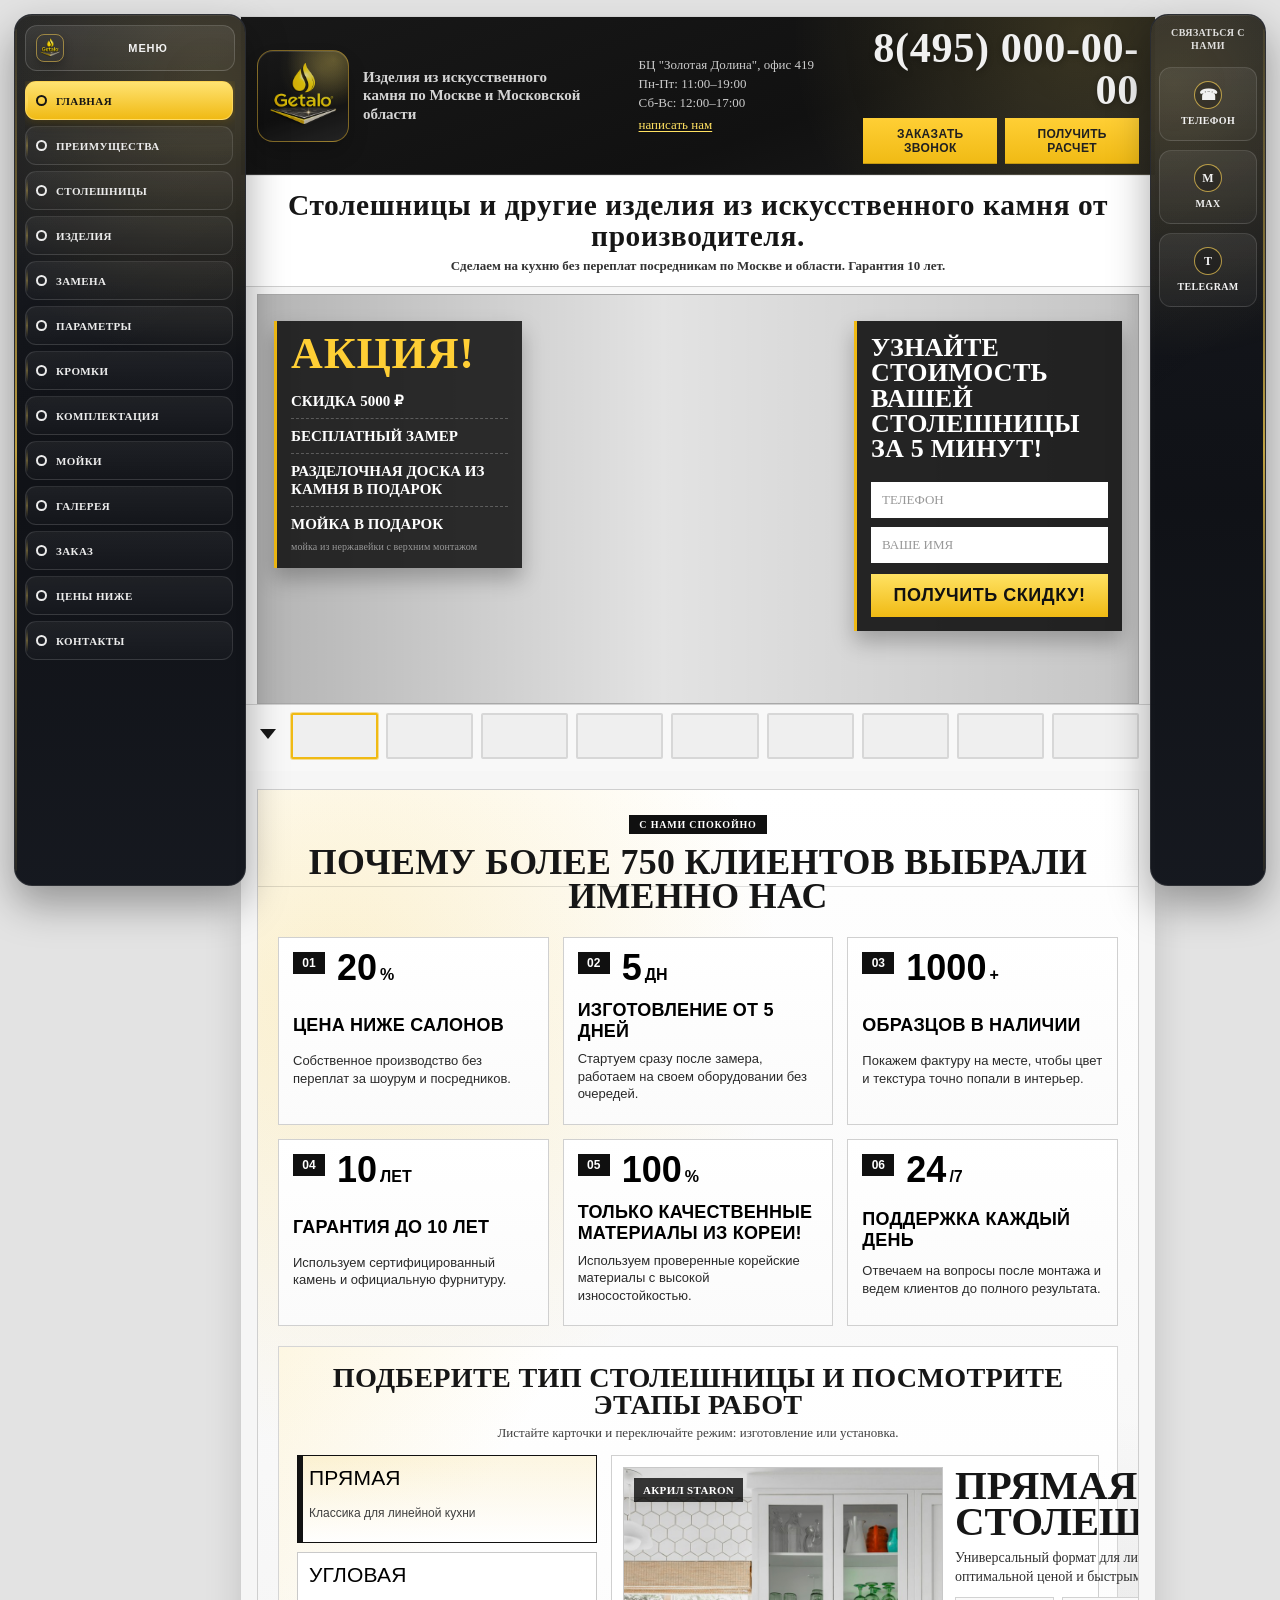
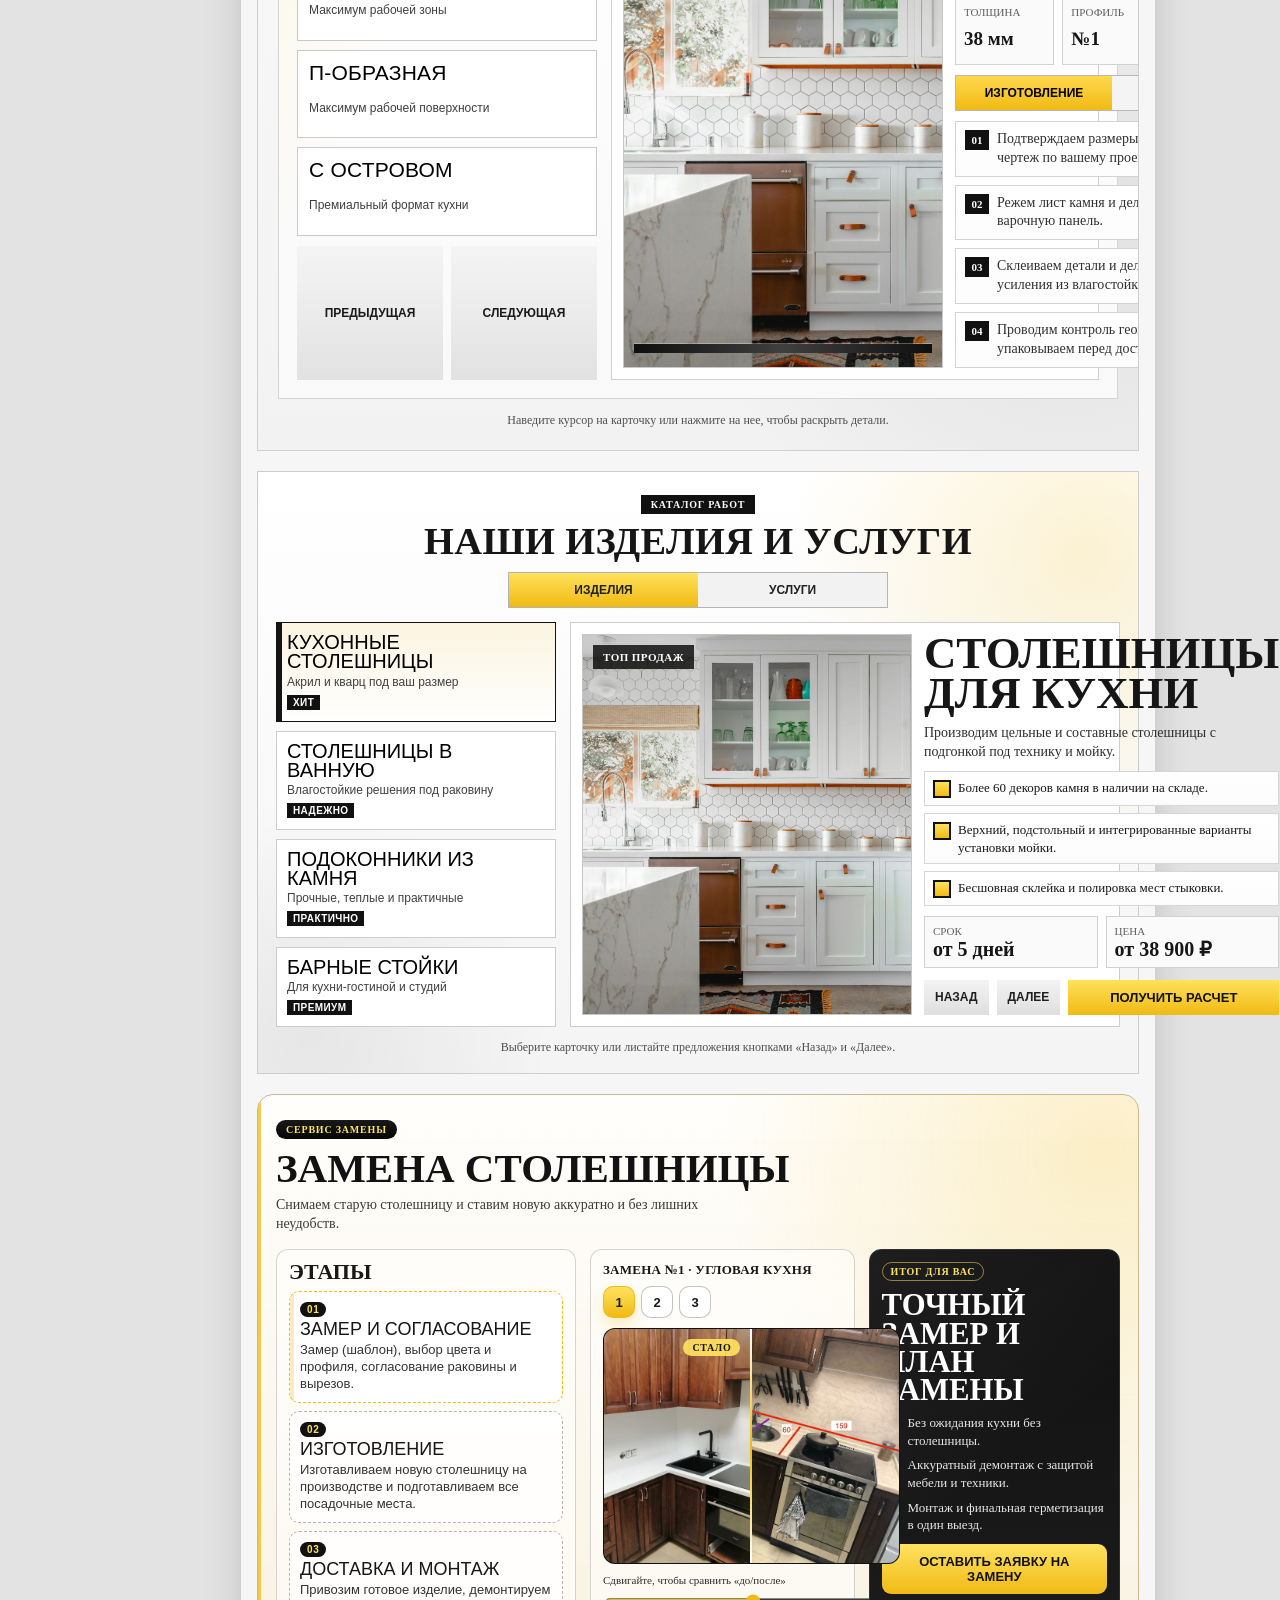
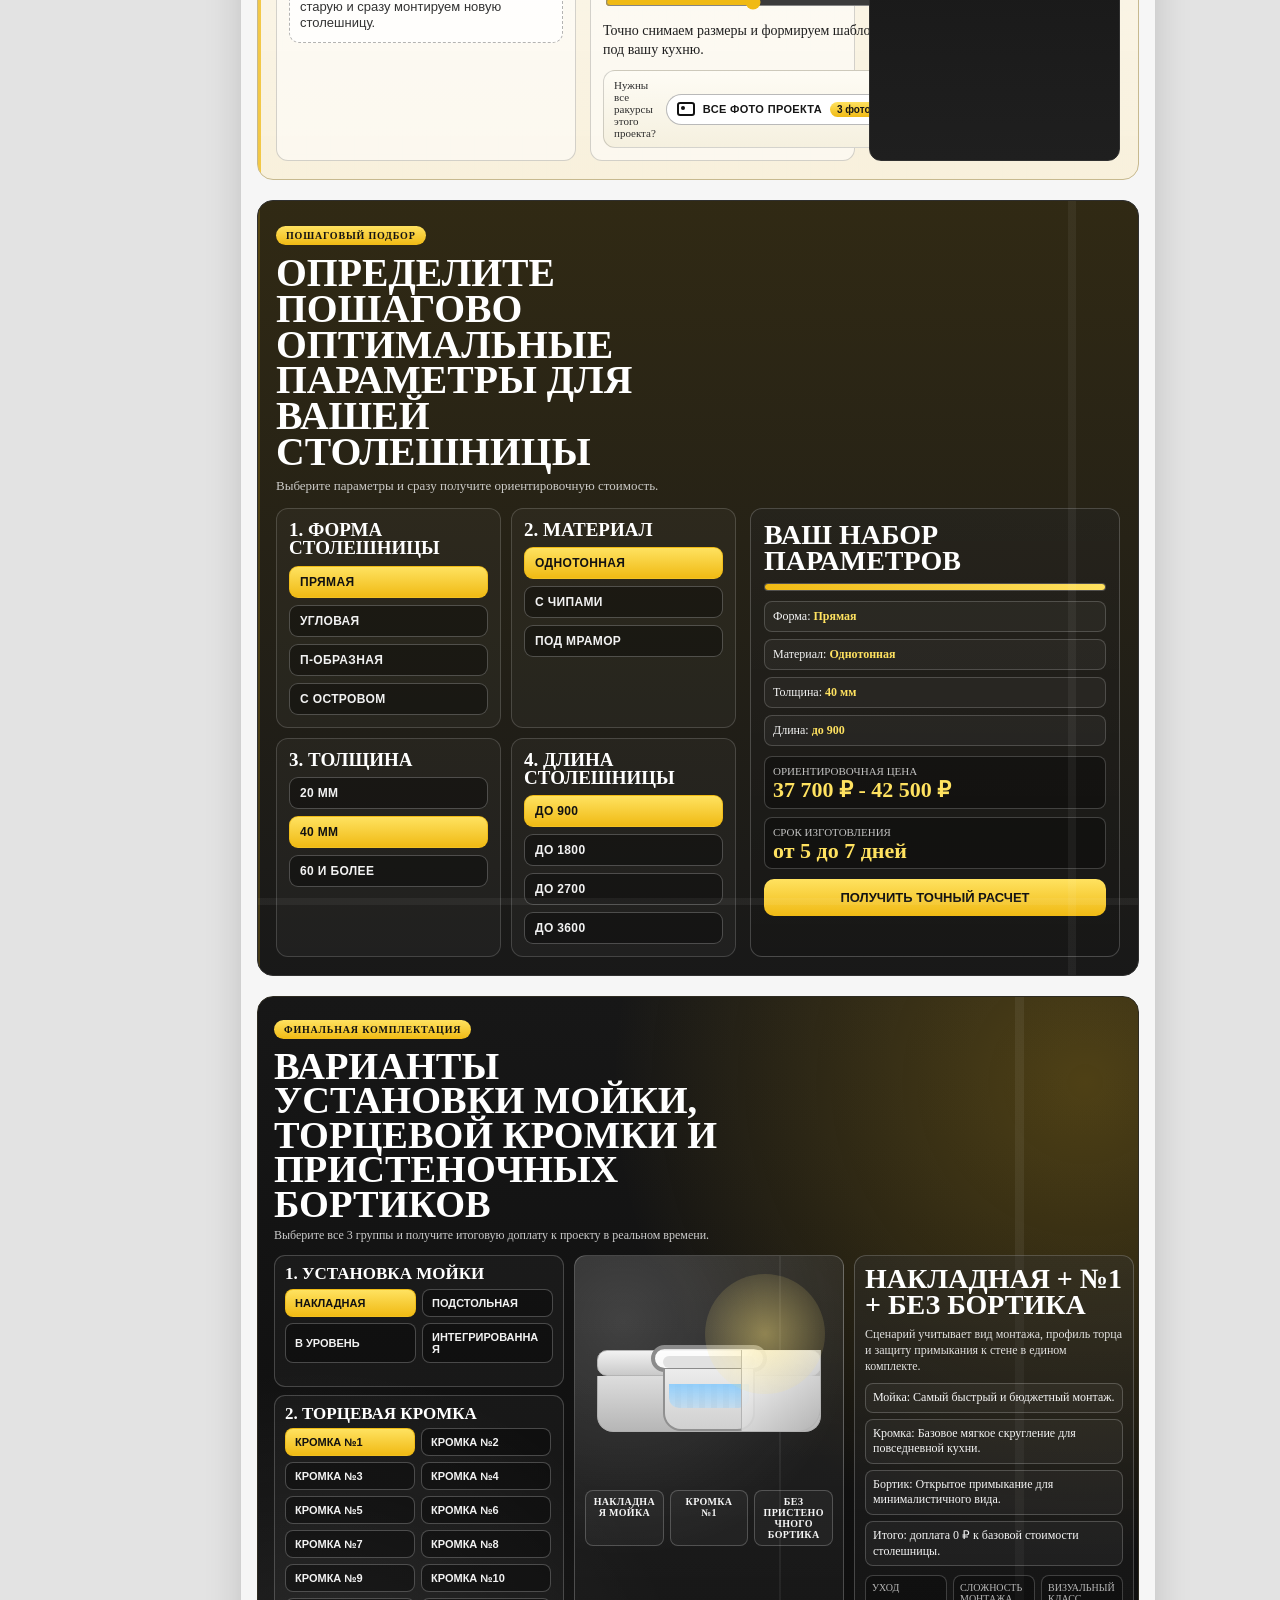
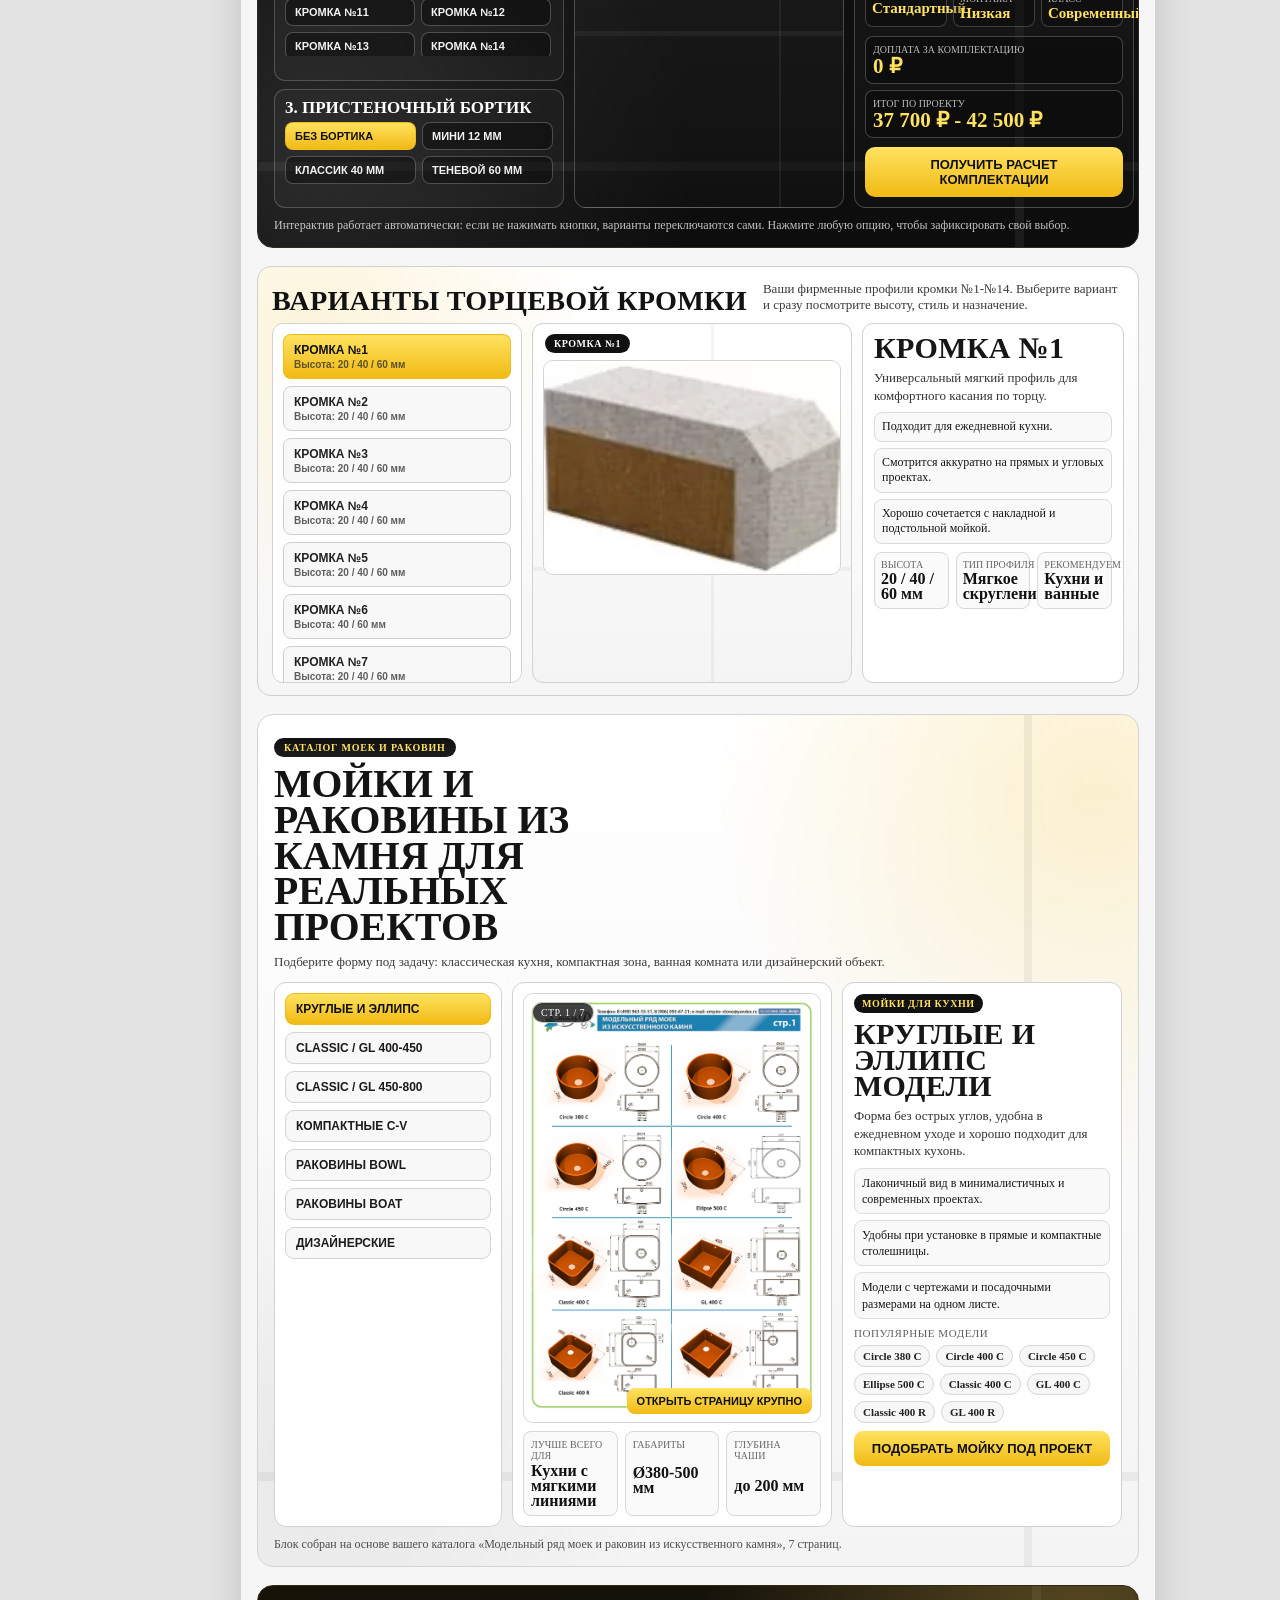
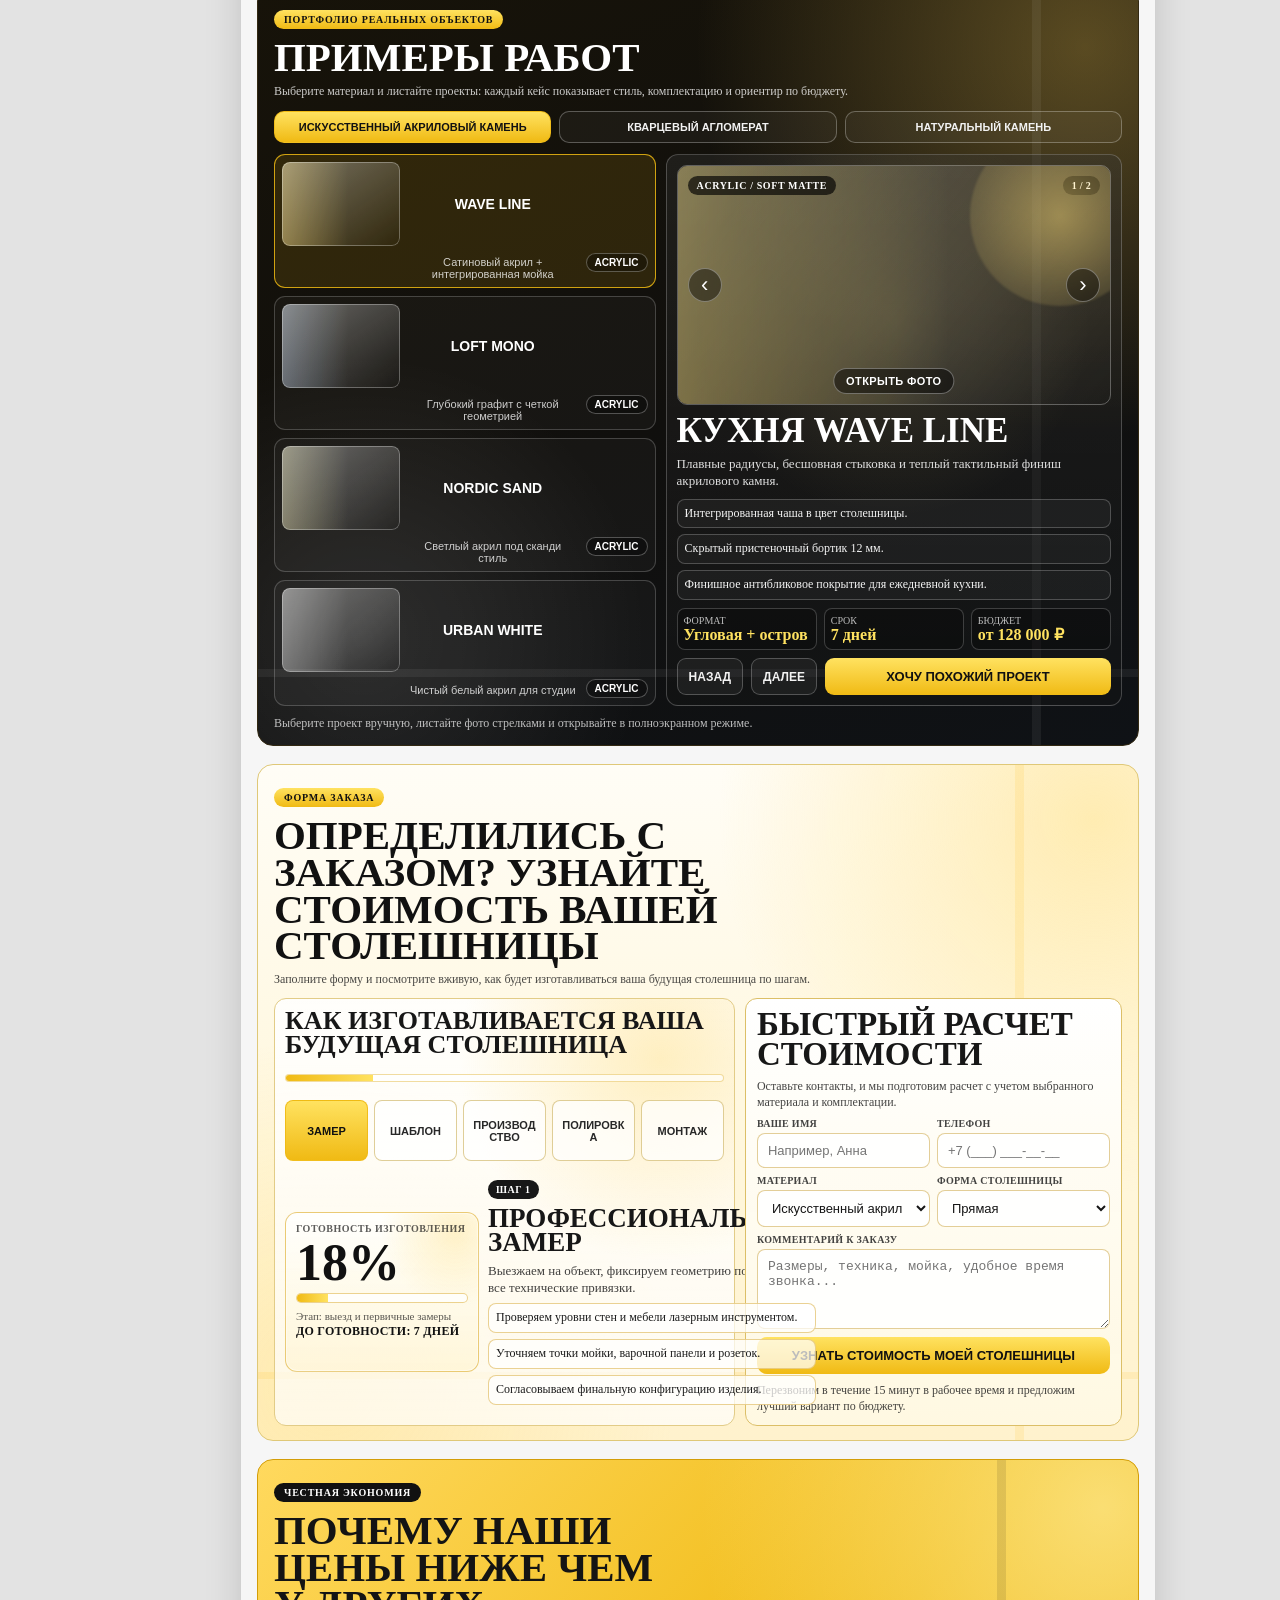
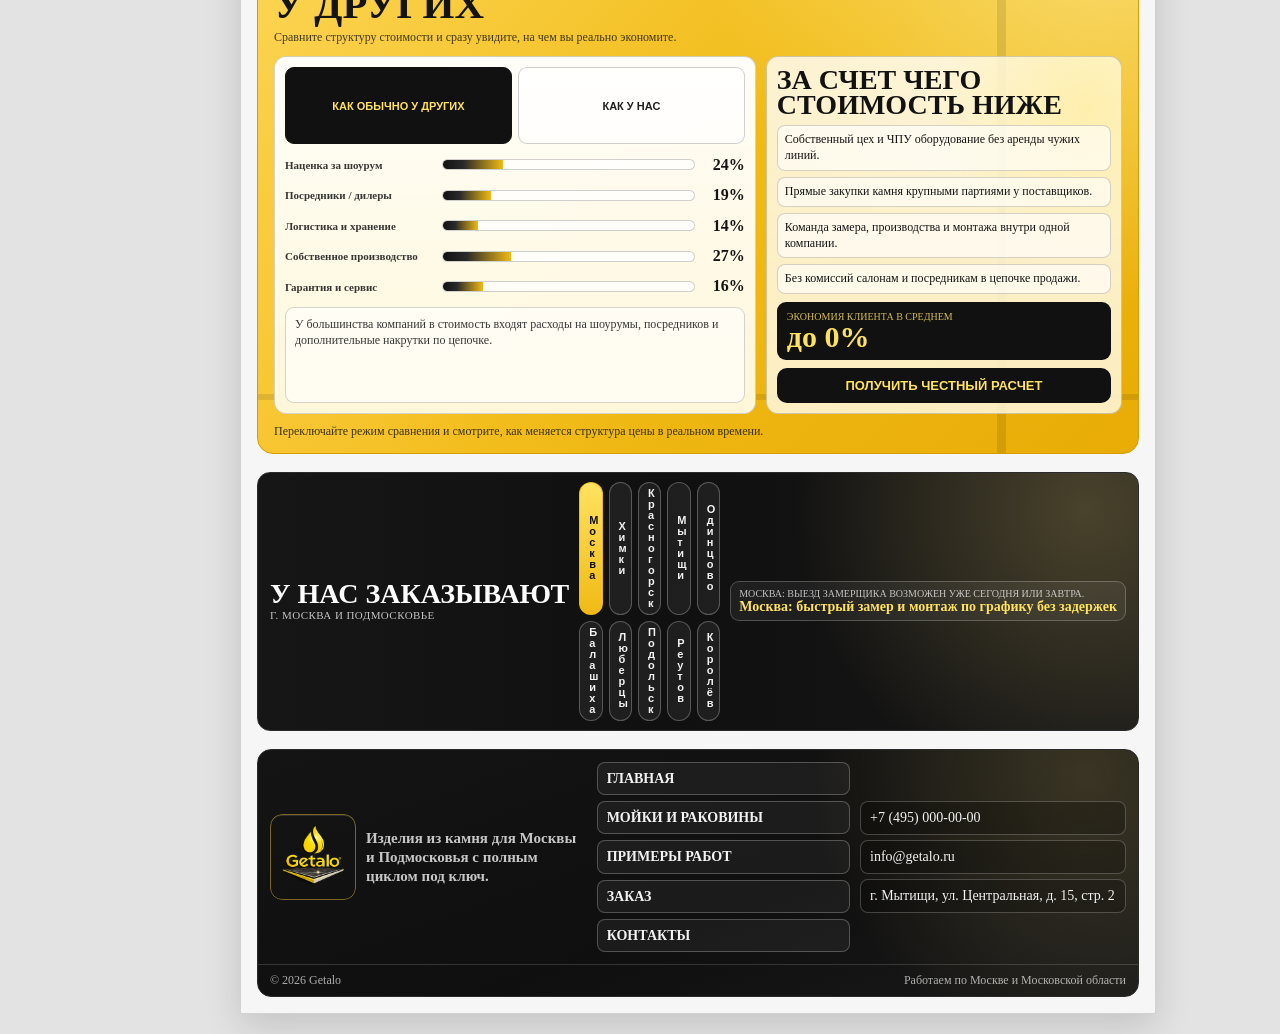
==== index.html @ 294ad639 "Initial commit" ====
<!DOCTYPE html>
<html lang="ru">
  <head>
    <meta charset="UTF-8" />
    <meta name="viewport" content="width=device-width, initial-scale=1.0" />
    <title>Getalo</title>
    <link rel="stylesheet" href="./styles/menu.css" />
    <link rel="stylesheet" href="./styles/forms.css" />
    <link rel="stylesheet" href="./styles.css" />
  </head>
  <body>
    <nav class="left-rail is-expanded" aria-label="Основное меню">
      <button
        class="left-rail__toggle"
        type="button"
        aria-expanded="true"
        aria-controls="left-rail-menu"
        aria-label="Меню разделов"
        disabled
      >
        <span class="left-rail__toggle-logo" aria-hidden="true">
          <img src="./getalo-logo.png" alt="" />
        </span>
        <span class="left-rail__toggle-text">Меню</span>
        <span class="left-rail__toggle-close" aria-hidden="true">×</span>
      </button>

      <div class="left-rail__menu" id="left-rail-menu">
        <a href="#top" class="rail-item">
          <span class="rail-icon"></span>
          <span>Главная</span>
        </a>
        <a href="#advantages" class="rail-item">
          <span class="rail-icon"></span>
          <span>Преимущества</span>
        </a>
        <a href="#countertop-lab" class="rail-item">
          <span class="rail-icon"></span>
          <span>Столешницы</span>
        </a>
        <a href="#products-services" class="rail-item">
          <span class="rail-icon"></span>
          <span>Изделия</span>
        </a>
        <a href="#promo-block" class="rail-item">
          <span class="rail-icon"></span>
          <span>Замена</span>
        </a>
        <a href="#params-builder" class="rail-item">
          <span class="rail-icon"></span>
          <span>Параметры</span>
        </a>
        <a href="#edge-profiles" class="rail-item">
          <span class="rail-icon"></span>
          <span>Кромки</span>
        </a>
        <a href="#finish-calculator" class="rail-item">
          <span class="rail-icon"></span>
          <span>Комплектация</span>
        </a>
        <a href="#sinks-catalog" class="rail-item">
          <span class="rail-icon"></span>
          <span>Мойки</span>
        </a>
        <a href="#works-gallery" class="rail-item">
          <span class="rail-icon"></span>
          <span>Галерея</span>
        </a>
        <a href="#order-form" class="rail-item">
          <span class="rail-icon"></span>
          <span>Заказ</span>
        </a>
        <a href="#price-advantage" class="rail-item">
          <span class="rail-icon"></span>
          <span>Цены ниже</span>
        </a>
        <a href="#contacts" class="rail-item">
          <span class="rail-icon"></span>
          <span>Контакты</span>
        </a>
      </div>
    </nav>

    <aside class="right-rail" aria-label="Связаться с нами">
      <p class="right-rail__title">Связаться с нами</p>

      <a class="right-rail__item right-rail__item--phone" href="#" target="_blank" rel="noopener">
        <span class="right-rail__icon" aria-hidden="true">☎</span>
        <span class="right-rail__text">Телефон</span>
      </a>

      <a class="right-rail__item right-rail__item--max" href="#" target="_blank" rel="noopener">
        <span class="right-rail__icon" aria-hidden="true">M</span>
        <span class="right-rail__text">MAX</span>
      </a>

      <a class="right-rail__item right-rail__item--telegram" href="https://t.me/" target="_blank" rel="noopener">
        <span class="right-rail__icon" aria-hidden="true">T</span>
        <span class="right-rail__text">Telegram</span>
      </a>
    </aside>

    <main class="landing-wrap">
      <section class="screen" id="top">
        <header class="top-header">
          <div class="brand-block">
            <a class="brand-badge brand-badge--logo" href="#top" aria-label="Getalo">
              <img src="./getalo-logo.png" alt="Логотип Getalo" />
              <span class="brand-badge__glow" aria-hidden="true"></span>
            </a>
            <p>
              Изделия из искусственного камня по Москве и Московской области
            </p>
          </div>

          <div class="header-center">
            <p>БЦ "Золотая Долина", офис 419</p>
            <p>Пн-Пт: 11:00–19:00</p>
            <p>Сб-Вс: 12:00–17:00</p>
            <a href="#">написать нам</a>
          </div>

          <div class="header-right">
            <a class="phone" href="tel:+74950000000">8(495) 000-00-00</a>
            <div class="top-buttons">
              <button type="button" data-lead-open="call">заказать звонок</button>
              <button type="button" data-lead-open="calc-base">получить расчет</button>
            </div>
          </div>
        </header>

        <section class="title-strip">
          <h1>Столешницы и другие изделия из искусственного камня от производителя.</h1>
          <p>Сделаем на кухню без переплат посредникам по Москве и области. Гарантия 10 лет.</p>
        </section>

        <section class="hero-stage" aria-label="Пример кухни">
          <article class="left-offer">
            <h2>АКЦИЯ!</h2>
            <ul>
              <li>Скидка 5000 ₽</li>
              <li>Бесплатный замер</li>
              <li>Разделочная доска из камня в подарок</li>
              <li>Мойка в подарок</li>
            </ul>
            <p class="left-offer__note">мойка из нержавейки с верхним монтажом</p>
          </article>

          <form class="right-form">
            <h2>
              УЗНАЙТЕ СТОИМОСТЬ<br />
              ВАШЕЙ СТОЛЕШНИЦЫ<br />
              ЗА 5 МИНУТ!
            </h2>
            <input type="tel" name="phone" placeholder="ТЕЛЕФОН" required />
            <input type="text" name="name" placeholder="ВАШЕ ИМЯ" required />
            <button type="submit">ПОЛУЧИТЬ СКИДКУ!</button>
          </form>
        </section>

        <section class="thumb-strip" aria-label="Примеры работ">
          <button class="thumb-arrow" type="button" aria-label="Следующее фото"></button>
          <div class="thumb-row">
            <div class="thumb thumb--active"></div>
            <div class="thumb"></div>
            <div class="thumb"></div>
            <div class="thumb"></div>
            <div class="thumb"></div>
            <div class="thumb"></div>
            <div class="thumb"></div>
            <div class="thumb"></div>
            <div class="thumb"></div>
          </div>
        </section>

        <section class="trust-block" id="advantages" aria-label="Почему выбирают нас">
          <header class="trust-head">
            <p>С НАМИ СПОКОЙНО</p>
            <h2>ПОЧЕМУ БОЛЕЕ 750 КЛИЕНТОВ ВЫБРАЛИ ИМЕННО НАС</h2>
          </header>

          <div class="trust-grid">
            <button class="trust-card" type="button">
              <span class="trust-card__index">01</span>
              <div class="trust-card__metric">
                <span class="trust-card__number" data-target="20">20</span>
                <span class="trust-card__suffix">%</span>
              </div>
              <h3>Цена ниже салонов</h3>
              <p>Собственное производство без переплат за шоурум и посредников.</p>
              <div class="trust-card__detail">
                Фиксируем смету до подписания договора. Никаких доплат в процессе монтажа.
              </div>
            </button>

            <button class="trust-card" type="button">
              <span class="trust-card__index">02</span>
              <div class="trust-card__metric">
                <span class="trust-card__number" data-target="5">5</span>
                <span class="trust-card__suffix">дн</span>
              </div>
              <h3>Изготовление от 5 дней</h3>
              <p>Стартуем сразу после замера, работаем на своем оборудовании без очередей.</p>
              <div class="trust-card__detail">
                Поддерживаем статус заказа в мессенджере: этапы видны в реальном времени.
              </div>
            </button>

            <button class="trust-card" type="button">
              <span class="trust-card__index">03</span>
              <div class="trust-card__metric">
                <span class="trust-card__number" data-target="1000">1000</span>
                <span class="trust-card__suffix">+</span>
              </div>
              <h3>Образцов в наличии</h3>
              <p>Покажем фактуру на месте, чтобы цвет и текстура точно попали в интерьер.</p>
              <div class="trust-card__detail">
                Учитываем освещение помещения и подбираем несколько близких оттенков на выбор.
              </div>
            </button>

            <button class="trust-card" type="button">
              <span class="trust-card__index">04</span>
              <div class="trust-card__metric">
                <span class="trust-card__number" data-target="10">10</span>
                <span class="trust-card__suffix">лет</span>
              </div>
              <h3>Гарантия до 10 лет</h3>
              <p>Используем сертифицированный камень и официальную фурнитуру.</p>
              <div class="trust-card__detail">
                Если появляется дефект по нашей вине, выезжаем и устраняем его бесплатно.
              </div>
            </button>

            <button class="trust-card" type="button">
              <span class="trust-card__index">05</span>
              <div class="trust-card__metric">
                <span class="trust-card__number" data-target="100">100</span>
                <span class="trust-card__suffix">%</span>
              </div>
              <h3>Только качественные материалы из Кореи!</h3>
              <p>Используем проверенные корейские материалы с высокой износостойкостью.</p>
              <div class="trust-card__detail">
                Перед запуском в работу показываем реальные образцы и подтверждаем происхождение.
              </div>
            </button>

            <button class="trust-card" type="button">
              <span class="trust-card__index">06</span>
              <div class="trust-card__metric">
                <span class="trust-card__number" data-target="24">24</span>
                <span class="trust-card__suffix">/7</span>
              </div>
              <h3>Поддержка каждый день</h3>
              <p>Отвечаем на вопросы после монтажа и ведем клиентов до полного результата.</p>
              <div class="trust-card__detail">
                Мы на связи в выходные и вечером, чтобы ваш ремонт не останавливался.
              </div>
            </button>
          </div>

          <section
            class="countertop-lab"
            id="countertop-lab"
            aria-label="Типы столешниц и этапы работ"
          >
            <div class="countertop-lab__head">
              <h3>Подберите тип столешницы и посмотрите этапы работ</h3>
              <p>Листайте карточки и переключайте режим: изготовление или установка.</p>
            </div>

            <div class="countertop-lab__body">
              <div class="countertop-chooser">
                <div class="countertop-cards" role="listbox" aria-label="Типы столешниц">
                  <button class="countertop-card is-active" type="button" data-type="straight">
                    <span class="countertop-card__name">Прямая</span>
                    <span class="countertop-card__meta">Классика для линейной кухни</span>
                  </button>
                  <button class="countertop-card" type="button" data-type="corner">
                    <span class="countertop-card__name">Угловая</span>
                    <span class="countertop-card__meta">Максимум рабочей зоны</span>
                  </button>
                  <button class="countertop-card" type="button" data-type="u-shaped">
                    <span class="countertop-card__name">П-образная</span>
                    <span class="countertop-card__meta">Максимум рабочей поверхности</span>
                  </button>
                  <button class="countertop-card" type="button" data-type="island">
                    <span class="countertop-card__name">С островом</span>
                    <span class="countertop-card__meta">Премиальный формат кухни</span>
                  </button>
                </div>

                <div class="countertop-nav">
                  <button class="countertop-nav__btn" type="button" data-nav="-1">Предыдущая</button>
                  <button class="countertop-nav__btn" type="button" data-nav="1">Следующая</button>
                </div>
              </div>

              <article class="countertop-viewer">
                <div class="countertop-viewer__preview">
                  <div class="countertop-viewer__image"></div>
                  <div class="countertop-viewer__badge" data-field="material">Акрил Staron</div>
                </div>

                <div class="countertop-viewer__main">
                  <h4 data-field="title">Прямая столешница</h4>
                  <p data-field="description">
                    Универсальный вариант для большинства кухонь с аккуратной геометрией.
                  </p>

                  <div class="countertop-specs">
                    <div class="countertop-spec">
                      <span>Толщина</span>
                      <strong data-field="thickness">38 мм</strong>
                    </div>
                    <div class="countertop-spec">
                      <span>Профиль</span>
                      <strong data-field="edge">№1</strong>
                    </div>
                    <div class="countertop-spec">
                      <span>Стоимость</span>
                      <strong data-field="price">от 38 900 ₽</strong>
                    </div>
                  </div>

                  <div class="process-switch" role="tablist" aria-label="Режим процесса">
                    <button class="process-switch__btn is-active" type="button" data-mode="manufacture">
                      Изготовление
                    </button>
                    <button class="process-switch__btn" type="button" data-mode="install">
                      Установка
                    </button>
                  </div>

                  <ol class="process-list"></ol>
                </div>
              </article>
            </div>
          </section>

          <p class="trust-tip">Наведите курсор на карточку или нажмите на нее, чтобы раскрыть детали.</p>
        </section>

        <section class="offers-block" id="products-services" aria-label="Наши изделия и услуги">
          <header class="offers-head">
            <p>КАТАЛОГ РАБОТ</p>
            <h2>НАШИ ИЗДЕЛИЯ И УСЛУГИ</h2>
          </header>

          <div class="offers-switch" role="tablist" aria-label="Режим каталога">
            <button class="offers-switch__btn is-active" type="button" data-offer-mode="products">
              Изделия
            </button>
            <button class="offers-switch__btn" type="button" data-offer-mode="services">
              Услуги
            </button>
          </div>

          <div class="offers-stage">
            <div class="offers-list" role="listbox" aria-label="Карточки изделий и услуг"></div>

            <article class="offer-showcase">
              <div class="offer-showcase__visual">
                <div class="offer-showcase__image"></div>
                <span class="offer-showcase__badge" data-offer-field="badge">ХИТ</span>
              </div>

              <div class="offer-showcase__content">
                <h3 data-offer-field="title">Столешницы для кухни</h3>
                <p data-offer-field="description">
                  Изготавливаем и устанавливаем столешницы под ваш размер с точной подгонкой.
                </p>

                <ul class="offer-features"></ul>

                <div class="offer-meta">
                  <div class="offer-meta__item">
                    <span>Срок</span>
                    <strong data-offer-field="timeline">от 5 дней</strong>
                  </div>
                  <div class="offer-meta__item">
                    <span>Цена</span>
                    <strong data-offer-field="price">от 38 900 ₽</strong>
                  </div>
                </div>

                <div class="offer-actions">
                  <button class="offer-nav" type="button" data-offer-nav="-1">Назад</button>
                  <button class="offer-nav" type="button" data-offer-nav="1">Далее</button>
                  <button class="offer-cta" type="button" data-lead-open="calc-base">
                    Получить расчет
                  </button>
                </div>
              </div>
            </article>
          </div>

          <p class="offers-tip">Выберите карточку или листайте предложения кнопками «Назад» и «Далее».</p>
        </section>

        <section class="replacement-block" id="promo-block" aria-label="Замена столешницы">
          <header class="replacement-head">
            <p>СЕРВИС ЗАМЕНЫ</p>
            <h2>ЗАМЕНА СТОЛЕШНИЦЫ</h2>
            <span>Снимаем старую столешницу и ставим новую аккуратно и без лишних неудобств.</span>
          </header>

          <div class="replacement-stage">
            <article class="replacement-steps" aria-label="Этапы замены">
              <h3>Этапы</h3>

              <button class="replacement-step is-active" type="button" data-replace-step="measure" aria-pressed="true">
                <span class="replacement-step__num">01</span>
                <span class="replacement-step__title">Замер и согласование</span>
                <span class="replacement-step__text">
                  Замер (шаблон), выбор цвета и профиля, согласование раковины и вырезов.
                </span>
              </button>

              <button class="replacement-step" type="button" data-replace-step="build" aria-pressed="false">
                <span class="replacement-step__num">02</span>
                <span class="replacement-step__title">Изготовление</span>
                <span class="replacement-step__text">
                  Изготавливаем новую столешницу на производстве и подготавливаем все посадочные места.
                </span>
              </button>

              <button class="replacement-step" type="button" data-replace-step="install" aria-pressed="false">
                <span class="replacement-step__num">03</span>
                <span class="replacement-step__title">Доставка и монтаж</span>
                <span class="replacement-step__text">
                  Привозим готовое изделие, демонтируем старую и сразу монтируем новую столешницу.
                </span>
              </button>
            </article>

            <article class="replacement-visual" data-replace-visual data-state="measure" aria-label="Было и стало">
              <div class="replacement-work-navline">
                <p class="replacement-work-title" data-replace-work-title>Замена №1 · Угловая кухня</p>
                <div class="replacement-work-switch" data-replace-work-switch aria-label="Выбор работы"></div>
              </div>

              <div class="replacement-compare" data-replace-compare style="--split: 50%">
                <div class="replacement-compare__base">
                  <img
                    src="./assets/replacement-jobs/job-1-before.jpeg"
                    alt="До замены столешницы"
                    data-replace-before
                    loading="lazy"
                  />
                  <span class="replacement-compare__label replacement-compare__label--before">Было</span>
                </div>

                <div class="replacement-compare__overlay" data-replace-after-wrap>
                  <img
                    src="./assets/replacement-jobs/job-1-after.jpeg"
                    alt="После замены столешницы"
                    data-replace-after
                    loading="lazy"
                  />
                  <span class="replacement-compare__label replacement-compare__label--after">Стало</span>
                </div>

                <span class="replacement-compare__divider" data-replace-divider aria-hidden="true"></span>
              </div>

              <label class="replacement-compare__control" for="replace-compare-range">
                <span>Сдвигайте, чтобы сравнить «до/после»</span>
                <input
                  id="replace-compare-range"
                  type="range"
                  min="0"
                  max="100"
                  value="50"
                  step="1"
                  data-replace-range
                />
              </label>

              <p class="replacement-visual__hint" data-replace-description>
                Точно снимаем размеры и формируем шаблон под вашу кухню.
              </p>

              <div class="replacement-work-gallery" aria-label="Фото выбранной работы">
                <p class="replacement-work-gallery__lead">Нужны все ракурсы этого проекта?</p>
                <button class="replacement-work-gallery__open" type="button" data-replace-open-gallery>
                  <span class="replacement-work-gallery__icon" aria-hidden="true"></span>
                  <span class="replacement-work-gallery__text">Все фото проекта</span>
                  <span class="replacement-work-gallery__count" data-replace-gallery-count>0 фото</span>
                </button>
              </div>
            </article>

            <aside class="replacement-result">
              <p class="replacement-result__label">Итог для вас</p>
              <h3 data-replace-title>Доставка → демонтаж → монтаж за 1 день</h3>
              <ul>
                <li>Без ожидания кухни без столешницы.</li>
                <li>Аккуратный демонтаж с защитой мебели и техники.</li>
                <li>Монтаж и финальная герметизация в один выезд.</li>
              </ul>
              <button class="replacement-cta" type="button" data-lead-open="replace">
                Оставить заявку на замену
              </button>
            </aside>
          </div>

          <div class="replacement-gallery-modal" data-replace-modal hidden>
            <button class="replacement-gallery-modal__backdrop" type="button" data-replace-modal-close aria-label="Закрыть галерею"></button>
            <div class="replacement-gallery-modal__dialog" role="dialog" aria-modal="true" aria-label="Все фото проекта">
              <button class="replacement-gallery-modal__close" type="button" data-replace-modal-close aria-label="Закрыть">
                ×
              </button>
              <p class="replacement-gallery-modal__title" data-replace-modal-title>Замена №1</p>

              <div class="replacement-gallery-modal__stage">
                <button class="replacement-gallery-modal__nav" type="button" data-replace-modal-nav="-1" aria-label="Предыдущее фото">
                  Назад
                </button>
                <img src="./assets/replacement-jobs/job-1-after.jpeg" alt="Фото проекта" data-replace-modal-image loading="lazy" />
                <button class="replacement-gallery-modal__nav" type="button" data-replace-modal-nav="1" aria-label="Следующее фото">
                  Далее
                </button>
              </div>

              <p class="replacement-gallery-modal__caption" data-replace-modal-caption>1 / 1</p>
              <div class="replacement-gallery-modal__thumbs" data-replace-modal-thumbs></div>
            </div>
          </div>
        </section>

        <section class="params-block" id="params-builder" aria-label="Пошаговый подбор параметров столешницы">
          <header class="params-head">
            <p>ПОШАГОВЫЙ ПОДБОР</p>
            <h2>ОПРЕДЕЛИТЕ ПОШАГОВО ОПТИМАЛЬНЫЕ ПАРАМЕТРЫ ДЛЯ ВАШЕЙ СТОЛЕШНИЦЫ</h2>
            <span class="params-head__note">Выберите параметры и сразу получите ориентировочную стоимость.</span>
          </header>

          <div class="params-stage">
            <div class="params-steps">
              <article class="params-step" data-step="shape">
                <h3>1. Форма столешницы</h3>
                <div class="params-options">
                  <button class="params-option is-active" type="button" data-step="shape" data-value="straight">
                    Прямая
                  </button>
                  <button class="params-option" type="button" data-step="shape" data-value="corner">
                    Угловая
                  </button>
                  <button class="params-option" type="button" data-step="shape" data-value="u-shaped">
                    П-образная
                  </button>
                  <button class="params-option" type="button" data-step="shape" data-value="island">
                    С островом
                  </button>
                </div>
              </article>

              <article class="params-step" data-step="material">
                <h3>2. Материал</h3>
                <div class="params-options">
                  <button class="params-option is-active" type="button" data-step="material" data-value="solid">
                    Однотонная
                  </button>
                  <button class="params-option" type="button" data-step="material" data-value="chips">
                    С чипами
                  </button>
                  <button class="params-option" type="button" data-step="material" data-value="marble">
                    Под мрамор
                  </button>
                </div>
              </article>

              <article class="params-step" data-step="thickness">
                <h3>3. Толщина</h3>
                <div class="params-options">
                  <button class="params-option" type="button" data-step="thickness" data-value="20">
                    20 мм
                  </button>
                  <button class="params-option is-active" type="button" data-step="thickness" data-value="40">
                    40 мм
                  </button>
                  <button class="params-option" type="button" data-step="thickness" data-value="60+">
                    60 и более
                  </button>
                </div>
              </article>

              <article class="params-step" data-step="length">
                <h3>4. Длина столешницы</h3>
                <div class="params-options">
                  <button class="params-option is-active" type="button" data-step="length" data-value="900">
                    до 900
                  </button>
                  <button class="params-option" type="button" data-step="length" data-value="1800">
                    до 1800
                  </button>
                  <button class="params-option" type="button" data-step="length" data-value="2700">
                    до 2700
                  </button>
                  <button class="params-option" type="button" data-step="length" data-value="3600">
                    до 3600
                  </button>
                </div>
              </article>
            </div>

            <aside class="params-result" aria-live="polite">
              <h3>Ваш набор параметров</h3>

              <div class="params-progress">
                <span class="params-progress__bar"></span>
              </div>

              <ul class="params-summary"></ul>

              <div class="params-metrics">
                <div class="params-metric">
                  <span>Ориентировочная цена</span>
                  <strong class="params-price">от 0 ₽</strong>
                </div>
                <div class="params-metric">
                  <span>Срок изготовления</span>
                  <strong class="params-time">от 0 дней</strong>
                </div>
              </div>

              <button class="params-cta" type="button" data-lead-open="calc-precise">
                Получить точный расчет
              </button>
            </aside>
          </div>
        </section>

        <section
          class="finish-calc"
          id="finish-calculator"
          aria-label="Калькулятор установки мойки, кромки и пристеночного бортика"
        >
          <header class="finish-calc__head">
            <p>ФИНАЛЬНАЯ КОМПЛЕКТАЦИЯ</p>
            <h2>ВАРИАНТЫ УСТАНОВКИ МОЙКИ, ТОРЦЕВОЙ КРОМКИ И ПРИСТЕНОЧНЫХ БОРТИКОВ</h2>
            <span>Выберите все 3 группы и получите итоговую доплату к проекту в реальном времени.</span>
          </header>

          <div class="finish-calc__stage">
            <div class="finish-calc__steps">
              <article class="finish-step" data-finish-step="sink">
                <h3>1. Установка мойки</h3>
                <div class="finish-options">
                  <button class="finish-option is-active" type="button" data-finish-step="sink" data-value="overmount">
                    Накладная
                  </button>
                  <button class="finish-option" type="button" data-finish-step="sink" data-value="undermount">
                    Подстольная
                  </button>
                  <button class="finish-option" type="button" data-finish-step="sink" data-value="flush">
                    В уровень
                  </button>
                  <button class="finish-option" type="button" data-finish-step="sink" data-value="integrated">
                    Интегрированная
                  </button>
                </div>
              </article>

              <article class="finish-step" data-finish-step="edge">
                <h3>2. Торцевая кромка</h3>
                <div class="finish-options">
                  <button class="finish-option is-active" type="button" data-finish-step="edge" data-value="edge1">
                    Кромка №1
                  </button>
                  <button class="finish-option" type="button" data-finish-step="edge" data-value="edge2">
                    Кромка №2
                  </button>
                  <button class="finish-option" type="button" data-finish-step="edge" data-value="edge3">
                    Кромка №3
                  </button>
                  <button class="finish-option" type="button" data-finish-step="edge" data-value="edge4">
                    Кромка №4
                  </button>
                  <button class="finish-option" type="button" data-finish-step="edge" data-value="edge5">
                    Кромка №5
                  </button>
                  <button class="finish-option" type="button" data-finish-step="edge" data-value="edge6">
                    Кромка №6
                  </button>
                  <button class="finish-option" type="button" data-finish-step="edge" data-value="edge7">
                    Кромка №7
                  </button>
                  <button class="finish-option" type="button" data-finish-step="edge" data-value="edge8">
                    Кромка №8
                  </button>
                  <button class="finish-option" type="button" data-finish-step="edge" data-value="edge9">
                    Кромка №9
                  </button>
                  <button class="finish-option" type="button" data-finish-step="edge" data-value="edge10">
                    Кромка №10
                  </button>
                  <button class="finish-option" type="button" data-finish-step="edge" data-value="edge11">
                    Кромка №11
                  </button>
                  <button class="finish-option" type="button" data-finish-step="edge" data-value="edge12">
                    Кромка №12
                  </button>
                  <button class="finish-option" type="button" data-finish-step="edge" data-value="edge13">
                    Кромка №13
                  </button>
                  <button class="finish-option" type="button" data-finish-step="edge" data-value="edge14">
                    Кромка №14
                  </button>
                </div>
              </article>

              <article class="finish-step" data-finish-step="plinth">
                <h3>3. Пристеночный бортик</h3>
                <div class="finish-options">
                  <button class="finish-option is-active" type="button" data-finish-step="plinth" data-value="none">
                    Без бортика
                  </button>
                  <button class="finish-option" type="button" data-finish-step="plinth" data-value="mini">
                    Мини 12 мм
                  </button>
                  <button class="finish-option" type="button" data-finish-step="plinth" data-value="classic">
                    Классик 40 мм
                  </button>
                  <button class="finish-option" type="button" data-finish-step="plinth" data-value="shadow">
                    Теневой 60 мм
                  </button>
                </div>
              </article>
            </div>

            <article
              class="finish-calc__visual"
              data-finish-sink="overmount"
              data-finish-edge="edge1"
              data-finish-plinth="none"
            >
              <div class="finish-canvas">
                <div class="finish-canvas__top"></div>
                <div class="finish-canvas__front"></div>
                <div class="finish-canvas__sink-hole"></div>
                <div class="finish-canvas__sink-rim"></div>
                <div class="finish-canvas__sink-bowl"></div>
                <div class="finish-canvas__water"></div>
                <div class="finish-canvas__edge"></div>
                <div class="finish-canvas__plinth"></div>
                <div class="finish-canvas__glow"></div>
              </div>

              <div class="finish-tags">
                <span data-finish-tag="sink">Накладная мойка</span>
                <span data-finish-tag="edge">Кромка №1</span>
                <span data-finish-tag="plinth">Без бортика</span>
              </div>
            </article>

            <aside class="finish-calc__result" aria-live="polite">
              <h3 data-finish-field="title">Накладная мойка + №1 + без бортика</h3>
              <p data-finish-field="description">
                Базовый комплект с минимальной доплатой: быстрый монтаж и аккуратный внешний вид.
              </p>

              <ul class="finish-diffs"></ul>

              <div class="finish-metrics">
                <div class="finish-metric">
                  <span>Уход</span>
                  <strong data-finish-field="care">Стандартный</strong>
                </div>
                <div class="finish-metric">
                  <span>Сложность монтажа</span>
                  <strong data-finish-field="complexity">Низкая</strong>
                </div>
                <div class="finish-metric">
                  <span>Визуальный класс</span>
                  <strong data-finish-field="visual">Практичный</strong>
                </div>
              </div>

              <div class="finish-total">
                <div class="finish-total__item">
                  <span>Доплата за комплектацию</span>
                  <strong data-finish-field="extra">0 ₽</strong>
                </div>
                <div class="finish-total__item">
                  <span>Итог по проекту</span>
                  <strong data-finish-field="total">от 38 900 ₽</strong>
                </div>
              </div>

              <button class="finish-cta" type="button" data-lead-open="calc-finish">
                Получить расчет комплектации
              </button>
            </aside>
          </div>

          <p class="finish-tip">
            Интерактив работает автоматически: если не нажимать кнопки, варианты переключаются сами. Нажмите любую
            опцию, чтобы зафиксировать свой выбор.
          </p>
        </section>

        <section class="edge-block" id="edge-profiles" aria-label="Варианты торцевой кромки Getalo">
          <header class="edge-head">
            <h2>ВАРИАНТЫ ТОРЦЕВОЙ КРОМКИ</h2>
            <p>
              Ваши фирменные профили кромки №1-№14. Выберите вариант и сразу посмотрите высоту, стиль и назначение.
            </p>
          </header>

          <div class="edge-stage">
            <div class="edge-tabs" role="tablist" aria-label="Каталог кромок" data-edge-tabs></div>

            <article class="edge-visual" data-edge-type="r3">
              <span class="edge-visual__badge" data-edge-field="badge">Кромка №1</span>
              <div class="edge-visual__image-wrap">
                <img
                  class="edge-visual__image"
                  data-edge-field="image"
                  src="./assets/edge-profiles/kromka-1.webp"
                  alt="Кромка №1"
                  loading="lazy"
                />
              </div>
            </article>

            <aside class="edge-info" aria-live="polite">
              <h3 data-edge-field="title">Кромка №1</h3>
              <p data-edge-field="description">
                Универсальный мягкий профиль для рабочих столешниц с комфортным касанием по торцу.
              </p>

              <ul class="edge-diffs"></ul>

              <div class="edge-metrics">
                <div class="edge-metric">
                  <span>Высота</span>
                  <strong data-edge-field="height">20 / 40 / 60 мм</strong>
                </div>
                <div class="edge-metric">
                  <span>Тип профиля</span>
                  <strong data-edge-field="profile">Мягкое скругление</strong>
                </div>
                <div class="edge-metric">
                  <span>Рекомендуем</span>
                  <strong data-edge-field="use">Кухни и ванные</strong>
                </div>
              </div>
            </aside>
          </div>
        </section>

        <section class="sinks-showcase" id="sinks-catalog" aria-label="Каталог моек и раковин из искусственного камня">
          <header class="sinks-showcase__head">
            <p>КАТАЛОГ МОЕК И РАКОВИН</p>
            <h2>МОЙКИ И РАКОВИНЫ ИЗ КАМНЯ ДЛЯ РЕАЛЬНЫХ ПРОЕКТОВ</h2>
            <span>
              Подберите форму под задачу: классическая кухня, компактная зона, ванная комната или дизайнерский объект.
            </span>
          </header>

          <div class="sinks-showcase__stage">
            <div class="sinks-showcase__tabs" role="tablist" aria-label="Категории моек и раковин">
              <button class="sinks-showcase__tab is-active" type="button" data-sink-catalog-id="round">
                Круглые и эллипс
              </button>
              <button class="sinks-showcase__tab" type="button" data-sink-catalog-id="classic">
                Classic / GL 400-450
              </button>
              <button class="sinks-showcase__tab" type="button" data-sink-catalog-id="classic-plus">
                Classic / GL 450-800
              </button>
              <button class="sinks-showcase__tab" type="button" data-sink-catalog-id="compact">
                Компактные C-V
              </button>
              <button class="sinks-showcase__tab" type="button" data-sink-catalog-id="bowl">Раковины Bowl</button>
              <button class="sinks-showcase__tab" type="button" data-sink-catalog-id="boat">Раковины Boat</button>
              <button class="sinks-showcase__tab" type="button" data-sink-catalog-id="design">
                Дизайнерские
              </button>
            </div>

            <article class="sinks-showcase__viewer">
              <div class="sinks-showcase__image-wrap">
                <img
                  class="sinks-showcase__image"
                  src="./assets/sinks-catalog/sink-page-01.png"
                  alt="Каталог каменных моек и раковин, страница 1"
                  data-sink-catalog-image
                  loading="lazy"
                />
                <span class="sinks-showcase__page" data-sink-catalog-page>стр. 1 / 7</span>
                <button class="sinks-showcase__zoom" type="button" data-sink-catalog-open>
                  Открыть страницу крупно
                </button>
              </div>

              <div class="sinks-showcase__metrics">
                <div class="sinks-showcase__metric">
                  <span>Лучше всего для</span>
                  <strong data-sink-catalog-use>Кухни с мягкими линиями</strong>
                </div>
                <div class="sinks-showcase__metric">
                  <span>Габариты</span>
                  <strong data-sink-catalog-size>Ø380-500 мм</strong>
                </div>
                <div class="sinks-showcase__metric">
                  <span>Глубина чаши</span>
                  <strong data-sink-catalog-depth>до 200 мм</strong>
                </div>
              </div>
            </article>

            <aside class="sinks-showcase__info">
              <span class="sinks-showcase__badge" data-sink-catalog-badge>Мойки для кухни</span>
              <h3 data-sink-catalog-title>Круглые и эллипс модели</h3>
              <p data-sink-catalog-description>
                Удобный формат для компактной кухни и проектов с акцентом на мягкую геометрию.
              </p>

              <ul class="sinks-showcase__points" data-sink-catalog-points></ul>

              <div class="sinks-showcase__models">
                <span>Популярные модели</span>
                <div class="sinks-showcase__model-list" data-sink-catalog-models></div>
              </div>

              <button class="sinks-showcase__cta" type="button" data-lead-open="calc-finish">
                Подобрать мойку под проект
              </button>
            </aside>
          </div>

          <p class="sinks-showcase__note">
            Блок собран на основе вашего каталога «Модельный ряд моек и раковин из искусственного камня», 7 страниц.
          </p>
        </section>

        <section class="works-gallery" id="works-gallery" aria-label="Галерея наших работ из камня">
          <header class="works-gallery__head">
            <p>ПОРТФОЛИО РЕАЛЬНЫХ ОБЪЕКТОВ</p>
            <h2>ПРИМЕРЫ РАБОТ</h2>
            <span>
              Выберите материал и листайте проекты: каждый кейс показывает стиль, комплектацию и ориентир по бюджету.
            </span>
          </header>

          <div class="works-toolbar" role="tablist" aria-label="Материал камня">
            <button class="works-filter is-active" type="button" data-work-filter="acrylic">
              Искусственный акриловый камень
            </button>
            <button class="works-filter" type="button" data-work-filter="quartz">Кварцевый агломерат</button>
            <button class="works-filter" type="button" data-work-filter="natural">Натуральный камень</button>
          </div>

          <div class="works-stage">
            <div class="works-grid" role="listbox" aria-label="Примеры работ"></div>

            <article class="works-viewer">
              <div class="works-viewer__visual">
                <button class="works-photo-nav works-photo-nav--prev" type="button" data-work-photo-nav="-1">
                  ‹
                </button>
                <button class="works-photo-nav works-photo-nav--next" type="button" data-work-photo-nav="1">
                  ›
                </button>
                <div class="works-viewer__image"></div>
                <span class="works-viewer__badge" data-work-field="badge">Acrylic</span>
                <span class="works-viewer__counter" data-work-photo-counter-inline>1 / 2</span>
                <button class="works-photo-open" type="button" data-work-photo-open>Открыть фото</button>
                <span class="works-viewer__shine"></span>
              </div>

              <div class="works-viewer__content">
                <h3 data-work-field="title">Кухня Wave Line</h3>
                <p data-work-field="description">
                  Акриловая столешница с интегрированной мойкой и мягкой подсветкой рабочей зоны.
                </p>

                <ul class="works-points"></ul>

                <div class="works-meta">
                  <div class="works-meta__item">
                    <span>Формат</span>
                    <strong data-work-field="layout">Угловая + остров</strong>
                  </div>
                  <div class="works-meta__item">
                    <span>Срок</span>
                    <strong data-work-field="timeline">7 дней</strong>
                  </div>
                  <div class="works-meta__item">
                    <span>Бюджет</span>
                    <strong data-work-field="budget">от 128 000 ₽</strong>
                  </div>
                </div>

                <div class="works-actions">
                  <button class="works-nav" type="button" data-work-nav="-1">Назад</button>
                  <button class="works-nav" type="button" data-work-nav="1">Далее</button>
                  <button class="works-cta" type="button" data-lead-open="similar">
                    Хочу похожий проект
                  </button>
                </div>
              </div>
            </article>
          </div>

          <p class="works-tip">
            Выберите проект вручную, листайте фото стрелками и открывайте в полноэкранном режиме.
          </p>
        </section>

        <section class="order-block" id="order-form" aria-label="Форма заказа столешницы">
          <header class="order-block__head">
            <p>ФОРМА ЗАКАЗА</p>
            <h2>ОПРЕДЕЛИЛИСЬ С ЗАКАЗОМ? УЗНАЙТЕ СТОИМОСТЬ ВАШЕЙ СТОЛЕШНИЦЫ</h2>
            <span>
              Заполните форму и посмотрите вживую, как будет изготавливаться ваша будущая столешница по шагам.
            </span>
          </header>

          <div class="order-block__stage">
            <article class="order-process" data-order-stage="measure">
              <div class="order-process__top">
                <h3>Как изготавливается ваша будущая столешница</h3>
                <div class="order-progress">
                  <span class="order-progress__bar"></span>
                </div>
              </div>

              <div class="order-steps" role="tablist" aria-label="Этапы изготовления">
                <button class="order-step is-active" type="button" data-order-stage="measure">Замер</button>
                <button class="order-step" type="button" data-order-stage="template">Шаблон</button>
                <button class="order-step" type="button" data-order-stage="fabrication">Производство</button>
                <button class="order-step" type="button" data-order-stage="polish">Полировка</button>
                <button class="order-step" type="button" data-order-stage="install">Монтаж</button>
              </div>

              <div class="order-process__viewer">
                <div class="order-percent-card">
                  <span class="order-percent-card__label">Готовность изготовления</span>
                  <strong class="order-percent-card__value" data-order-field="percent">20%</strong>
                  <div class="order-percent-card__track">
                    <span class="order-percent-card__fill"></span>
                  </div>
                  <div class="order-percent-card__meta">
                    <span data-order-field="percent-note">Старт проекта</span>
                    <strong data-order-field="eta">до готовности: 7 дней</strong>
                  </div>
                </div>

                <div class="order-process__content">
                  <span class="order-process__badge" data-order-field="badge">Шаг 1</span>
                  <h4 data-order-field="title">Профессиональный замер</h4>
                  <p data-order-field="description">
                    Выезжаем на объект, фиксируем геометрию помещения и все технические привязки.
                  </p>
                  <ul class="order-process__list"></ul>
                </div>
              </div>
            </article>

            <form class="order-form-panel">
              <h3>Быстрый расчет стоимости</h3>
              <p>Оставьте контакты, и мы подготовим расчет с учетом выбранного материала и комплектации.</p>

              <div class="order-form-panel__grid">
                <label class="order-field">
                  <span>Ваше имя</span>
                  <input type="text" name="name" placeholder="Например, Анна" required />
                </label>
                <label class="order-field">
                  <span>Телефон</span>
                  <input type="tel" name="phone" placeholder="+7 (___) ___-__-__" required />
                </label>
                <label class="order-field">
                  <span>Материал</span>
                  <select name="material">
                    <option>Искусственный акриловый камень</option>
                    <option>Кварцевый агломерат</option>
                    <option>Натуральный камень</option>
                  </select>
                </label>
                <label class="order-field">
                  <span>Форма столешницы</span>
                  <select name="shape">
                    <option>Прямая</option>
                    <option>Угловая</option>
                    <option>П-образная</option>
                    <option>С островом</option>
                  </select>
                </label>
                <label class="order-field order-field--wide">
                  <span>Комментарий к заказу</span>
                  <textarea
                    name="comment"
                    placeholder="Размеры, техника, мойка, удобное время звонка..."
                  ></textarea>
                </label>
              </div>

              <button class="order-submit" type="submit">Узнать стоимость моей столешницы</button>
              <p class="order-form-panel__note">
                Перезвоним в течение 15 минут в рабочее время и предложим лучший вариант по бюджету.
              </p>
            </form>
          </div>
        </section>

        <section class="price-advantage" id="price-advantage" aria-label="Почему наши цены ниже чем у других">
          <header class="price-advantage__head">
            <p>ЧЕСТНАЯ ЭКОНОМИЯ</p>
            <h2>ПОЧЕМУ НАШИ ЦЕНЫ НИЖЕ ЧЕМ У ДРУГИХ</h2>
            <span>Сравните структуру стоимости и сразу увидите, на чем вы реально экономите.</span>
          </header>

          <div class="price-advantage__stage">
            <article class="price-compare">
              <div class="price-mode" role="tablist" aria-label="Сравнение цены">
                <button class="price-mode__btn is-active" type="button" data-price-mode="others">
                  Как обычно у других
                </button>
                <button class="price-mode__btn" type="button" data-price-mode="ours">Как у нас</button>
              </div>

              <div class="price-bars">
                <div class="price-bar" data-price-row="showroom">
                  <span class="price-bar__label">Наценка за шоурум</span>
                  <div class="price-bar__track">
                    <span class="price-bar__fill"></span>
                  </div>
                  <strong class="price-bar__value">0%</strong>
                </div>

                <div class="price-bar" data-price-row="middleman">
                  <span class="price-bar__label">Посредники / дилеры</span>
                  <div class="price-bar__track">
                    <span class="price-bar__fill"></span>
                  </div>
                  <strong class="price-bar__value">0%</strong>
                </div>

                <div class="price-bar" data-price-row="logistics">
                  <span class="price-bar__label">Логистика и хранение</span>
                  <div class="price-bar__track">
                    <span class="price-bar__fill"></span>
                  </div>
                  <strong class="price-bar__value">0%</strong>
                </div>

                <div class="price-bar" data-price-row="production">
                  <span class="price-bar__label">Собственное производство</span>
                  <div class="price-bar__track">
                    <span class="price-bar__fill"></span>
                  </div>
                  <strong class="price-bar__value">0%</strong>
                </div>

                <div class="price-bar" data-price-row="warranty">
                  <span class="price-bar__label">Гарантия и сервис</span>
                  <div class="price-bar__track">
                    <span class="price-bar__fill"></span>
                  </div>
                  <strong class="price-bar__value">0%</strong>
                </div>
              </div>

              <p class="price-summary" data-price-field="summary">
                У большинства компаний в стоимость заложены дополнительные накрутки за инфраструктуру и посредников.
              </p>
            </article>

            <aside class="price-reasons">
              <h3>За счет чего стоимость ниже</h3>
              <ul class="price-reasons__list">
                <li>Собственный цех и ЧПУ оборудование без аренды чужих линий.</li>
                <li>Прямые закупки камня крупными партиями у поставщиков.</li>
                <li>Команда замера, производства и монтажа внутри одной компании.</li>
                <li>Без комиссий салонам и посредникам в цепочке продажи.</li>
              </ul>

              <div class="price-result">
                <span>Экономия клиента в среднем</span>
                <strong data-price-field="save">до 32%</strong>
              </div>

              <button class="price-cta" type="button" data-lead-open="calc-honest">
                Получить честный расчет
              </button>
            </aside>
          </div>

          <p class="price-tip">
            Переключайте режим сравнения и смотрите, как меняется структура цены в реальном времени.
          </p>
        </section>

        <section class="geo-strip" id="geo-strip" aria-label="У нас заказывают в Москве и Подмосковье">
          <div class="geo-strip__inner">
            <div class="geo-strip__lead">
              <h2>У НАС ЗАКАЗЫВАЮТ</h2>
              <p>г. Москва и Подмосковье</p>
            </div>

            <div class="geo-strip__cities" role="listbox" aria-label="География заказов">
              <button class="geo-city is-active" type="button">Москва</button>
              <button class="geo-city" type="button">Химки</button>
              <button class="geo-city" type="button">Красногорск</button>
              <button class="geo-city" type="button">Мытищи</button>
              <button class="geo-city" type="button">Одинцово</button>
              <button class="geo-city" type="button">Балашиха</button>
              <button class="geo-city" type="button">Люберцы</button>
              <button class="geo-city" type="button">Подольск</button>
              <button class="geo-city" type="button">Реутов</button>
              <button class="geo-city" type="button">Королёв</button>
            </div>

            <div class="geo-strip__meta">
              <span data-geo-field="note">Ежедневно принимаем новые заявки по региону</span>
              <strong data-geo-field="summary">Москва + 9 городов Подмосковья</strong>
            </div>
          </div>
        </section>

        <footer class="main-footer" id="contacts" aria-label="Подвал сайта">
          <div class="main-footer__top">
            <div class="main-footer__brand">
              <div class="main-footer__logo-wrap">
                <img class="main-footer__logo" src="./getalo-logo.png" alt="Логотип Getalo" />
                <span class="main-footer__logo-glow" aria-hidden="true"></span>
              </div>
              <p>Изделия из камня для Москвы и Подмосковья с полным циклом под ключ.</p>
            </div>

            <nav class="main-footer__nav" aria-label="Навигация по разделам">
              <a href="#top">Главная</a>
              <a href="#sinks-catalog">Мойки и раковины</a>
              <a href="#works-gallery">Примеры работ</a>
              <a href="#order-form">Заказ</a>
              <a href="#contacts">Контакты</a>
            </nav>

            <div class="main-footer__contacts">
              <a href="tel:+74950000000">+7 (495) 000-00-00</a>
              <a href="mailto:info@getalo.ru">info@getalo.ru</a>
              <span>г. Мытищи, ул. Центральная, д. 15, стр. 2</span>
            </div>
          </div>

          <div class="main-footer__bottom">
            <span>© 2026 Getalo</span>
            <span>Работаем по Москве и Московской области</span>
          </div>
        </footer>
      </section>
    </main>

    <div class="work-photo-modal" data-work-photo-modal hidden>
      <button class="work-photo-modal__backdrop" type="button" data-work-photo-close aria-label="Закрыть"></button>
      <section class="work-photo-modal__dialog" role="dialog" aria-modal="true" aria-label="Фото проекта">
        <button class="work-photo-modal__close" type="button" data-work-photo-close aria-label="Закрыть">×</button>
        <button class="work-photo-modal__nav work-photo-modal__nav--prev" type="button" data-work-photo-modal-nav="-1">
          ‹
        </button>
        <div class="work-photo-modal__frame">
          <img class="work-photo-modal__image" src="" alt="Фото проекта" />
        </div>
        <button class="work-photo-modal__nav work-photo-modal__nav--next" type="button" data-work-photo-modal-nav="1">
          ›
        </button>
        <span class="work-photo-modal__counter" data-work-photo-counter-modal>1 / 2</span>
      </section>
    </div>

    <div class="sinks-catalog-modal" data-sink-catalog-modal hidden>
      <button
        class="sinks-catalog-modal__backdrop"
        type="button"
        data-sink-catalog-close
        aria-label="Закрыть"
      ></button>
      <section class="sinks-catalog-modal__dialog" role="dialog" aria-modal="true" aria-label="Страница каталога моек">
        <button class="sinks-catalog-modal__close" type="button" data-sink-catalog-close aria-label="Закрыть">
          ×
        </button>
        <button class="sinks-catalog-modal__nav sinks-catalog-modal__nav--prev" type="button" data-sink-catalog-nav="-1">
          ‹
        </button>
        <div class="sinks-catalog-modal__frame">
          <img class="sinks-catalog-modal__image" src="" alt="Страница каталога моек" />
        </div>
        <button class="sinks-catalog-modal__nav sinks-catalog-modal__nav--next" type="button" data-sink-catalog-nav="1">
          ›
        </button>
        <div class="sinks-catalog-modal__meta">
          <strong data-sink-catalog-modal-title>Каталог</strong>
          <span data-sink-catalog-modal-page>стр. 1 / 7</span>
        </div>
      </section>
    </div>

    <div class="lead-modal" data-lead-modal hidden>
      <div class="lead-modal__backdrop" data-lead-close></div>
      <section
        class="lead-modal__dialog"
        role="dialog"
        aria-modal="true"
        aria-label="Форма заявки"
      >
        <header class="lead-modal__head">
          <h2 data-lead-field="title">Оставьте заявку</h2>
          <button type="button" aria-label="Закрыть форму" data-lead-close>×</button>
        </header>

        <p class="lead-modal__desc" data-lead-field="description">
          Заполните форму и менеджер свяжется с вами.
        </p>

        <form class="lead-modal__form">
          <div class="lead-modal__grid">
            <label class="lead-modal__field">
              <span>Ваше имя</span>
              <input type="text" name="name" placeholder="Например, Александр" required />
            </label>
            <label class="lead-modal__field">
              <span>Телефон</span>
              <input type="tel" name="phone" placeholder="+7 (___) ___-__-__" required />
            </label>
          </div>

          <div class="lead-modal__extra" data-lead-field="extra"></div>

          <input type="hidden" name="request_type" data-lead-field="type" />
          <input type="hidden" name="request_source" data-lead-field="source" />

          <button class="lead-modal__submit" type="submit">Отправить заявку</button>
        </form>
      </section>
    </div>

    <script src="./script.js"></script>
  </body>
</html>
---- styles/menu.css ----
.left-rail {
  position: fixed;
  left: 14px;
  top: 14px;
  bottom: 14px;
  z-index: 90;
  width: min(var(--rail-expanded-width), calc(100vw - 28px));
  display: flex;
  flex-direction: column;
  gap: 10px;
  padding: 10px;
  border-radius: 18px;
  border: 1px solid rgba(255, 255, 255, 0.1);
  background:
    linear-gradient(180deg, rgba(18, 20, 26, 0.98) 0%, rgba(11, 13, 18, 0.98) 56%, rgba(17, 20, 27, 0.98) 100%);
  box-shadow:
    0 18px 40px rgba(0, 0, 0, 0.35),
    inset 0 1px 0 rgba(255, 255, 255, 0.08);
  overflow: hidden;
  isolation: isolate;
}

.left-rail::before {
  content: "";
  position: absolute;
  inset: 0;
  border-radius: inherit;
  pointer-events: none;
  z-index: 0;
  background:
    radial-gradient(circle at 85% 8%, rgba(255, 218, 102, 0.18), transparent 34%),
    linear-gradient(145deg, rgba(255, 255, 255, 0.03), transparent 42%);
}

.left-rail::after {
  content: "";
  position: absolute;
  left: 0;
  top: 14px;
  bottom: 14px;
  width: 2px;
  border-radius: 2px;
  background: linear-gradient(180deg, rgba(255, 213, 83, 0.08), rgba(255, 213, 83, 0.74), rgba(255, 213, 83, 0.08));
  pointer-events: none;
  z-index: 1;
}

.left-rail > * {
  position: relative;
  z-index: 2;
}

.left-rail__toggle {
  border: 1px solid rgba(255, 255, 255, 0.16);
  border-radius: 12px;
  min-height: 46px;
  padding: 8px 10px;
  background: linear-gradient(180deg, rgba(255, 255, 255, 0.08), rgba(255, 255, 255, 0.03));
  color: #f2f2f2;
  display: grid;
  grid-template-columns: 28px 1fr;
  align-items: center;
  gap: 8px;
  cursor: default;
}

.left-rail__toggle:disabled {
  opacity: 1;
  pointer-events: none;
}

.left-rail__toggle > * {
  pointer-events: none;
}

.left-rail__toggle-logo {
  width: 28px;
  height: 28px;
  border-radius: 8px;
  border: 1px solid rgba(255, 212, 83, 0.5);
  overflow: hidden;
  box-shadow: 0 5px 10px rgba(0, 0, 0, 0.25);
}

.left-rail__toggle-logo img {
  width: 100%;
  height: 100%;
  object-fit: cover;
  opacity: 0.95;
}

.left-rail__toggle-text {
  display: inline;
  font-size: 11px;
  font-weight: 800;
  letter-spacing: 0.08em;
  text-transform: uppercase;
}

.left-rail__toggle-close,
.left-rail.is-expanded .left-rail__toggle-close {
  display: none;
}

.left-rail__menu {
  display: grid;
  gap: 6px;
  overflow-y: auto;
  padding-right: 2px;
  scrollbar-width: none;
}

.left-rail__menu::-webkit-scrollbar {
  display: none;
}

.rail-item {
  position: relative;
  min-height: 39px;
  width: 100%;
  padding: 8px 10px;
  border-radius: 11px;
  border: 1px solid rgba(255, 255, 255, 0.11);
  background: linear-gradient(180deg, rgba(255, 255, 255, 0.06), rgba(255, 255, 255, 0.02));
  color: #ececec;
  display: inline-flex;
  align-items: center;
  gap: 9px;
  font-size: 11px;
  font-weight: 700;
  letter-spacing: 0.035em;
  text-transform: uppercase;
  transition:
    border-color 0.18s ease,
    background 0.18s ease,
    color 0.18s ease,
    transform 0.18s ease,
    box-shadow 0.18s ease;
}

.rail-item::before {
  content: "";
  position: absolute;
  left: 0;
  top: 7px;
  bottom: 7px;
  width: 2px;
  border-radius: 2px;
  background: linear-gradient(180deg, rgba(255, 217, 92, 0), rgba(255, 217, 92, 0.95), rgba(255, 217, 92, 0));
  opacity: 0.35;
}

.rail-item:hover {
  transform: translateX(2px);
  border-color: rgba(255, 216, 93, 0.56);
  background: linear-gradient(180deg, rgba(255, 223, 112, 0.24), rgba(255, 223, 112, 0.14));
  color: #fff9e9;
  box-shadow: 0 6px 12px rgba(0, 0, 0, 0.2);
}

.rail-item.is-active {
  color: #151515;
  border-color: rgba(255, 218, 98, 0.78);
  background: linear-gradient(180deg, #ffe372, #f0ba14);
  box-shadow: 0 8px 16px rgba(0, 0, 0, 0.26), 0 0 12px rgba(240, 186, 20, 0.34);
}

.rail-item.is-active::before {
  opacity: 1;
}

.rail-icon {
  width: 11px;
  height: 11px;
  border: 2px solid currentColor;
  border-radius: 50%;
  flex: 0 0 auto;
}

.rail-item span:last-child {
  overflow: hidden;
  text-overflow: ellipsis;
}

.right-rail {
  position: fixed;
  right: 14px;
  top: 14px;
  bottom: 14px;
  z-index: 90;
  width: var(--right-rail-width);
  border-radius: 18px;
  border: 1px solid rgba(255, 255, 255, 0.1);
  background:
    linear-gradient(180deg, rgba(18, 20, 26, 0.98) 0%, rgba(11, 13, 18, 0.98) 56%, rgba(17, 20, 27, 0.98) 100%);
  box-shadow:
    0 18px 40px rgba(0, 0, 0, 0.35),
    inset 0 1px 0 rgba(255, 255, 255, 0.08);
  padding: 10px 8px;
  display: flex;
  flex-direction: column;
  gap: 9px;
  overflow: hidden;
  isolation: isolate;
}

.right-rail::before {
  content: "";
  position: absolute;
  inset: 0;
  border-radius: inherit;
  z-index: 0;
  pointer-events: none;
  background:
    radial-gradient(circle at 20% 8%, rgba(255, 218, 102, 0.18), transparent 34%),
    linear-gradient(145deg, rgba(255, 255, 255, 0.03), transparent 42%);
}

.right-rail::after {
  content: "";
  position: absolute;
  right: 0;
  top: 14px;
  bottom: 14px;
  width: 2px;
  border-radius: 2px;
  background: linear-gradient(180deg, rgba(255, 213, 83, 0.08), rgba(255, 213, 83, 0.74), rgba(255, 213, 83, 0.08));
  pointer-events: none;
  z-index: 1;
}

.right-rail > * {
  position: relative;
  z-index: 2;
}

.right-rail__title {
  margin: 2px 0 6px;
  padding: 0 6px;
  text-align: center;
  font-size: 10px;
  line-height: 1.25;
  font-weight: 800;
  letter-spacing: 0.04em;
  text-transform: uppercase;
  overflow-wrap: anywhere;
  color: rgba(255, 255, 255, 0.84);
}

.right-rail__item {
  min-height: 74px;
  padding: 6px 5px;
  border-radius: 12px;
  border: 1px solid rgba(255, 255, 255, 0.12);
  background: linear-gradient(180deg, rgba(255, 255, 255, 0.07), rgba(255, 255, 255, 0.03));
  display: grid;
  align-content: center;
  justify-items: center;
  gap: 6px;
  color: #f2f2f2;
  transition:
    border-color 0.18s ease,
    background 0.18s ease,
    color 0.18s ease,
    transform 0.18s ease,
    box-shadow 0.18s ease;
}

.right-rail__item:hover {
  transform: translateY(-2px);
  border-color: rgba(255, 216, 93, 0.56);
  background: linear-gradient(180deg, rgba(255, 223, 112, 0.24), rgba(255, 223, 112, 0.14));
  color: #fff9e9;
  box-shadow: 0 6px 12px rgba(0, 0, 0, 0.2);
}

.right-rail__icon {
  width: 28px;
  height: 28px;
  border-radius: 50%;
  border: 1px solid rgba(255, 214, 89, 0.66);
  display: grid;
  place-items: center;
  font-size: 12px;
  font-weight: 900;
  background: rgba(0, 0, 0, 0.24);
}

.right-rail__item--phone .right-rail__icon {
  font-size: 15px;
}

.right-rail__text {
  width: 100%;
  padding: 0 5px;
  text-align: center;
  font-size: 10px;
  line-height: 1.2;
  font-weight: 800;
  letter-spacing: 0.035em;
  text-transform: uppercase;
  overflow-wrap: anywhere;
}

@media (max-width: 1200px) {
  .left-rail {
    left: 10px;
    top: 8px;
    bottom: 8px;
    width: 208px;
    padding: 8px;
  }

  .left-rail.is-expanded {
    width: 208px;
  }

  .right-rail {
    right: 10px;
    top: 8px;
    bottom: 8px;
    width: 94px;
    padding: 8px 7px;
  }

  .right-rail__item {
    min-height: 70px;
  }
}

@media (max-width: 900px) {
  .left-rail {
    left: 8px;
    top: auto;
    bottom: 8px;
    width: 56px;
    min-height: 56px;
    height: auto;
    padding: 6px;
    border-radius: 16px;
    gap: 0;
    overflow: visible;
  }

  .left-rail::after {
    top: 8px;
    bottom: 8px;
  }

  .left-rail__toggle {
    min-height: 44px;
    padding: 6px;
    grid-template-columns: 1fr;
    justify-items: center;
    gap: 0;
    cursor: pointer;
  }

  .left-rail__toggle-text {
    display: none;
  }

  .left-rail__toggle-logo {
    width: 28px;
    height: 28px;
  }

  .left-rail__menu {
    position: fixed;
    left: 8px;
    right: 8px;
    bottom: 72px;
    max-height: min(62vh, 460px);
    padding: 10px;
    border-radius: 14px;
    border: 1px solid rgba(255, 255, 255, 0.18);
    background:
      linear-gradient(180deg, rgba(18, 20, 26, 0.98) 0%, rgba(11, 13, 18, 0.98) 56%, rgba(17, 20, 27, 0.98) 100%);
    box-shadow:
      0 18px 34px rgba(0, 0, 0, 0.4),
      inset 0 1px 0 rgba(255, 255, 255, 0.08);
    display: none;
    gap: 7px;
    overflow-y: auto;
    scrollbar-width: none;
  }

  .left-rail.is-expanded .left-rail__menu {
    display: grid;
  }

  .rail-item {
    min-height: 42px;
    padding: 10px 12px;
    justify-content: flex-start;
    font-size: 12px;
  }

  .rail-item span:last-child {
    display: inline;
  }

  .right-rail {
    right: 8px;
    top: auto;
    bottom: 8px;
    width: auto;
    min-width: 172px;
    height: 56px;
    padding: 6px;
    border-radius: 16px;
    flex-direction: row;
    align-items: center;
    gap: 6px;
  }

  .right-rail::after {
    display: none;
  }

  .right-rail__title,
  .right-rail__text {
    display: none;
  }

  .right-rail__item {
    min-height: 44px;
    width: 44px;
    flex: 0 0 44px;
    padding: 4px;
    gap: 0;
  }

  .right-rail__icon {
    width: 24px;
    height: 24px;
    font-size: 10px;
  }
}

@media (max-width: 560px) {
  .left-rail {
    left: 6px;
    bottom: 6px;
    width: 52px;
    min-height: 52px;
    padding: 5px;
    border-radius: 14px;
  }

  .left-rail__toggle {
    min-height: 40px;
    padding: 5px;
  }

  .left-rail__toggle-logo {
    width: 24px;
    height: 24px;
  }

  .left-rail__menu {
    left: 6px;
    right: 6px;
    bottom: 64px;
    max-height: min(58vh, 420px);
    padding: 8px;
  }

  .rail-item {
    min-height: 40px;
    padding: 9px 10px;
    font-size: 11px;
  }

  .right-rail {
    right: 6px;
    bottom: 6px;
    height: 52px;
    min-width: 154px;
    padding: 5px;
    border-radius: 14px;
  }

  .right-rail__item {
    min-height: 40px;
    width: 40px;
    flex-basis: 40px;
  }

  .right-rail__icon {
    width: 22px;
    height: 22px;
  }
}

@media (prefers-reduced-motion: reduce) {
  .left-rail,
  .right-rail,
  .rail-item,
  .right-rail__item {
    transition: none !important;
  }
}
---- styles/forms.css ----
body.has-lead-modal {
  overflow: hidden;
}

.lead-modal[hidden] {
  display: none !important;
}

.lead-modal {
  position: fixed;
  inset: 0;
  z-index: 160;
  display: grid;
  place-items: center;
  padding: 12px;
}

.lead-modal__backdrop {
  position: absolute;
  inset: 0;
  background: rgba(0, 0, 0, 0.62);
}

.lead-modal__dialog {
  position: relative;
  z-index: 1;
  width: min(640px, 100%);
  border: 1px solid rgba(255, 255, 255, 0.28);
  border-radius: 16px;
  background:
    radial-gradient(circle at 92% 10%, rgba(255, 226, 110, 0.2), transparent 34%),
    linear-gradient(160deg, #161616, #101010 62%, #1b1b1b);
  box-shadow:
    0 24px 38px rgba(0, 0, 0, 0.42),
    inset 0 1px 0 rgba(255, 255, 255, 0.12);
  color: #f3f3f3;
  padding: 14px;
  display: grid;
  gap: 11px;
}

.lead-modal__head {
  display: flex;
  align-items: center;
  justify-content: space-between;
  gap: 10px;
}

.lead-modal__head h2 {
  margin: 0;
  font-size: 28px;
  line-height: 0.9;
  text-transform: uppercase;
  color: #ffe161;
}

.lead-modal__head button {
  border: 1px solid rgba(255, 255, 255, 0.28);
  border-radius: 9px;
  width: 34px;
  height: 34px;
  color: #f3f3f3;
  background: rgba(255, 255, 255, 0.06);
  font-size: 22px;
  line-height: 1;
  cursor: pointer;
}

.lead-modal__desc {
  margin: 0;
  font-size: 13px;
  color: rgba(255, 255, 255, 0.84);
}

.lead-modal__form {
  display: grid;
  gap: 9px;
}

.lead-modal__grid,
.lead-modal__extra {
  display: grid;
  grid-template-columns: 1fr 1fr;
  gap: 8px;
}

.lead-modal__field {
  display: grid;
  gap: 4px;
}

.lead-modal__field--wide {
  grid-column: 1 / -1;
}

.lead-modal__field span {
  font-size: 11px;
  text-transform: uppercase;
  color: rgba(255, 255, 255, 0.76);
}

.lead-modal__field input,
.lead-modal__field select,
.lead-modal__field textarea {
  border: 1px solid rgba(255, 255, 255, 0.24);
  border-radius: 9px;
  background: rgba(255, 255, 255, 0.08);
  color: #f3f3f3;
  padding: 9px 10px;
  font-size: 13px;
}

.lead-modal__field textarea {
  resize: vertical;
  min-height: 78px;
}

.lead-modal__field input::placeholder,
.lead-modal__field textarea::placeholder {
  color: rgba(255, 255, 255, 0.5);
}

.lead-modal__submit {
  border: 0;
  border-radius: 10px;
  padding: 10px 12px;
  background: linear-gradient(180deg, #ffe260, #f0ba14);
  color: #111111;
  font-size: 13px;
  font-weight: 800;
  text-transform: uppercase;
  cursor: pointer;
}

.lead-modal__submit:disabled {
  opacity: 0.65;
  cursor: default;
}

@media (max-width: 760px) {
  .lead-modal__dialog {
    border-radius: 12px;
    padding: 12px;
  }

  .lead-modal__head h2 {
    font-size: 22px;
  }

  .lead-modal__grid,
  .lead-modal__extra {
    grid-template-columns: 1fr;
  }
}

.site-toast-stack {
  position: fixed;
  left: 50%;
  bottom: 18px;
  transform: translateX(-50%);
  z-index: 220;
  display: grid;
  gap: 8px;
  width: min(620px, calc(100% - 24px));
  pointer-events: none;
}

.site-toast {
  border-radius: 12px;
  border: 1px solid rgba(255, 255, 255, 0.2);
  background: linear-gradient(140deg, rgba(20, 20, 20, 0.95), rgba(33, 33, 33, 0.92));
  color: #f4f4f4;
  padding: 11px 13px;
  box-shadow: 0 10px 22px rgba(0, 0, 0, 0.35);
  font-size: 13px;
  line-height: 1.35;
  opacity: 0;
  transform: translateY(8px);
  transition:
    opacity 0.26s ease,
    transform 0.26s ease;
}

.site-toast.is-visible {
  opacity: 1;
  transform: translateY(0);
}

.site-toast--success {
  border-color: rgba(255, 220, 90, 0.5);
  background: linear-gradient(140deg, rgba(19, 19, 19, 0.96), rgba(42, 37, 14, 0.94));
}

.site-toast--error {
  border-color: rgba(255, 115, 115, 0.55);
  background: linear-gradient(140deg, rgba(35, 14, 14, 0.96), rgba(24, 16, 16, 0.94));
}

.site-toast--info {
  border-color: rgba(255, 255, 255, 0.28);
}

@media (max-width: 760px) {
  .site-toast-stack {
    bottom: 80px;
  }

  .site-toast {
    font-size: 12px;
    padding: 10px 11px;
    border-radius: 10px;
  }
}
---- styles.css ----
:root {
  --accent: #f0ba14;
  --accent-strong: #ffcf35;
  --text: #161616;
  --paper: #f6f6f6;
  --line: #cccccc;
  --dark: #0f0f0f;
  --rail-collapsed-width: 66px;
  --rail-expanded-width: 232px;
  --right-rail-width: 116px;
  --side-rail-gap: 8px;
}

* {
  box-sizing: border-box;
}

html,
body {
  margin: 0;
  min-height: 100%;
}

body {
  padding: 16px calc(var(--right-rail-width) + var(--side-rail-gap)) 20px
    calc(var(--rail-expanded-width) + var(--side-rail-gap));
  background: #e3e3e3;
  color: var(--text);
}

html {
  scroll-behavior: smooth;
}

a {
  color: inherit;
  text-decoration: none;
}

.landing-wrap :where(h1, h2, h3, h4, p, li, strong, span, a, button) {
  overflow-wrap: break-word;
  word-break: normal;
}

.top-header > div,
.main-footer__top > div {
  min-width: 0;
}

.landing-wrap :where(
    .trust-card,
    .countertop-card,
    .countertop-viewer__main,
    .offer-card,
    .offer-showcase__content,
    .promo-card,
    .promo-viewer__content,
    .params-step,
    .params-result,
    .finish-step,
    .finish-calc__result,
    .work-card,
    .works-viewer__content,
    .order-process__content,
    .order-form-panel,
    .price-reasons,
    .geo-strip__lead,
    .geo-strip__meta,
    .main-footer__top
  ) {
  min-width: 0;
}

.trust-head h2,
.countertop-lab__head h3,
.countertop-viewer__main h4,
.offers-head h2,
.offer-showcase__content h3,
.promo-head h2,
.promo-viewer__content h3,
.replacement-head h2,
.params-head h2,
.finish-calc__head h2,
.finish-calc__result h3,
.sinks-showcase__head h2,
.sinks-showcase__info h3,
.works-gallery__head h2,
.works-viewer__content h3,
.order-block__head h2,
.order-process__content h4,
.price-advantage__head h2,
.price-reasons h3,
.geo-strip__lead h2 {
  line-height: 1.02;
}

.landing-wrap :where(
    .top-buttons button,
    .right-form button,
    .offer-cta,
    .promo-cta,
    .replacement-cta,
    .params-cta,
    .finish-cta,
    .sinks-showcase__cta,
    .works-cta,
    .order-submit,
    .price-cta,
    .offer-card__title,
    .promo-card__title,
    .work-card__title,
    .countertop-card__name,
    .sinks-showcase__tab,
    .params-option,
    .finish-option,
    .main-footer__nav a,
    .main-footer__contacts a,
    .main-footer__contacts span
  ) {
  white-space: normal;
}

.landing-wrap {
  width: min(1220px, 100%);
  margin: 0 auto;
  background: var(--paper);
  border: 1px solid #d1d1d1;
  box-shadow: 0 12px 35px rgba(0, 0, 0, 0.14);
}

.screen {
  min-width: 0;
}

.top-header {
  display: grid;
  grid-template-columns: 1.35fr 1fr 1.12fr;
  align-items: center;
  gap: 14px;
  padding: 10px 16px;
  background:
    radial-gradient(circle at 92% 10%, rgba(255, 226, 110, 0.16), transparent 34%),
    linear-gradient(160deg, #181818, #111111 62%, #1c1c1c);
  border-bottom: 1px solid rgba(255, 255, 255, 0.15);
}

.brand-block {
  display: flex;
  align-items: center;
  gap: 14px;
}

.brand-badge {
  display: block;
  position: relative;
  width: clamp(132px, 16.6vw, 186px);
  aspect-ratio: 1 / 1;
  border-radius: 16px;
  border: 1px solid rgba(255, 204, 61, 0.56);
  overflow: hidden;
  background:
    radial-gradient(circle at 84% 10%, rgba(255, 225, 97, 0.34), transparent 42%),
    linear-gradient(160deg, #1b1b1b, #0f0f0f 65%);
  box-shadow:
    0 12px 22px rgba(0, 0, 0, 0.22),
    inset 0 1px 0 rgba(255, 255, 255, 0.14);
  opacity: 0.82;
}

.brand-badge::after {
  content: "";
  position: absolute;
  inset: -16%;
  background: linear-gradient(
    108deg,
    transparent 0 38%,
    rgba(255, 237, 164, 0.35) 48%,
    rgba(255, 237, 164, 0.18) 52%,
    transparent 62%
  );
  transform: translateX(-120%);
  mix-blend-mode: screen;
  animation: logoShimmer 5.4s ease-in-out infinite;
  pointer-events: none;
  z-index: 3;
}

.brand-badge img {
  position: relative;
  z-index: 1;
  width: 100%;
  height: 100%;
  object-fit: cover;
  object-position: center;
}

.brand-badge__glow {
  position: absolute;
  z-index: 2;
  inset: 0;
  background:
    radial-gradient(circle at 70% 20%, rgba(255, 226, 120, 0.16), transparent 44%),
    linear-gradient(160deg, transparent 0 60%, rgba(255, 255, 255, 0.1));
  pointer-events: none;
  animation: logoPulse 3.2s ease-in-out infinite;
}

.brand-block p {
  margin: 0;
  max-width: 390px;
  font-size: 15px;
  line-height: 1.24;
  font-weight: 600;
  color: rgba(255, 255, 255, 0.82);
}

.header-center {
  display: grid;
  gap: 2px;
  justify-self: center;
  text-align: left;
  color: rgba(255, 255, 255, 0.78);
  font-size: 13px;
  line-height: 1.28;
}

.header-center p {
  margin: 0;
}

.header-center a {
  display: inline-block;
  margin-top: 4px;
  color: #ffe161;
  text-decoration: underline;
  text-underline-offset: 2px;
}

.header-right {
  text-align: right;
}

.phone {
  display: block;
  font-size: clamp(38px, 3.3vw, 50px);
  font-weight: 700;
  letter-spacing: 0.015em;
  color: #f0f0f0;
  line-height: 1;
  text-shadow: 0 2px 6px rgba(0, 0, 0, 0.28);
}

.top-buttons {
  margin-top: 7px;
  display: flex;
  justify-content: flex-end;
  gap: 8px;
}

.top-buttons button {
  border: 0;
  padding: 9px 12px;
  background: linear-gradient(180deg, var(--accent-strong), var(--accent));
  color: #202020;
  font-size: 12px;
  font-weight: 700;
  text-transform: uppercase;
  letter-spacing: 0.03em;
  box-shadow: inset 0 -1px 0 rgba(0, 0, 0, 0.18);
  cursor: pointer;
}

@keyframes logoShimmer {
  0% {
    transform: translateX(-120%);
    opacity: 0;
  }
  18% {
    opacity: 0.9;
  }
  36% {
    transform: translateX(130%);
    opacity: 0;
  }
  100% {
    transform: translateX(130%);
    opacity: 0;
  }
}

@keyframes logoPulse {
  0%,
  100% {
    opacity: 0.6;
    filter: brightness(1);
  }
  50% {
    opacity: 1;
    filter: brightness(1.14);
  }
}

.title-strip {
  text-align: center;
  padding: 14px 18px 12px;
  background: #ffffff;
  border-top: 1px solid #ececec;
  border-bottom: 1px solid #cfcfcf;
}

.title-strip h1 {
  margin: 0;
  font-size: clamp(22px, 2.3vw, 38px);
  line-height: 1.03;
  letter-spacing: 0.02em;
  font-weight: 900;
}

.title-strip p {
  margin: 7px 0 0;
  font-size: 13px;
  font-weight: 700;
  color: #333333;
}

.hero-stage {
  position: relative;
  margin: 7px 16px 0;
  min-height: 410px;
  border: 1px solid #a9a9a9;
  overflow: hidden;
  background:
    linear-gradient(90deg, rgba(0, 0, 0, 0.27), rgba(0, 0, 0, 0.08) 46%, rgba(0, 0, 0, 0.2)),
    var(--hero-image, url("./hero-kitchen.jpg")) var(--hero-pos, center 58%) / cover no-repeat;
}

.left-offer {
  position: absolute;
  left: 16px;
  top: 26px;
  width: 248px;
  padding: 14px 14px 15px;
  background: rgba(11, 11, 11, 0.84);
  border-left: 3px solid var(--accent);
  box-shadow: 0 11px 20px rgba(0, 0, 0, 0.25);
}

.left-offer h2 {
  margin: 0;
  color: var(--accent-strong);
  font-size: 44px;
  line-height: 0.88;
  letter-spacing: 0.02em;
}

.left-offer ul {
  margin: 10px 0 0;
  padding: 0;
  list-style: none;
}

.left-offer li {
  padding: 8px 0;
  border-bottom: 1px dashed rgba(255, 255, 255, 0.24);
  color: #ffffff;
  font-size: 15px;
  font-weight: 700;
  line-height: 1.2;
  text-transform: uppercase;
}

.left-offer li:last-child {
  border-bottom: 0;
  padding-bottom: 0;
}

.left-offer__note {
  margin: 8px 0 0;
  color: rgba(255, 255, 255, 0.52);
  font-size: 10px;
  line-height: 1.25;
  letter-spacing: 0.01em;
  text-transform: none;
}

.right-form {
  position: absolute;
  right: 16px;
  top: 26px;
  width: 268px;
  padding: 14px;
  background: rgba(8, 8, 8, 0.86);
  border-left: 3px solid var(--accent);
  box-shadow: 0 11px 20px rgba(0, 0, 0, 0.25);
}

.right-form h2 {
  margin: 0 0 12px;
  color: #ffffff;
  font-size: 26px;
  line-height: 0.97;
  letter-spacing: 0.01em;
}

.right-form input {
  width: 100%;
  margin-top: 9px;
  border: 0;
  padding: 10px 11px;
  font: inherit;
  font-size: 13px;
  color: #1c1c1c;
  background: #ffffff;
}

.right-form input::placeholder {
  color: #989898;
}

.right-form button {
  width: 100%;
  margin-top: 11px;
  border: 0;
  padding: 11px 8px;
  background: linear-gradient(180deg, #ffe263, #f0ba14);
  color: #111111;
  font-size: 18px;
  font-weight: 900;
  letter-spacing: 0.03em;
  text-transform: uppercase;
  cursor: pointer;
}

.thumb-strip {
  display: flex;
  align-items: center;
  gap: 10px;
  padding: 8px 16px 12px;
  background: #f8f8f8;
  border-top: 1px solid #d2d2d2;
}

.thumb-arrow {
  width: 24px;
  height: 18px;
  border: 0;
  background: transparent;
  position: relative;
  cursor: pointer;
}

.thumb-arrow::before {
  content: "";
  position: absolute;
  top: 2px;
  left: 3px;
  border-left: 8px solid transparent;
  border-right: 8px solid transparent;
  border-top: 10px solid #171717;
}

.thumb-row {
  flex: 1;
  display: grid;
  grid-template-columns: repeat(9, minmax(0, 1fr));
  gap: 8px;
}

.thumb {
  appearance: none;
  padding: 0;
  aspect-ratio: 1.9 / 1;
  border: 0;
  border: 2px solid #d7d7d7;
  border-radius: 2px;
  background-image: url("./hero-kitchen.jpg");
  background-size: cover;
  background-position: center;
  cursor: pointer;
  transition:
    border-color 0.2s ease,
    transform 0.2s ease,
    box-shadow 0.2s ease;
}

.thumb:hover,
.thumb:focus-visible {
  transform: translateY(-1px);
  border-color: #b5b5b5;
}

.thumb:focus-visible {
  outline: 2px solid rgba(240, 186, 20, 0.7);
  outline-offset: 1px;
}

.thumb:nth-child(2) {
  background-position: 20% center;
}

.thumb:nth-child(3) {
  background-position: 34% center;
}

.thumb:nth-child(4) {
  background-position: 48% center;
}

.thumb:nth-child(5) {
  background-position: 64% center;
}

.thumb:nth-child(6) {
  background-position: 76% center;
}

.thumb:nth-child(7) {
  background-position: 88% center;
}

.thumb:nth-child(8) {
  background-position: left 15% top 60%;
}

.thumb:nth-child(9) {
  background-position: right 8% top 45%;
}

.thumb--active {
  border-color: var(--accent);
  box-shadow: 0 0 0 1px rgba(240, 186, 20, 0.45);
}

.trust-block {
  position: relative;
  margin: 18px 16px 20px;
  padding: 24px 20px 22px;
  background:
    radial-gradient(circle at 8% 16%, rgba(240, 186, 20, 0.2), transparent 34%),
    radial-gradient(circle at 92% 80%, rgba(15, 15, 15, 0.09), transparent 30%),
    linear-gradient(180deg, #ffffff, #f2f2f2);
  border: 1px solid #cfcfcf;
  overflow: hidden;
}

.trust-block::before {
  content: "";
  position: absolute;
  left: 0;
  right: 0;
  top: 96px;
  border-top: 1px solid rgba(0, 0, 0, 0.12);
}

.trust-head {
  text-align: center;
  position: relative;
  z-index: 1;
}

.trust-head p {
  margin: 0;
  display: inline-flex;
  align-items: center;
  gap: 8px;
  padding: 4px 10px;
  background: #101010;
  color: #ffffff;
  font-size: 10px;
  font-weight: 700;
  letter-spacing: 0.08em;
}

.trust-head h2 {
  max-width: 860px;
  margin: 11px auto 0;
  font-size: clamp(26px, 2.8vw, 44px);
  line-height: 0.95;
  letter-spacing: 0.01em;
  text-transform: uppercase;
}

.trust-grid {
  margin-top: 24px;
  display: grid;
  grid-template-columns: repeat(3, minmax(0, 1fr));
  gap: 14px;
}

.trust-card {
  position: relative;
  display: grid;
  grid-template-columns: auto 1fr;
  grid-template-rows: auto auto auto auto;
  gap: 8px 12px;
  text-align: left;
  padding: 14px 14px 13px;
  border: 1px solid #d0d0d0;
  background: linear-gradient(180deg, #ffffff, #fbfbfb);
  cursor: pointer;
  overflow: hidden;
  transform: translateY(0);
  opacity: 1;
  transition:
    transform 0.35s ease,
    opacity 0.35s ease,
    border-color 0.25s ease,
    box-shadow 0.25s ease;
}

.trust-card::before {
  content: "";
  position: absolute;
  left: var(--mx, 50%);
  top: var(--my, 50%);
  width: 180px;
  height: 180px;
  transform: translate(-50%, -50%);
  background: radial-gradient(circle, rgba(240, 186, 20, 0.35), transparent 70%);
  opacity: 0;
  transition: opacity 0.2s ease;
  pointer-events: none;
}

.trust-card::after {
  content: "";
  position: absolute;
  left: 0;
  right: 0;
  top: 0;
  height: 3px;
  background: linear-gradient(90deg, #0d0d0d, #f0ba14 52%, #ffffff);
  opacity: 0;
  transition: opacity 0.2s ease;
}

.trust-card.is-visible {
  animation: trustCardReveal 0.42s ease both;
}

@keyframes trustCardReveal {
  from {
    transform: translateY(12px);
    opacity: 0;
  }
  to {
    transform: translateY(0);
    opacity: 1;
  }
}

.trust-card:hover,
.trust-card:focus-visible,
.trust-card.is-open {
  border-color: #9e9e9e;
  box-shadow: 0 14px 22px rgba(0, 0, 0, 0.11);
}

.trust-card:hover::before,
.trust-card:focus-visible::before,
.trust-card.is-open::before {
  opacity: 1;
}

.trust-card:hover::after,
.trust-card:focus-visible::after,
.trust-card.is-open::after {
  opacity: 1;
}

.trust-card__index {
  grid-row: 1 / span 2;
  align-self: start;
  min-width: 32px;
  padding: 5px 4px;
  font-size: 12px;
  line-height: 1;
  font-weight: 700;
  color: #ffffff;
  text-align: center;
  background: #101010;
}

.trust-card__metric {
  display: flex;
  align-items: baseline;
  gap: 3px;
}

.trust-card__number {
  font-size: 36px;
  line-height: 0.88;
  font-weight: 900;
}

.trust-card__suffix {
  font-size: 16px;
  font-weight: 800;
  text-transform: uppercase;
}

.trust-card h3 {
  grid-column: 1 / -1;
  margin: 0;
  font-size: 18px;
  letter-spacing: 0.01em;
  text-transform: uppercase;
}

.trust-card p {
  grid-column: 1 / -1;
  margin: 0;
  font-size: 13px;
  line-height: 1.35;
  color: #2a2a2a;
}

.trust-card__detail {
  grid-column: 1 / -1;
  max-height: 0;
  overflow: hidden;
  font-size: 12px;
  line-height: 1.38;
  color: #5a5a5a;
  border-top: 0 solid rgba(0, 0, 0, 0.12);
  transition:
    max-height 0.3s ease,
    margin-top 0.3s ease,
    padding-top 0.3s ease,
    border-width 0.3s ease;
}

.trust-card.is-open .trust-card__detail {
  max-height: 120px;
  margin-top: 2px;
  padding-top: 8px;
  border-top-width: 1px;
}

.trust-tip {
  margin: 14px 0 0;
  text-align: center;
  font-size: 12px;
  color: #4f4f4f;
}

.countertop-lab {
  margin-top: 20px;
  padding: 18px;
  border: 1px solid #d5d5d5;
  background:
    linear-gradient(120deg, rgba(240, 186, 20, 0.12), transparent 24%),
    linear-gradient(180deg, #ffffff, #f9f9f9);
}

.countertop-lab__head {
  display: grid;
  gap: 6px;
  text-align: center;
}

.countertop-lab__head h3 {
  margin: 0;
  font-size: clamp(24px, 2.2vw, 34px);
  line-height: 0.95;
  letter-spacing: 0.01em;
  text-transform: uppercase;
}

.countertop-lab__head p {
  margin: 0;
  font-size: 13px;
  color: #3f3f3f;
}

.countertop-lab__body {
  margin-top: 14px;
  display: grid;
  grid-template-columns: minmax(240px, 300px) 1fr;
  gap: 14px;
}

.countertop-chooser {
  display: grid;
  gap: 10px;
}

.countertop-cards {
  display: grid;
  gap: 9px;
}

.countertop-card {
  border: 1px solid #c9c9c9;
  background: #ffffff;
  text-align: left;
  padding: 10px 11px;
  display: grid;
  gap: 3px;
  cursor: pointer;
  transition:
    border-color 0.2s ease,
    transform 0.2s ease,
    box-shadow 0.2s ease;
}

.countertop-card:hover,
.countertop-card:focus-visible {
  transform: translateY(-1px);
  border-color: #a6a6a6;
  box-shadow: 0 8px 12px rgba(0, 0, 0, 0.1);
}

.countertop-card.is-active {
  border-color: #101010;
  background:
    linear-gradient(90deg, #121212 0 5px, transparent 5px),
    linear-gradient(180deg, rgba(240, 186, 20, 0.12), rgba(255, 255, 255, 0.9));
}

.countertop-card__name {
  font-size: 21px;
  text-transform: uppercase;
  letter-spacing: 0.01em;
}

.countertop-card__meta {
  font-size: 12px;
  color: #3f3f3f;
}

.countertop-nav {
  display: grid;
  grid-template-columns: repeat(2, minmax(0, 1fr));
  gap: 8px;
}

.countertop-nav__btn {
  border: 0;
  padding: 9px 10px;
  background: linear-gradient(180deg, #f4f4f4, #e2e2e2);
  color: #1a1a1a;
  font-size: 12px;
  font-weight: 700;
  text-transform: uppercase;
  cursor: pointer;
}

.countertop-viewer {
  display: grid;
  grid-template-columns: minmax(260px, 320px) 1fr;
  gap: 12px;
  border: 1px solid #d0d0d0;
  background: #ffffff;
  padding: 11px;
}

.countertop-viewer__preview {
  position: relative;
  min-height: 300px;
  border: 1px solid #c8c8c8;
  overflow: hidden;
  background: #f0f0f0;
}

.countertop-viewer__image {
  position: absolute;
  inset: 0;
  background:
    linear-gradient(165deg, rgba(0, 0, 0, 0.12), transparent 52%),
    url("./hero-kitchen.jpg") var(--preview-pos, 20% 54%) / cover no-repeat;
  transform: scale(1.04);
  transition: background-position 0.35s ease;
}

.countertop-viewer__preview::after {
  content: "";
  position: absolute;
  left: 10px;
  right: 10px;
  bottom: 14px;
  height: 9px;
  background: linear-gradient(90deg, #0f0f0f, #3f3f3f, #0f0f0f);
  box-shadow: 0 -1px 0 rgba(255, 255, 255, 0.3);
}

.countertop-viewer__badge {
  position: absolute;
  left: 10px;
  top: 10px;
  padding: 6px 9px;
  background: rgba(0, 0, 0, 0.76);
  color: #ffffff;
  font-size: 11px;
  font-weight: 700;
  letter-spacing: 0.03em;
  text-transform: uppercase;
}

.countertop-viewer__main {
  display: grid;
  gap: 10px;
}

.countertop-viewer__main h4 {
  margin: 0;
  font-size: clamp(30px, 3.2vw, 42px);
  line-height: 0.88;
  text-transform: uppercase;
}

.countertop-viewer__main p {
  margin: 0;
  font-size: 14px;
  color: #303030;
  line-height: 1.35;
}

.countertop-specs {
  display: grid;
  grid-template-columns: repeat(3, minmax(0, 1fr));
  gap: 8px;
}

.countertop-spec {
  border: 1px solid #d2d2d2;
  padding: 8px 8px 7px;
  display: grid;
  gap: 3px;
  background: #fafafa;
}

.countertop-spec span {
  font-size: 11px;
  color: #5f5f5f;
  text-transform: uppercase;
}

.countertop-spec strong {
  font-size: 19px;
  line-height: 0.95;
  font-weight: 800;
}

.process-switch {
  display: inline-grid;
  grid-template-columns: repeat(2, minmax(0, 1fr));
  border: 1px solid #b8b8b8;
  overflow: hidden;
}

.process-switch__btn {
  border: 0;
  padding: 10px 12px;
  background: #f4f4f4;
  font-size: 12px;
  font-weight: 700;
  text-transform: uppercase;
  cursor: pointer;
  transition: background 0.2s ease;
}

.process-switch__btn.is-active {
  background: linear-gradient(180deg, #ffd84d, #f0ba14);
}

.process-list {
  margin: 0;
  padding: 0;
  list-style: none;
  display: grid;
  gap: 8px;
}

.process-item {
  display: grid;
  grid-template-columns: auto 1fr;
  align-items: start;
  gap: 8px;
  padding: 8px 9px;
  border: 1px solid #d3d3d3;
  background: linear-gradient(180deg, #ffffff, #fcfcfc);
  transform: translateX(8px);
  opacity: 0;
  transition:
    transform 0.22s ease,
    opacity 0.22s ease;
}

.process-item.is-visible {
  transform: translateX(0);
  opacity: 1;
}

.process-item__index {
  min-width: 24px;
  background: #111111;
  color: #ffffff;
  text-align: center;
  font-size: 11px;
  font-weight: 700;
  padding: 4px 4px;
}

.process-item__text {
  margin: 0;
  font-size: 13px;
  line-height: 1.35;
}

.offers-block {
  margin: 0 16px 20px;
  padding: 22px 18px 18px;
  border: 1px solid #cdcdcd;
  background:
    radial-gradient(circle at 94% 14%, rgba(240, 186, 20, 0.18), transparent 30%),
    radial-gradient(circle at 6% 94%, rgba(0, 0, 0, 0.06), transparent 24%),
    linear-gradient(180deg, #ffffff, #f4f4f4);
}

.offers-head {
  text-align: center;
}

.offers-head p {
  margin: 0;
  display: inline-block;
  padding: 4px 10px;
  background: #111111;
  color: #ffffff;
  font-size: 10px;
  font-weight: 700;
  letter-spacing: 0.08em;
}

.offers-head h2 {
  margin: 10px 0 0;
  font-size: clamp(32px, 3vw, 48px);
  line-height: 0.9;
  letter-spacing: 0.01em;
  text-transform: uppercase;
}

.offers-switch {
  margin: 14px auto 0;
  max-width: 380px;
  display: grid;
  grid-template-columns: repeat(2, minmax(0, 1fr));
  border: 1px solid #b4b4b4;
}

.offers-switch__btn {
  border: 0;
  padding: 10px 12px;
  background: #f2f2f2;
  color: #222222;
  font-size: 12px;
  font-weight: 800;
  text-transform: uppercase;
  cursor: pointer;
}

.offers-switch__btn.is-active {
  background: linear-gradient(180deg, #ffe15a, #f0ba14);
}

.offers-stage {
  margin-top: 14px;
  display: grid;
  grid-template-columns: minmax(240px, 280px) 1fr;
  gap: 14px;
}

.offers-list {
  display: grid;
  gap: 9px;
}

.offer-card {
  border: 1px solid #cdcdcd;
  background: #ffffff;
  text-align: left;
  display: grid;
  gap: 3px;
  padding: 10px;
  cursor: pointer;
  transition:
    transform 0.2s ease,
    border-color 0.2s ease,
    box-shadow 0.2s ease;
}

.offer-card:hover,
.offer-card:focus-visible {
  transform: translateY(-1px);
  border-color: #a0a0a0;
  box-shadow: 0 8px 14px rgba(0, 0, 0, 0.08);
}

.offer-card.is-active {
  border-color: #121212;
  background:
    linear-gradient(90deg, #141414 0 5px, transparent 5px),
    linear-gradient(180deg, rgba(240, 186, 20, 0.12), rgba(255, 255, 255, 0.96));
}

.offer-card__title {
  font-size: 20px;
  line-height: 0.95;
  text-transform: uppercase;
}

.offer-card__meta {
  font-size: 12px;
  color: #404040;
}

.offer-card__tag {
  justify-self: start;
  margin-top: 2px;
  padding: 2px 6px;
  background: #111111;
  color: #ffffff;
  font-size: 10px;
  font-weight: 700;
  letter-spacing: 0.04em;
  text-transform: uppercase;
}

.offer-showcase {
  border: 1px solid #cdcdcd;
  background: #ffffff;
  padding: 11px;
  display: grid;
  grid-template-columns: minmax(280px, 330px) 1fr;
  gap: 12px;
}

.offer-showcase__visual {
  position: relative;
  min-height: 320px;
  border: 1px solid #c7c7c7;
  overflow: hidden;
}

.offer-showcase__image {
  position: absolute;
  inset: 0;
  background:
    linear-gradient(170deg, rgba(0, 0, 0, 0.2), transparent 54%),
    url("./hero-kitchen.jpg") var(--offer-pos, 16% 54%) / cover no-repeat;
  transform: scale(1.04);
  transition: background-position 0.35s ease;
}

.offer-showcase__badge {
  position: absolute;
  left: 10px;
  top: 10px;
  padding: 6px 10px;
  background: rgba(0, 0, 0, 0.78);
  color: #ffffff;
  font-size: 11px;
  font-weight: 800;
  letter-spacing: 0.04em;
  text-transform: uppercase;
}

.offer-showcase__content {
  display: grid;
  gap: 10px;
}

.offer-showcase__content h3 {
  margin: 0;
  font-size: clamp(34px, 3.5vw, 52px);
  line-height: 0.88;
  text-transform: uppercase;
}

.offer-showcase__content p {
  margin: 0;
  font-size: 14px;
  line-height: 1.36;
  color: #2e2e2e;
}

.offer-features {
  margin: 0;
  padding: 0;
  list-style: none;
  display: grid;
  gap: 7px;
}

.offer-feature {
  display: grid;
  grid-template-columns: auto 1fr;
  gap: 7px;
  align-items: start;
  padding: 7px 8px;
  border: 1px solid #d6d6d6;
  background: linear-gradient(180deg, #ffffff, #fcfcfc);
  transform: translateX(7px);
  opacity: 0;
  transition:
    transform 0.2s ease,
    opacity 0.2s ease;
}

.offer-feature.is-visible {
  transform: translateX(0);
  opacity: 1;
}

.offer-feature::before {
  content: "";
  width: 14px;
  height: 14px;
  margin-top: 1px;
  border: 2px solid #111111;
  background: linear-gradient(180deg, #ffe15a, #f0ba14);
}

.offer-feature span {
  font-size: 13px;
  line-height: 1.33;
}

.offer-meta {
  display: grid;
  grid-template-columns: repeat(2, minmax(0, 1fr));
  gap: 8px;
}

.offer-meta__item {
  border: 1px solid #d1d1d1;
  background: #fafafa;
  padding: 8px;
  display: grid;
  gap: 3px;
}

.offer-meta__item span {
  font-size: 11px;
  color: #5f5f5f;
  text-transform: uppercase;
}

.offer-meta__item strong {
  font-size: 20px;
  line-height: 0.95;
  font-weight: 800;
}

.offer-actions {
  margin-top: 2px;
  display: grid;
  grid-template-columns: auto auto 1fr;
  gap: 8px;
}

.offer-nav {
  border: 0;
  padding: 10px 11px;
  background: linear-gradient(180deg, #f3f3f3, #dfdfdf);
  color: #1f1f1f;
  font-size: 12px;
  font-weight: 700;
  text-transform: uppercase;
  cursor: pointer;
}

.offer-cta {
  border: 0;
  padding: 10px 12px;
  background: linear-gradient(180deg, #ffe15a, #f0ba14);
  color: #111111;
  font-size: 13px;
  font-weight: 900;
  text-transform: uppercase;
  cursor: pointer;
}

.offers-tip {
  margin: 13px 0 0;
  text-align: center;
  font-size: 12px;
  color: #4f4f4f;
}

.promo-block {
  position: relative;
  margin: 0 16px 20px;
  padding: 26px 20px 20px;
  border: 1px solid #3b3b3b;
  border-radius: 16px;
  background:
    radial-gradient(circle at 92% 16%, rgba(240, 186, 20, 0.35), transparent 32%),
    radial-gradient(circle at 4% 84%, rgba(255, 255, 255, 0.07), transparent 24%),
    linear-gradient(150deg, #0f0f0f 0%, #1f1f1f 48%, #111111 100%);
  color: #f3f3f3;
  overflow: hidden;
}

.promo-block::before {
  content: "";
  position: absolute;
  inset: 0;
  background:
    linear-gradient(120deg, transparent 0 62%, rgba(255, 255, 255, 0.04) 62% 63%, transparent 63%),
    linear-gradient(transparent 0 78%, rgba(255, 255, 255, 0.04) 78% 79%, transparent 79%);
  pointer-events: none;
}

.promo-block::after {
  content: "";
  position: absolute;
  right: -180px;
  top: -220px;
  width: 620px;
  height: 620px;
  border-radius: 50%;
  background:
    radial-gradient(circle, rgba(255, 244, 163, 0.95) 0 16%, rgba(255, 226, 96, 0.62) 34%, rgba(240, 186, 20, 0.34) 53%, transparent 74%);
  opacity: 0.38;
  transform: scale(0.84);
  filter: blur(0.5px);
  pointer-events: none;
  transition:
    opacity 0.5s ease,
    transform 0.5s ease;
}

.promo-block.is-dawn::after {
  opacity: 1;
  animation:
    promoDawnRise 1.5s ease-out both,
    promoDawnPulse 4.4s ease-in-out 1.5s infinite;
}

.promo-head {
  position: relative;
  z-index: 1;
  text-align: left;
}

.promo-head p {
  margin: 0;
  display: inline-block;
  padding: 5px 11px;
  background: linear-gradient(180deg, #ffe260, #f0ba14);
  color: #141414;
  font-size: 10px;
  font-weight: 800;
  letter-spacing: 0.08em;
  text-transform: uppercase;
  border-radius: 999px;
}

.promo-head h2 {
  max-width: 13ch;
  margin: 12px 0 0;
  font-size: clamp(34px, 3.2vw, 52px);
  line-height: 0.86;
  letter-spacing: 0.01em;
  text-transform: uppercase;
  color: #ffffff;
  text-shadow: 0 10px 28px rgba(0, 0, 0, 0.4);
}

.promo-toolbar {
  margin-top: 16px;
  display: grid;
  grid-template-columns: 1fr auto;
  align-items: center;
  gap: 14px;
  padding: 10px;
  background: rgba(255, 255, 255, 0.04);
  border: 1px solid rgba(255, 255, 255, 0.13);
  border-radius: 12px;
}

.promo-filters {
  display: flex;
  flex-wrap: wrap;
  gap: 8px;
}

.promo-filter {
  border: 1px solid rgba(255, 255, 255, 0.2);
  padding: 8px 12px;
  background: rgba(255, 255, 255, 0.02);
  color: #f0f0f0;
  font-size: 12px;
  font-weight: 800;
  text-transform: uppercase;
  border-radius: 999px;
  cursor: pointer;
  transition:
    background 0.2s ease,
    color 0.2s ease,
    border-color 0.2s ease;
}

.promo-filter:hover,
.promo-filter:focus-visible {
  border-color: rgba(240, 186, 20, 0.6);
  background: rgba(240, 186, 20, 0.12);
}

.promo-filter.is-active {
  border-color: rgba(240, 186, 20, 0.68);
  background: linear-gradient(180deg, #ffe260, #f0ba14);
  color: #121212;
}

.promo-countdown-wrap {
  justify-items: start;
  min-width: 250px;
  padding: 7px 10px;
  border-radius: 10px;
  border: 1px solid rgba(255, 255, 255, 0.16);
  background: rgba(0, 0, 0, 0.34);
}

.promo-countdown-wrap span {
  font-size: 11px;
  color: rgba(255, 255, 255, 0.75);
  text-transform: uppercase;
  letter-spacing: 0.05em;
}

.promo-countdown {
  margin-top: 2px;
  font-size: 24px;
  line-height: 0.95;
  letter-spacing: 0.03em;
  color: #ffe260;
}

.promo-stage {
  margin-top: 16px;
  display: grid;
  grid-template-columns: minmax(260px, 310px) 1fr;
  gap: 16px;
}

.promo-list {
  padding: 10px;
  display: grid;
  gap: 9px;
  border: 1px solid rgba(255, 255, 255, 0.14);
  border-radius: 12px;
  background: rgba(0, 0, 0, 0.3);
}

.promo-card {
  border: 1px solid rgba(255, 255, 255, 0.14);
  background: linear-gradient(180deg, rgba(255, 255, 255, 0.04), rgba(255, 255, 255, 0.02));
  padding: 11px 10px;
  display: grid;
  gap: 3px;
  text-align: left;
  cursor: pointer;
  transition:
    transform 0.2s ease,
    border-color 0.2s ease,
    box-shadow 0.2s ease,
    background 0.2s ease;
  border-radius: 10px;
}

.promo-card:hover,
.promo-card:focus-visible {
  transform: translateY(-1px);
  border-color: rgba(240, 186, 20, 0.55);
  box-shadow: 0 10px 18px rgba(0, 0, 0, 0.26);
  background: rgba(240, 186, 20, 0.08);
}

.promo-card.is-active {
  border-color: rgba(240, 186, 20, 0.74);
  background:
    linear-gradient(90deg, #f0ba14 0 4px, transparent 4px),
    linear-gradient(180deg, rgba(240, 186, 20, 0.22), rgba(255, 255, 255, 0.03));
}

.promo-card__title {
  font-size: 20px;
  line-height: 0.95;
  text-transform: uppercase;
  color: #ffffff;
}

.promo-card__meta {
  font-size: 12px;
  color: rgba(255, 255, 255, 0.8);
}

.promo-card__tag {
  justify-self: start;
  margin-top: 2px;
  padding: 3px 7px;
  background: rgba(0, 0, 0, 0.45);
  border: 1px solid rgba(255, 255, 255, 0.2);
  color: #ffe260;
  font-size: 10px;
  font-weight: 800;
  letter-spacing: 0.04em;
  text-transform: uppercase;
  border-radius: 999px;
}

.promo-viewer {
  border: 1px solid rgba(255, 255, 255, 0.18);
  background:
    linear-gradient(130deg, rgba(255, 255, 255, 0.06), rgba(255, 255, 255, 0.02)),
    linear-gradient(180deg, #111111, #1b1b1b);
  padding: 12px;
  display: grid;
  grid-template-columns: minmax(300px, 360px) 1fr;
  gap: 14px;
  border-radius: 14px;
  box-shadow: inset 0 1px 0 rgba(255, 255, 255, 0.06);
}

.promo-viewer__visual {
  position: relative;
  min-height: 340px;
  border: 1px solid rgba(255, 255, 255, 0.18);
  border-radius: 10px;
  overflow: hidden;
}

.promo-viewer__image {
  position: absolute;
  inset: 0;
  background:
    linear-gradient(170deg, rgba(0, 0, 0, 0.38), transparent 58%),
    url("./hero-kitchen.jpg") var(--promo-pos, 18% 55%) / cover no-repeat;
  transform: scale(1.06);
  transition:
    background-position 0.35s ease,
    transform 0.35s ease;
}

.promo-viewer:hover .promo-viewer__image {
  transform: scale(1.1);
}

.promo-viewer__visual::after {
  content: "";
  position: absolute;
  inset: auto 0 0 0;
  height: 40%;
  background: linear-gradient(180deg, transparent, rgba(0, 0, 0, 0.58));
  pointer-events: none;
}

.promo-viewer__discount {
  position: absolute;
  right: 10px;
  top: 10px;
  padding: 7px 12px;
  background: linear-gradient(180deg, #ffe260, #f0ba14);
  color: #111111;
  font-size: 24px;
  line-height: 1;
  letter-spacing: 0.02em;
  border-radius: 8px;
  box-shadow: 0 10px 18px rgba(0, 0, 0, 0.34);
}

.promo-viewer__content {
  display: grid;
  gap: 11px;
  align-content: start;
}

.promo-viewer__content h3 {
  margin: 0;
  font-size: clamp(32px, 3.4vw, 50px);
  line-height: 0.88;
  text-transform: uppercase;
  color: #ffffff;
}

.promo-viewer__content p {
  margin: 0;
  font-size: 14px;
  line-height: 1.36;
  color: rgba(255, 255, 255, 0.84);
}

.promo-benefits {
  margin: 0;
  padding: 0;
  list-style: none;
  display: grid;
  gap: 7px;
}

.promo-benefit {
  display: grid;
  grid-template-columns: auto 1fr;
  gap: 7px;
  align-items: start;
  padding: 8px 9px;
  border: 1px solid rgba(255, 255, 255, 0.16);
  background: rgba(255, 255, 255, 0.04);
  transform: translateX(7px);
  opacity: 0;
  transition:
    transform 0.2s ease,
    opacity 0.2s ease;
}

.promo-benefit.is-visible {
  transform: translateX(0);
  opacity: 1;
}

.promo-benefit::before {
  content: "";
  width: 14px;
  height: 14px;
  margin-top: 1px;
  border: 2px solid #f0ba14;
  background: linear-gradient(180deg, #ffe260, #f0ba14);
  border-radius: 3px;
}

.promo-benefit span {
  font-size: 13px;
  line-height: 1.33;
  color: #f2f2f2;
}

.promo-meta {
  display: grid;
  grid-template-columns: repeat(2, minmax(0, 1fr));
  gap: 8px;
}

.promo-meta__item {
  border: 1px solid rgba(255, 255, 255, 0.16);
  background: rgba(0, 0, 0, 0.28);
  padding: 8px;
  display: grid;
  gap: 3px;
  border-radius: 8px;
}

.promo-meta__item span {
  font-size: 11px;
  color: rgba(255, 255, 255, 0.78);
  text-transform: uppercase;
}

.promo-meta__item strong {
  font-size: 20px;
  line-height: 0.95;
  font-weight: 800;
  color: #ffe260;
}

.promo-progress {
  height: 10px;
  background: rgba(0, 0, 0, 0.45);
  border: 1px solid rgba(255, 255, 255, 0.18);
  overflow: hidden;
  border-radius: 999px;
}

.promo-progress__bar {
  display: block;
  width: 0;
  height: 100%;
  background: linear-gradient(90deg, #f0ba14, #ffe260 58%, #fff3a3);
  transition: width 0.35s ease;
}

.promo-actions {
  margin-top: 3px;
  display: grid;
  grid-template-columns: auto auto 1fr;
  gap: 8px;
}

.promo-nav {
  border: 1px solid rgba(255, 255, 255, 0.24);
  padding: 10px 11px;
  background: rgba(255, 255, 255, 0.05);
  color: #f2f2f2;
  font-size: 12px;
  font-weight: 700;
  text-transform: uppercase;
  border-radius: 9px;
  cursor: pointer;
}

.promo-cta {
  border: 0;
  padding: 10px 12px;
  background: linear-gradient(180deg, #ffe260, #f0ba14);
  color: #111111;
  font-size: 13px;
  font-weight: 900;
  text-transform: uppercase;
  cursor: pointer;
}

.promo-tip {
  margin: 14px 0 0;
  text-align: left;
  font-size: 12px;
  color: rgba(255, 255, 255, 0.72);
}

.replacement-block {
  position: relative;
  margin: 0 16px 20px;
  padding: 24px 18px 18px;
  border: 1px solid #c7b98f;
  border-radius: 16px;
  background:
    linear-gradient(180deg, rgba(255, 255, 255, 0.93), rgba(248, 241, 221, 0.96)),
    repeating-linear-gradient(0deg, rgba(56, 90, 152, 0.08) 0 1px, transparent 1px 24px),
    repeating-linear-gradient(90deg, rgba(56, 90, 152, 0.08) 0 1px, transparent 1px 24px),
    #f8efd6;
  color: #181818;
  overflow: hidden;
}

.replacement-block::before {
  content: "";
  position: absolute;
  inset: 0;
  background:
    radial-gradient(circle at 96% 8%, rgba(240, 186, 20, 0.22), transparent 36%),
    linear-gradient(90deg, rgba(240, 186, 20, 0.75) 0 3px, transparent 3px);
  pointer-events: none;
}

.replacement-head {
  position: relative;
  z-index: 1;
}

.replacement-head p {
  margin: 0;
  display: inline-block;
  padding: 4px 10px;
  background: linear-gradient(180deg, #191919, #050505);
  color: #ffe260;
  font-size: 10px;
  font-weight: 800;
  letter-spacing: 0.08em;
  text-transform: uppercase;
  border-radius: 999px;
}

.replacement-head h2 {
  margin: 11px 0 0;
  font-size: clamp(31px, 3.2vw, 48px);
  line-height: 0.9;
  text-transform: uppercase;
  color: #121212;
}

.replacement-head span {
  margin-top: 8px;
  display: block;
  max-width: 62ch;
  font-size: 14px;
  line-height: 1.38;
  color: #3d3a31;
}

.replacement-stage {
  position: relative;
  z-index: 1;
  margin-top: 16px;
  display: grid;
  grid-template-columns: minmax(300px, 1.08fr) minmax(240px, 1fr) minmax(250px, 0.95fr);
  gap: 14px;
}

.replacement-steps,
.replacement-visual {
  border: 1px solid rgba(25, 25, 25, 0.18);
  border-radius: 12px;
  background: rgba(255, 255, 255, 0.52);
}

.replacement-steps {
  padding: 12px;
  display: grid;
  gap: 8px;
  align-content: start;
}

.replacement-steps h3 {
  margin: 0;
  font-size: 22px;
  line-height: 0.95;
  text-transform: uppercase;
}

.replacement-step {
  border: 1px dashed rgba(24, 24, 24, 0.32);
  border-radius: 10px;
  padding: 10px 10px;
  background: rgba(255, 255, 255, 0.78);
  text-align: left;
  display: grid;
  gap: 4px;
  cursor: pointer;
  transition:
    border-color 0.2s ease,
    transform 0.2s ease,
    box-shadow 0.2s ease,
    background 0.2s ease;
}

.replacement-step:hover,
.replacement-step:focus-visible {
  transform: translateY(-1px);
  border-color: rgba(240, 186, 20, 0.82);
  box-shadow: 0 8px 14px rgba(17, 17, 17, 0.12);
  background: rgba(255, 255, 255, 0.98);
}

.replacement-step.is-active {
  border-color: rgba(240, 186, 20, 0.95);
  background:
    linear-gradient(90deg, rgba(240, 186, 20, 0.25) 0 4px, rgba(255, 255, 255, 0.92) 4px 100%);
}

.replacement-step__num {
  justify-self: start;
  padding: 2px 7px;
  border-radius: 999px;
  background: #111111;
  color: #ffe260;
  font-size: 10px;
  font-weight: 900;
  letter-spacing: 0.06em;
}

.replacement-step__title {
  font-size: 18px;
  line-height: 0.95;
  text-transform: uppercase;
  color: #161616;
}

.replacement-step__text {
  font-size: 13px;
  line-height: 1.28;
  color: #333333;
}

.replacement-visual {
  padding: 12px;
  display: grid;
  gap: 10px;
  align-content: start;
}

.replacement-work-navline {
  display: grid;
  gap: 8px;
}

.replacement-work-title {
  margin: 0;
  text-align: left;
  font-size: 13px;
  font-weight: 800;
  letter-spacing: 0.02em;
  text-transform: uppercase;
  color: #181818;
}

.replacement-work-switch {
  display: flex;
  flex-wrap: wrap;
  gap: 6px;
}

.replacement-work-switch__btn {
  width: 32px;
  height: 32px;
  border-radius: 10px;
  border: 1px solid rgba(23, 23, 23, 0.26);
  background: #ffffff;
  color: #181818;
  font-size: 13px;
  font-weight: 900;
  cursor: pointer;
  transition:
    transform 0.22s ease,
    border-color 0.2s ease,
    background 0.2s ease;
}

.replacement-work-switch__btn:hover,
.replacement-work-switch__btn:focus-visible {
  transform: translateY(-1px);
  border-color: rgba(240, 186, 20, 0.86);
}

.replacement-work-switch__btn.is-active {
  background: linear-gradient(180deg, #ffe260, #f0ba14);
  border-color: rgba(240, 186, 20, 0.96);
  box-shadow: 0 7px 16px rgba(240, 186, 20, 0.25);
}

.replacement-compare {
  position: relative;
  min-height: 236px;
  border: 1px solid rgba(26, 26, 26, 0.26);
  border-radius: 12px;
  overflow: hidden;
  background: #0f0f0f;
}

.replacement-compare__base,
.replacement-compare__overlay {
  position: absolute;
  inset: 0;
}

.replacement-compare__base img,
.replacement-compare__overlay img {
  width: 100%;
  height: 100%;
  object-fit: cover;
}

.replacement-compare__overlay {
  width: var(--split, 50%);
  overflow: hidden;
  border-right: 1px solid rgba(255, 255, 255, 0.7);
}

.replacement-compare__label {
  position: absolute;
  top: 10px;
  padding: 3px 9px;
  border-radius: 999px;
  font-size: 10px;
  font-weight: 800;
  text-transform: uppercase;
  letter-spacing: 0.06em;
}

.replacement-compare__label--before {
  left: 10px;
  background: rgba(20, 20, 20, 0.7);
  color: #f4f4f4;
}

.replacement-compare__label--after {
  right: 10px;
  background: rgba(255, 226, 96, 0.92);
  color: #111111;
}

.replacement-compare__divider {
  position: absolute;
  top: 0;
  bottom: 0;
  left: var(--split, 50%);
  width: 2px;
  transform: translateX(-1px);
  background: linear-gradient(180deg, #ffffff, #f0ba14, #ffffff);
  box-shadow: 0 0 14px rgba(255, 226, 96, 0.45);
  pointer-events: none;
}

.replacement-compare__control {
  display: grid;
  gap: 6px;
}

.replacement-compare__control span {
  font-size: 11px;
  color: #2a2a2a;
}

.replacement-compare__control input[type="range"] {
  width: 100%;
  accent-color: #f0ba14;
}

.replacement-work-gallery {
  border: 1px solid rgba(26, 26, 26, 0.18);
  border-radius: 12px;
  padding: 8px 10px;
  background: linear-gradient(180deg, #fefcf5, #f5f0df);
  display: flex;
  align-items: center;
  justify-content: space-between;
  gap: 10px;
}

.replacement-work-gallery__lead {
  margin: 0;
  font-size: 11px;
  color: #2d2d2d;
  max-width: 58%;
}

.replacement-work-gallery__open {
  border: 1px solid rgba(24, 24, 24, 0.3);
  border-radius: 999px;
  background: #ffffff;
  color: #161616;
  display: inline-flex;
  align-items: center;
  gap: 8px;
  padding: 7px 10px;
  cursor: pointer;
  white-space: nowrap;
  transition:
    transform 0.22s ease,
    border-color 0.2s ease,
    box-shadow 0.2s ease;
}

.replacement-work-gallery__open:hover,
.replacement-work-gallery__open:focus-visible {
  transform: translateY(-1px);
  border-color: rgba(240, 186, 20, 0.86);
  box-shadow: 0 7px 14px rgba(240, 186, 20, 0.22);
}

.replacement-work-gallery__icon {
  width: 18px;
  height: 14px;
  border: 2px solid #111111;
  border-radius: 3px;
  position: relative;
  display: inline-block;
}

.replacement-work-gallery__icon::before {
  content: "";
  position: absolute;
  top: 2px;
  left: 2px;
  width: 4px;
  height: 4px;
  border-radius: 999px;
  background: #111111;
}

.replacement-work-gallery__text {
  font-size: 11px;
  font-weight: 700;
  text-transform: uppercase;
  letter-spacing: 0.03em;
}

.replacement-work-gallery__count {
  font-size: 10px;
  font-weight: 800;
  color: #171717;
  background: linear-gradient(180deg, #ffe260, #f0ba14);
  border-radius: 999px;
  padding: 2px 7px;
}

.replacement-modal-open {
  overflow: hidden;
}

.replacement-gallery-modal {
  position: fixed;
  inset: 0;
  z-index: 115;
  display: grid;
  place-items: center;
}

.replacement-gallery-modal[hidden] {
  display: none;
}

.replacement-gallery-modal__backdrop {
  position: absolute;
  inset: 0;
  border: 0;
  background: rgba(10, 10, 10, 0.66);
  cursor: pointer;
}

.replacement-gallery-modal__dialog {
  position: relative;
  width: min(940px, calc(100vw - 30px));
  max-height: calc(100vh - 34px);
  background: #ffffff;
  border-radius: 14px;
  border: 1px solid rgba(23, 23, 23, 0.2);
  box-shadow: 0 24px 56px rgba(0, 0, 0, 0.32);
  padding: 12px;
  overflow: auto;
}

.replacement-gallery-modal__close {
  position: absolute;
  top: 8px;
  right: 8px;
  border: 1px solid rgba(23, 23, 23, 0.3);
  border-radius: 999px;
  width: 32px;
  height: 32px;
  background: #ffffff;
  color: #121212;
  font-size: 20px;
  line-height: 1;
  cursor: pointer;
}

.replacement-gallery-modal__title {
  margin: 0 42px 10px 0;
  font-size: 13px;
  font-weight: 800;
  text-transform: uppercase;
  color: #171717;
}

.replacement-gallery-modal__stage {
  display: grid;
  grid-template-columns: auto 1fr auto;
  gap: 8px;
  align-items: center;
}

.replacement-gallery-modal__stage img {
  width: 100%;
  height: clamp(260px, 46vh, 560px);
  border-radius: 10px;
  object-fit: cover;
  border: 1px solid rgba(22, 22, 22, 0.15);
}

.replacement-gallery-modal__nav {
  border: 1px solid rgba(22, 22, 22, 0.28);
  border-radius: 999px;
  padding: 7px 10px;
  background: #ffffff;
  color: #171717;
  font-size: 11px;
  font-weight: 700;
  text-transform: uppercase;
  cursor: pointer;
}

.replacement-gallery-modal__nav:disabled {
  opacity: 0.45;
  cursor: default;
}

.replacement-gallery-modal__caption {
  margin: 9px 0;
  font-size: 12px;
  color: #202020;
}

.replacement-gallery-modal__thumbs {
  display: grid;
  grid-template-columns: repeat(auto-fit, minmax(112px, 1fr));
  gap: 6px;
}

.replacement-gallery-modal__thumb {
  border: 1px solid rgba(23, 23, 23, 0.18);
  border-radius: 9px;
  padding: 4px;
  background: #ffffff;
  display: grid;
  gap: 4px;
  cursor: pointer;
  text-align: left;
}

.replacement-gallery-modal__thumb img {
  width: 100%;
  height: 64px;
  border-radius: 6px;
  object-fit: cover;
}

.replacement-gallery-modal__thumb span {
  font-size: 9px;
  line-height: 1.2;
  color: #2f2f2f;
}

.replacement-gallery-modal__thumb.is-active {
  border-color: rgba(240, 186, 20, 0.9);
  box-shadow: 0 0 0 1px rgba(240, 186, 20, 0.35) inset;
}

.replacement-visual__hint {
  margin: 0;
  font-size: 14px;
  line-height: 1.35;
  color: #1f1f1f;
}

.replacement-result {
  border: 1px solid #303030;
  border-radius: 12px;
  padding: 12px;
  display: grid;
  gap: 10px;
  align-content: start;
  background:
    linear-gradient(145deg, rgba(255, 255, 255, 0.06), transparent 45%),
    linear-gradient(180deg, #101010, #1f1f1f);
  color: #f2f2f2;
}

.replacement-result__label {
  margin: 0;
  justify-self: start;
  padding: 3px 8px;
  border: 1px solid rgba(255, 226, 96, 0.52);
  border-radius: 999px;
  color: #ffe260;
  font-size: 10px;
  font-weight: 800;
  letter-spacing: 0.08em;
  text-transform: uppercase;
}

.replacement-result h3 {
  margin: 0;
  font-size: clamp(24px, 2.4vw, 33px);
  line-height: 0.92;
  text-transform: uppercase;
  color: #ffffff;
}

.replacement-result ul {
  margin: 0;
  padding: 0;
  list-style: none;
  display: grid;
  gap: 7px;
}

.replacement-result li {
  display: grid;
  grid-template-columns: auto 1fr;
  gap: 8px;
  align-items: start;
  font-size: 13px;
  line-height: 1.35;
  color: rgba(255, 255, 255, 0.9);
}

.replacement-result li::before {
  content: "";
  width: 14px;
  height: 14px;
  margin-top: 1px;
  border-radius: 3px;
  border: 2px solid rgba(255, 226, 96, 0.95);
  background: linear-gradient(180deg, rgba(255, 226, 96, 0.9), rgba(240, 186, 20, 0.95));
}

.replacement-cta {
  border: 0;
  width: 100%;
  padding: 10px 12px;
  border-radius: 9px;
  background: linear-gradient(180deg, #ffe260, #f0ba14);
  color: #111111;
  font-size: 13px;
  font-weight: 900;
  text-transform: uppercase;
  cursor: pointer;
}

.params-block {
  position: relative;
  margin: 0 16px 20px;
  padding: 24px 18px 18px;
  border: 1px solid #2f2f2f;
  border-radius: 16px;
  background:
    linear-gradient(90deg, rgba(240, 186, 20, 0.2) 0 2px, transparent 2px 100%),
    linear-gradient(180deg, rgba(240, 186, 20, 0.13), rgba(255, 255, 255, 0.02)),
    #141414;
  color: #f2f2f2;
  overflow: hidden;
}

.params-block::before {
  content: "";
  position: absolute;
  inset: 0;
  background:
    linear-gradient(transparent 0 90%, rgba(255, 255, 255, 0.05) 90% 91%, transparent 91%),
    linear-gradient(90deg, transparent 0 92%, rgba(255, 255, 255, 0.05) 92% 93%, transparent 93%);
  pointer-events: none;
}

.params-head {
  position: relative;
  z-index: 1;
}

.params-head p {
  margin: 0;
  display: inline-block;
  padding: 4px 10px;
  background: linear-gradient(180deg, #ffe260, #f0ba14);
  color: #131313;
  font-size: 10px;
  font-weight: 800;
  letter-spacing: 0.08em;
  border-radius: 999px;
}

.params-head h2 {
  max-width: 22ch;
  margin: 11px 0 0;
  font-size: clamp(28px, 3.1vw, 46px);
  line-height: 0.9;
  text-transform: uppercase;
  color: #ffffff;
}

.params-head__note {
  margin-top: 8px;
  display: block;
  font-size: 13px;
  color: rgba(255, 255, 255, 0.76);
}

.params-stage {
  margin-top: 14px;
  display: grid;
  grid-template-columns: 1.2fr minmax(280px, 370px);
  gap: 14px;
}

.params-steps {
  display: grid;
  grid-template-columns: repeat(2, minmax(0, 1fr));
  gap: 10px;
}

.params-step {
  padding: 12px;
  border: 1px solid rgba(255, 255, 255, 0.16);
  border-radius: 12px;
  background: rgba(255, 255, 255, 0.03);
}

.params-step h3 {
  margin: 0 0 8px;
  font-size: 19px;
  line-height: 0.95;
  text-transform: uppercase;
  color: #ffffff;
}

.params-options {
  display: grid;
  gap: 7px;
}

.params-option {
  border: 1px solid rgba(255, 255, 255, 0.24);
  background: rgba(0, 0, 0, 0.35);
  color: #f2f2f2;
  padding: 8px 10px;
  text-align: left;
  font-size: 12px;
  font-weight: 700;
  text-transform: uppercase;
  letter-spacing: 0.03em;
  border-radius: 9px;
  cursor: pointer;
  transition:
    transform 0.2s ease,
    border-color 0.2s ease,
    background 0.2s ease,
    color 0.2s ease;
}

.params-option:hover,
.params-option:focus-visible {
  transform: translateY(-1px);
  border-color: rgba(240, 186, 20, 0.58);
  background: rgba(240, 186, 20, 0.16);
}

.params-option.is-active {
  border-color: rgba(240, 186, 20, 0.78);
  background: linear-gradient(180deg, #ffe260, #f0ba14);
  color: #111111;
}

.params-result {
  padding: 13px;
  border: 1px solid rgba(255, 255, 255, 0.2);
  border-radius: 12px;
  background:
    linear-gradient(180deg, rgba(255, 255, 255, 0.06), rgba(255, 255, 255, 0.03)),
    rgba(0, 0, 0, 0.36);
  display: grid;
  align-content: start;
  gap: 10px;
}

.params-result h3 {
  margin: 0;
  font-size: 28px;
  line-height: 0.9;
  text-transform: uppercase;
  color: #ffffff;
}

.params-progress {
  height: 8px;
  border: 1px solid rgba(255, 255, 255, 0.26);
  border-radius: 999px;
  overflow: hidden;
  background: rgba(0, 0, 0, 0.4);
}

.params-progress__bar {
  display: block;
  width: 0;
  height: 100%;
  background: linear-gradient(90deg, #f0ba14, #ffe260);
  transition: width 0.28s ease;
}

.params-summary {
  margin: 0;
  padding: 0;
  list-style: none;
  display: grid;
  gap: 7px;
}

.params-summary li {
  padding: 7px 8px;
  border: 1px solid rgba(255, 255, 255, 0.18);
  border-radius: 8px;
  background: rgba(255, 255, 255, 0.04);
  font-size: 12px;
  color: #f3f3f3;
}

.params-summary strong {
  color: #ffe260;
}

.params-metrics {
  display: grid;
  gap: 8px;
}

.params-metric {
  border: 1px solid rgba(255, 255, 255, 0.2);
  border-radius: 8px;
  background: rgba(0, 0, 0, 0.3);
  padding: 8px;
  display: grid;
  gap: 3px;
}

.params-metric span {
  font-size: 11px;
  color: rgba(255, 255, 255, 0.74);
  text-transform: uppercase;
}

.params-metric strong {
  font-size: 22px;
  line-height: 0.9;
  color: #ffe260;
}

.params-cta {
  border: 0;
  padding: 11px 12px;
  background: linear-gradient(180deg, #ffe260, #f0ba14);
  color: #111111;
  font-size: 13px;
  font-weight: 900;
  text-transform: uppercase;
  border-radius: 10px;
  cursor: pointer;
}

.finish-calc {
  position: relative;
  margin: 0 16px 18px;
  padding: 22px 16px 14px;
  border: 1px solid #2e2b21;
  border-radius: 16px;
  background:
    radial-gradient(circle at 94% 10%, rgba(240, 186, 20, 0.26), transparent 42%),
    radial-gradient(circle at 7% 88%, rgba(255, 255, 255, 0.1), transparent 34%),
    linear-gradient(180deg, #171717, #101010 58%, #0d0d0d);
  color: #f5f5f5;
  overflow: hidden;
}

.finish-calc::before {
  content: "";
  position: absolute;
  inset: 0;
  background:
    linear-gradient(transparent 0 90%, rgba(255, 255, 255, 0.05) 90% 91%, transparent 91%),
    linear-gradient(90deg, transparent 0 86%, rgba(255, 255, 255, 0.06) 86% 87%, transparent 87%);
  pointer-events: none;
}

.finish-calc__head {
  position: relative;
  z-index: 1;
}

.finish-calc__head p {
  margin: 0;
  display: inline-block;
  padding: 4px 10px;
  border-radius: 999px;
  background: linear-gradient(180deg, #ffe260, #f0ba14);
  color: #111111;
  font-size: 10px;
  font-weight: 800;
  letter-spacing: 0.08em;
}

.finish-calc__head h2 {
  margin: 10px 0 0;
  max-width: 25ch;
  font-size: clamp(27px, 3vw, 45px);
  line-height: 0.9;
  text-transform: uppercase;
  color: #ffffff;
}

.finish-calc__head span {
  display: block;
  margin-top: 7px;
  font-size: 12px;
  color: rgba(255, 255, 255, 0.78);
}

.finish-calc__stage {
  position: relative;
  z-index: 1;
  margin-top: 12px;
  display: grid;
  grid-template-columns: minmax(290px, 1.18fr) minmax(270px, 350px) minmax(280px, 360px);
  gap: 10px;
}

.finish-calc__steps {
  display: grid;
  gap: 8px;
}

.finish-step {
  border: 1px solid rgba(255, 255, 255, 0.2);
  border-radius: 11px;
  background: rgba(255, 255, 255, 0.03);
  padding: 10px 10px 9px;
}

.finish-step h3 {
  margin: 0 0 7px;
  font-size: 17px;
  line-height: 0.9;
  text-transform: uppercase;
  color: #ffffff;
}

.finish-options {
  display: grid;
  grid-template-columns: repeat(2, minmax(0, 1fr));
  gap: 6px;
}

.finish-step[data-finish-step="edge"] .finish-options {
  max-height: 228px;
  overflow: auto;
  padding-right: 2px;
}

.finish-step[data-finish-step="edge"] .finish-options::-webkit-scrollbar {
  width: 6px;
}

.finish-step[data-finish-step="edge"] .finish-options::-webkit-scrollbar-thumb {
  border-radius: 999px;
  background: rgba(240, 186, 20, 0.65);
}

.finish-option {
  border: 1px solid rgba(255, 255, 255, 0.24);
  background: rgba(0, 0, 0, 0.34);
  color: #f2f2f2;
  padding: 7px 9px;
  text-align: left;
  border-radius: 8px;
  font-size: 11px;
  font-weight: 700;
  text-transform: uppercase;
  cursor: pointer;
  transition:
    transform 0.2s ease,
    border-color 0.2s ease,
    background 0.2s ease,
    color 0.2s ease;
}

.finish-option:hover,
.finish-option:focus-visible {
  transform: translateY(-1px);
  border-color: rgba(240, 186, 20, 0.62);
  background: rgba(240, 186, 20, 0.16);
}

.finish-option.is-active {
  border-color: rgba(240, 186, 20, 0.84);
  background: linear-gradient(180deg, #ffe260, #f0ba14);
  color: #111111;
}

.finish-calc__visual {
  position: relative;
  border: 1px solid rgba(255, 255, 255, 0.22);
  border-radius: 12px;
  background:
    radial-gradient(circle at 18% 12%, rgba(255, 255, 255, 0.14), transparent 44%),
    linear-gradient(180deg, rgba(255, 255, 255, 0.1), rgba(255, 255, 255, 0.03)),
    rgba(0, 0, 0, 0.32);
  padding: 10px;
  overflow: hidden;
}

.finish-calc__visual::before {
  content: "";
  position: absolute;
  inset: 0;
  background:
    linear-gradient(90deg, transparent 0 76%, rgba(255, 255, 255, 0.06) 76% 77%, transparent 77%),
    linear-gradient(transparent 0 68%, rgba(255, 255, 255, 0.05) 68% 69%, transparent 69%);
  pointer-events: none;
}

.finish-canvas {
  position: relative;
  height: 216px;
  border-radius: 10px;
}

.finish-canvas__top {
  position: absolute;
  left: 12px;
  right: 12px;
  top: 84px;
  height: 26px;
  border: 1px solid #b4b4b4;
  border-radius: 10px;
  background: linear-gradient(180deg, #f2f2f2, #c9c9c9);
  transition: all 0.3s ease;
}

.finish-canvas__front {
  position: absolute;
  left: 12px;
  right: 12px;
  top: 110px;
  height: 56px;
  border: 1px solid #b0b0b0;
  border-top: 0;
  border-radius: 0 0 16px 16px;
  background: linear-gradient(180deg, #dddddd, #b6b6b6);
  transition: all 0.3s ease;
}

.finish-canvas__sink-hole {
  position: absolute;
  left: 78px;
  right: 78px;
  top: 90px;
  height: 12px;
  border-radius: 999px;
  background: #2a2a2a;
  transition: all 0.34s ease;
}

.finish-canvas__sink-rim {
  position: absolute;
  left: 66px;
  right: 66px;
  top: 82px;
  height: 24px;
  border: 3px solid #8b8b8b;
  border-radius: 15px;
  background: rgba(255, 255, 255, 0.86);
  transition: all 0.34s ease;
}

.finish-canvas__sink-bowl {
  position: absolute;
  left: 78px;
  right: 78px;
  top: 103px;
  height: 62px;
  border: 2px solid #909090;
  border-top: 0;
  border-radius: 0 0 18px 18px;
  background: linear-gradient(180deg, #ececec, #d0d0d0);
  transition: all 0.34s ease;
}

.finish-canvas__water {
  position: absolute;
  left: 84px;
  right: 84px;
  top: 118px;
  height: 24px;
  border-radius: 0 0 10px 10px;
  background:
    linear-gradient(180deg, rgba(110, 193, 255, 0.72), rgba(110, 193, 255, 0.28)),
    repeating-linear-gradient(90deg, rgba(255, 255, 255, 0.32) 0 6px, rgba(255, 255, 255, 0.09) 6px 12px);
  transition: all 0.34s ease;
}

.finish-canvas__edge {
  position: absolute;
  right: 12px;
  top: 84px;
  width: 80px;
  height: 82px;
  border: 1px solid #b3b3b3;
  border-top: 0;
  border-radius: 0 0 22px 0;
  background: linear-gradient(135deg, rgba(255, 255, 255, 0.9), rgba(179, 179, 179, 0.86));
  transition: all 0.34s ease;
}

.finish-canvas__plinth {
  position: absolute;
  left: 18px;
  right: 18px;
  top: 72px;
  height: 0;
  border-radius: 5px;
  background: linear-gradient(180deg, #f1ca55, #d39a0e);
  opacity: 0;
  transform: translateY(4px);
  box-shadow: none;
  transition: all 0.34s ease;
}

.finish-canvas__glow {
  position: absolute;
  right: 8px;
  top: 8px;
  width: 120px;
  height: 120px;
  border-radius: 50%;
  background: radial-gradient(circle, rgba(255, 230, 125, 0.46), rgba(255, 230, 125, 0));
  filter: blur(0.4px);
  animation: finishGlowPulse 4.2s ease-in-out infinite;
  pointer-events: none;
}

.finish-calc__visual[data-finish-sink="overmount"] .finish-canvas__sink-rim {
  top: 79px;
  height: 27px;
  border-width: 4px;
}

.finish-calc__visual[data-finish-sink="undermount"] .finish-canvas__sink-rim {
  top: 90px;
  height: 13px;
  border-width: 1px;
  border-color: rgba(120, 120, 120, 0.45);
  background: transparent;
}

.finish-calc__visual[data-finish-sink="undermount"] .finish-canvas__sink-hole {
  top: 89px;
  left: 70px;
  right: 70px;
  height: 13px;
}

.finish-calc__visual[data-finish-sink="flush"] .finish-canvas__sink-rim {
  top: 84px;
  height: 19px;
  border-width: 2px;
  border-color: #717171;
  background: rgba(255, 255, 255, 0.34);
}

.finish-calc__visual[data-finish-sink="integrated"] .finish-canvas__top {
  background: linear-gradient(180deg, #ece7dd, #cdc4b1);
}

.finish-calc__visual[data-finish-sink="integrated"] .finish-canvas__sink-rim {
  opacity: 0.12;
  border-width: 1px;
}

.finish-calc__visual[data-finish-sink="integrated"] .finish-canvas__sink-bowl {
  border-color: #b7ad99;
  background: linear-gradient(180deg, #e6dfcf, #cfc5af);
}

.finish-calc__visual[data-finish-sink="integrated"] .finish-canvas__sink-hole {
  background: #4b463d;
}

.finish-calc__visual[data-finish-edge="edge1"] .finish-canvas__edge,
.finish-calc__visual[data-finish-edge="edge2"] .finish-canvas__edge,
.finish-calc__visual[data-finish-edge="edge3"] .finish-canvas__edge,
.finish-calc__visual[data-finish-edge="edge5"] .finish-canvas__edge,
.finish-calc__visual[data-finish-edge="edge7"] .finish-canvas__edge,
.finish-calc__visual[data-finish-edge="edge14"] .finish-canvas__edge {
  border-radius: 0 0 24px 0;
}

.finish-calc__visual[data-finish-edge="edge4"] .finish-canvas__edge,
.finish-calc__visual[data-finish-edge="edge6"] .finish-canvas__edge,
.finish-calc__visual[data-finish-edge="edge8"] .finish-canvas__edge,
.finish-calc__visual[data-finish-edge="edge9"] .finish-canvas__edge {
  border-radius: 0 0 6px 0;
}

.finish-calc__visual[data-finish-edge="edge10"] .finish-canvas__edge,
.finish-calc__visual[data-finish-edge="edge11"] .finish-canvas__edge {
  clip-path: polygon(0 0, 100% 0, 100% 76%, 78% 100%, 0 100%);
  border-radius: 0;
}

.finish-calc__visual[data-finish-edge="edge12"] .finish-canvas__top,
.finish-calc__visual[data-finish-edge="edge13"] .finish-canvas__top {
  right: 74px;
}

.finish-calc__visual[data-finish-edge="edge12"] .finish-canvas__front,
.finish-calc__visual[data-finish-edge="edge13"] .finish-canvas__front {
  right: 74px;
  height: 94px;
}

.finish-calc__visual[data-finish-edge="edge12"] .finish-canvas__edge,
.finish-calc__visual[data-finish-edge="edge13"] .finish-canvas__edge {
  width: 98px;
  height: 118px;
  border-radius: 0 0 10px 0;
}

.finish-calc__visual[data-finish-plinth="none"] .finish-canvas__plinth {
  height: 0;
  opacity: 0;
}

.finish-calc__visual[data-finish-plinth="mini"] .finish-canvas__plinth {
  height: 8px;
  opacity: 1;
  transform: translateY(0);
}

.finish-calc__visual[data-finish-plinth="classic"] .finish-canvas__plinth {
  height: 14px;
  opacity: 1;
  transform: translateY(0);
}

.finish-calc__visual[data-finish-plinth="shadow"] .finish-canvas__plinth {
  height: 19px;
  opacity: 1;
  transform: translateY(0);
  box-shadow:
    0 0 14px rgba(255, 210, 80, 0.48),
    0 0 34px rgba(255, 210, 80, 0.26);
}

.finish-tags {
  margin-top: 8px;
  display: grid;
  grid-template-columns: repeat(3, minmax(0, 1fr));
  gap: 6px;
}

.finish-tags span {
  border: 1px solid rgba(255, 255, 255, 0.21);
  border-radius: 8px;
  padding: 5px 7px;
  background: rgba(255, 255, 255, 0.04);
  font-size: 10px;
  font-weight: 700;
  text-transform: uppercase;
  letter-spacing: 0.03em;
  text-align: center;
}

.finish-calc__result {
  border: 1px solid rgba(255, 255, 255, 0.21);
  border-radius: 12px;
  padding: 10px;
  background:
    linear-gradient(180deg, rgba(255, 255, 255, 0.08), rgba(255, 255, 255, 0.03)),
    rgba(0, 0, 0, 0.32);
  display: grid;
  align-content: start;
  gap: 9px;
}

.finish-calc__result h3 {
  margin: 0;
  font-size: 28px;
  line-height: 0.9;
  text-transform: uppercase;
  color: #ffffff;
}

.finish-calc__result p {
  margin: 0;
  font-size: 12px;
  line-height: 1.34;
  color: rgba(255, 255, 255, 0.86);
}

.finish-diffs {
  margin: 0;
  padding: 0;
  list-style: none;
  display: grid;
  gap: 6px;
}

.finish-diff {
  border: 1px solid rgba(255, 255, 255, 0.2);
  border-radius: 8px;
  padding: 6px 7px;
  background: rgba(255, 255, 255, 0.04);
  font-size: 12px;
  line-height: 1.3;
  transform: translateX(7px);
  opacity: 0;
  transition:
    transform 0.2s ease,
    opacity 0.2s ease;
}

.finish-diff.is-visible {
  transform: translateX(0);
  opacity: 1;
}

.finish-metrics {
  display: grid;
  grid-template-columns: repeat(3, minmax(0, 1fr));
  gap: 6px;
}

.finish-metric {
  border: 1px solid rgba(255, 255, 255, 0.2);
  border-radius: 8px;
  background: rgba(0, 0, 0, 0.26);
  padding: 6px;
  display: grid;
  gap: 2px;
}

.finish-metric span {
  font-size: 10px;
  text-transform: uppercase;
  color: rgba(255, 255, 255, 0.7);
}

.finish-metric strong {
  font-size: 15px;
  line-height: 0.95;
  color: #ffe260;
}

.finish-total {
  display: grid;
  gap: 6px;
}

.finish-total__item {
  border: 1px solid rgba(255, 255, 255, 0.22);
  border-radius: 8px;
  background: rgba(0, 0, 0, 0.3);
  padding: 7px;
  display: grid;
  gap: 2px;
}

.finish-total__item span {
  font-size: 10px;
  color: rgba(255, 255, 255, 0.72);
  text-transform: uppercase;
}

.finish-total__item strong {
  font-size: 21px;
  line-height: 0.9;
  color: #ffe260;
}

.finish-cta {
  border: 0;
  border-radius: 10px;
  padding: 10px 11px;
  background: linear-gradient(180deg, #ffe260, #f0ba14);
  color: #111111;
  font-size: 13px;
  font-weight: 900;
  text-transform: uppercase;
  cursor: pointer;
}

.finish-tip {
  position: relative;
  z-index: 1;
  margin: 10px 0 0;
  font-size: 12px;
  color: rgba(255, 255, 255, 0.74);
}

.sinks-showcase {
  position: relative;
  margin: 0 16px 18px;
  padding: 22px 16px 14px;
  border: 1px solid #d4d4d4;
  border-radius: 16px;
  background:
    radial-gradient(circle at 95% 9%, rgba(240, 186, 20, 0.2), transparent 33%),
    radial-gradient(circle at 8% 86%, rgba(17, 17, 17, 0.06), transparent 30%),
    linear-gradient(180deg, #ffffff, #f4f4f4);
  color: #171717;
  overflow: hidden;
}

.sinks-showcase::before {
  content: "";
  position: absolute;
  inset: 0;
  background:
    linear-gradient(90deg, transparent 0 87%, rgba(0, 0, 0, 0.05) 87% 88%, transparent 88%),
    linear-gradient(transparent 0 89%, rgba(0, 0, 0, 0.05) 89% 90%, transparent 90%);
  pointer-events: none;
}

.sinks-showcase__head {
  position: relative;
  z-index: 1;
}

.sinks-showcase__head p {
  margin: 0;
  display: inline-block;
  padding: 4px 10px;
  border-radius: 999px;
  background: linear-gradient(180deg, #111111, #1d1d1d);
  color: #ffe260;
  font-size: 10px;
  font-weight: 800;
  letter-spacing: 0.08em;
  text-transform: uppercase;
}

.sinks-showcase__head h2 {
  margin: 10px 0 0;
  max-width: 20ch;
  font-size: clamp(29px, 3.1vw, 46px);
  line-height: 0.9;
  text-transform: uppercase;
  color: #141414;
}

.sinks-showcase__head span {
  margin-top: 8px;
  display: block;
  font-size: 13px;
  color: #3a3a3a;
}

.sinks-showcase__stage {
  position: relative;
  z-index: 1;
  margin-top: 12px;
  display: grid;
  grid-template-columns: minmax(220px, 256px) minmax(320px, 1fr) minmax(280px, 0.9fr);
  gap: 10px;
  align-items: stretch;
}

.sinks-showcase__tabs {
  border: 1px solid #d2d2d2;
  border-radius: 12px;
  background: #ffffff;
  padding: 10px;
  display: grid;
  gap: 7px;
  align-content: start;
}

.sinks-showcase__tab {
  border: 1px solid #d4d4d4;
  border-radius: 9px;
  background: #f8f8f8;
  color: #1c1c1c;
  padding: 8px 10px;
  text-align: left;
  font-size: 12px;
  font-weight: 800;
  text-transform: uppercase;
  cursor: pointer;
  transition:
    transform 0.2s ease,
    border-color 0.2s ease,
    background 0.2s ease;
}

.sinks-showcase__tab:hover,
.sinks-showcase__tab:focus-visible {
  transform: translateY(-1px);
  border-color: rgba(240, 186, 20, 0.76);
}

.sinks-showcase__tab.is-active {
  border-color: rgba(240, 186, 20, 0.88);
  background: linear-gradient(180deg, #ffe260, #f0ba14);
  color: #111111;
}

.sinks-showcase__viewer {
  border: 1px solid #d2d2d2;
  border-radius: 12px;
  background: #ffffff;
  padding: 10px;
  display: grid;
  gap: 8px;
  align-content: start;
}

.sinks-showcase__image-wrap {
  position: relative;
  border: 1px solid #d7d7d7;
  border-radius: 10px;
  overflow: hidden;
  background: #f5f5f5;
  min-height: 260px;
}

.sinks-showcase__image {
  display: block;
  width: 100%;
  height: auto;
  object-fit: cover;
  transform: scale(1);
  transition: transform 0.28s ease;
}

.sinks-showcase__image-wrap:hover .sinks-showcase__image {
  transform: scale(1.02);
}

.sinks-showcase__page {
  position: absolute;
  left: 8px;
  top: 8px;
  border-radius: 999px;
  padding: 4px 8px;
  border: 1px solid rgba(255, 255, 255, 0.7);
  background: rgba(17, 17, 17, 0.8);
  color: #ffffff;
  font-size: 10px;
  letter-spacing: 0.04em;
  text-transform: uppercase;
}

.sinks-showcase__zoom {
  position: absolute;
  right: 8px;
  bottom: 8px;
  border: 0;
  border-radius: 8px;
  padding: 7px 10px;
  background: linear-gradient(180deg, #ffe260, #f0ba14);
  color: #111111;
  font-size: 11px;
  font-weight: 900;
  text-transform: uppercase;
  cursor: pointer;
}

.sinks-showcase__metrics {
  display: grid;
  grid-template-columns: repeat(3, minmax(0, 1fr));
  gap: 7px;
}

.sinks-showcase__metric {
  border: 1px solid #d8d8d8;
  border-radius: 8px;
  background: #fafafa;
  padding: 7px;
  display: grid;
  gap: 2px;
}

.sinks-showcase__metric span {
  font-size: 10px;
  color: #676767;
  text-transform: uppercase;
}

.sinks-showcase__metric strong {
  font-size: 16px;
  line-height: 0.95;
  color: #111111;
}

.sinks-showcase__info {
  border: 1px solid #d2d2d2;
  border-radius: 12px;
  background: #ffffff;
  padding: 11px;
  display: grid;
  gap: 8px;
  align-content: start;
}

.sinks-showcase__badge {
  justify-self: start;
  padding: 4px 8px;
  border-radius: 999px;
  background: #111111;
  color: #ffe260;
  font-size: 10px;
  font-weight: 800;
  letter-spacing: 0.06em;
  text-transform: uppercase;
}

.sinks-showcase__info h3 {
  margin: 0;
  font-size: 30px;
  line-height: 0.87;
  text-transform: uppercase;
  letter-spacing: 0.01em;
}

.sinks-showcase__info p {
  margin: 0;
  font-size: 13px;
  color: #333333;
  line-height: 1.35;
}

.sinks-showcase__points {
  margin: 0;
  padding: 0;
  list-style: none;
  display: grid;
  gap: 6px;
}

.sinks-showcase__points li {
  border: 1px solid #dddddd;
  border-radius: 8px;
  background: #f9f9f9;
  padding: 6px 7px;
  font-size: 12px;
  line-height: 1.35;
}

.sinks-showcase__models {
  display: grid;
  gap: 6px;
}

.sinks-showcase__models > span {
  font-size: 11px;
  color: #5d5d5d;
  text-transform: uppercase;
  letter-spacing: 0.05em;
}

.sinks-showcase__model-list {
  display: flex;
  flex-wrap: wrap;
  gap: 6px;
}

.sinks-showcase__model {
  border: 1px solid #d6d6d6;
  border-radius: 999px;
  background: #f7f7f7;
  color: #202020;
  padding: 4px 8px;
  font-size: 11px;
  font-weight: 700;
}

.sinks-showcase__cta {
  border: 0;
  border-radius: 9px;
  padding: 10px 11px;
  background: linear-gradient(180deg, #ffe260, #f0ba14);
  color: #111111;
  font-size: 13px;
  font-weight: 900;
  text-transform: uppercase;
  cursor: pointer;
}

.sinks-showcase__note {
  position: relative;
  z-index: 1;
  margin: 10px 0 0;
  font-size: 12px;
  color: #4d4d4d;
}

.sinks-catalog-modal {
  position: fixed;
  inset: 0;
  z-index: 50;
  display: grid;
  place-items: center;
}

.sinks-catalog-modal[hidden] {
  display: none;
}

.sinks-catalog-modal__backdrop {
  position: absolute;
  inset: 0;
  border: 0;
  background: rgba(6, 6, 7, 0.78);
}

.sinks-catalog-modal__dialog {
  position: relative;
  width: min(1040px, calc(100vw - 46px));
  padding: 36px 14px 12px;
  border: 1px solid rgba(255, 255, 255, 0.3);
  border-radius: 16px;
  background: rgba(16, 16, 17, 0.94);
  box-shadow: 0 30px 60px rgba(0, 0, 0, 0.45);
  display: grid;
  grid-template-columns: auto 1fr auto;
  gap: 10px;
  align-items: center;
}

.sinks-catalog-modal__close {
  position: absolute;
  right: 10px;
  top: 8px;
  border: 0;
  width: 30px;
  height: 30px;
  border-radius: 50%;
  background: rgba(255, 255, 255, 0.12);
  color: #ffffff;
  font-size: 22px;
  line-height: 1;
  cursor: pointer;
}

.sinks-catalog-modal__nav {
  border: 0;
  width: 38px;
  height: 38px;
  border-radius: 10px;
  background: linear-gradient(180deg, #ffe260, #f0ba14);
  color: #111111;
  font-size: 28px;
  line-height: 1;
  cursor: pointer;
}

.sinks-catalog-modal__frame {
  border: 1px solid rgba(255, 255, 255, 0.25);
  border-radius: 12px;
  overflow: hidden;
  background: #ffffff;
}

.sinks-catalog-modal__image {
  display: block;
  width: 100%;
  max-height: 72vh;
  object-fit: contain;
}

.sinks-catalog-modal__meta {
  grid-column: 1 / -1;
  display: grid;
  grid-template-columns: 1fr auto;
  gap: 8px;
  align-items: center;
  color: #f2f2f2;
  font-size: 13px;
}

.sinks-catalog-modal__meta strong {
  font-size: 14px;
  text-transform: uppercase;
}

body.has-sink-catalog-modal {
  overflow: hidden;
}

.works-gallery {
  position: relative;
  margin: 0 16px 18px;
  padding: 23px 16px 14px;
  border: 1px solid #332912;
  border-radius: 16px;
  background:
    radial-gradient(circle at 94% 8%, rgba(255, 209, 85, 0.3), transparent 36%),
    radial-gradient(circle at 12% 86%, rgba(255, 255, 255, 0.1), transparent 28%),
    linear-gradient(160deg, #171309, #100f0d 54%, #0f1216);
  color: #f4f4f4;
  overflow: hidden;
}

.works-gallery::before {
  content: "";
  position: absolute;
  inset: 0;
  background:
    linear-gradient(90deg, transparent 0 88%, rgba(255, 255, 255, 0.06) 88% 89%, transparent 89%),
    linear-gradient(transparent 0 90%, rgba(255, 255, 255, 0.06) 90% 91%, transparent 91%);
  pointer-events: none;
}

.works-gallery__head {
  position: relative;
  z-index: 1;
}

.works-gallery__head p {
  margin: 0;
  display: inline-block;
  padding: 4px 10px;
  border-radius: 999px;
  background: linear-gradient(180deg, #ffe260, #f0ba14);
  color: #111111;
  font-size: 10px;
  font-weight: 800;
  letter-spacing: 0.08em;
}

.works-gallery__head h2 {
  margin: 10px 0 0;
  max-width: 19ch;
  font-size: clamp(31px, 3.2vw, 48px);
  line-height: 0.9;
  text-transform: uppercase;
  color: #ffffff;
}

.works-gallery__head span {
  margin-top: 8px;
  display: block;
  font-size: 12px;
  color: rgba(255, 255, 255, 0.78);
}

.works-toolbar {
  position: relative;
  z-index: 1;
  margin-top: 12px;
  display: grid;
  grid-template-columns: repeat(3, minmax(0, 1fr));
  gap: 8px;
}

.works-filter {
  border: 1px solid rgba(255, 255, 255, 0.28);
  border-radius: 10px;
  background: rgba(255, 255, 255, 0.04);
  color: #f2f2f2;
  padding: 9px 10px;
  text-align: center;
  font-size: 11px;
  font-weight: 700;
  text-transform: uppercase;
  cursor: pointer;
  transition:
    transform 0.2s ease,
    border-color 0.2s ease,
    background 0.2s ease,
    color 0.2s ease;
}

.works-filter:hover,
.works-filter:focus-visible {
  transform: translateY(-1px);
  border-color: rgba(240, 186, 20, 0.62);
  background: rgba(240, 186, 20, 0.14);
}

.works-filter.is-active {
  border-color: rgba(240, 186, 20, 0.85);
  background: linear-gradient(180deg, #ffe260, #f0ba14);
  color: #111111;
}

.works-stage {
  position: relative;
  z-index: 1;
  margin-top: 11px;
  display: grid;
  grid-template-columns: minmax(290px, 1.02fr) minmax(420px, 1.22fr);
  gap: 10px;
}

.works-grid {
  display: grid;
  gap: 8px;
  align-content: start;
}

.work-card {
  position: relative;
  border: 1px solid rgba(255, 255, 255, 0.2);
  border-radius: 11px;
  background: rgba(255, 255, 255, 0.03);
  padding: 7px;
  display: grid;
  grid-template-columns: 118px 1fr auto;
  gap: 7px 9px;
  align-items: center;
  cursor: pointer;
  overflow: hidden;
  transform: perspective(500px) rotateX(var(--card-rx, 0deg)) rotateY(var(--card-ry, 0deg));
  transition:
    transform 0.2s ease,
    border-color 0.2s ease,
    background 0.2s ease;
}

.work-card::after {
  content: "";
  position: absolute;
  inset: 0;
  background: radial-gradient(circle at var(--mx, 50%) var(--my, 50%), rgba(255, 228, 140, 0.18), transparent 46%);
  pointer-events: none;
  opacity: 0;
  transition: opacity 0.2s ease;
}

.work-card:hover,
.work-card:focus-visible {
  border-color: rgba(255, 213, 98, 0.58);
  background: rgba(255, 255, 255, 0.06);
}

.work-card:hover::after,
.work-card:focus-visible::after {
  opacity: 1;
}

.work-card.is-active {
  border-color: rgba(240, 186, 20, 0.84);
  background: rgba(240, 186, 20, 0.13);
}

.work-card__media {
  position: relative;
  display: block;
  height: 84px;
  border-radius: 8px;
  background:
    linear-gradient(145deg, rgba(255, 255, 255, 0.36), rgba(255, 255, 255, 0)),
    linear-gradient(90deg, var(--work-tint, rgba(255, 213, 80, 0.3)), transparent 56%),
    var(--work-image, url("./hero-kitchen.jpg"));
  background-size: cover;
  background-position: var(--work-pos, center);
  filter: saturate(1.18) contrast(1.03);
  box-shadow: inset 0 0 0 1px rgba(255, 255, 255, 0.3);
}

.work-card__title {
  display: block;
  font-size: 14px;
  font-weight: 800;
  text-transform: uppercase;
  color: #ffffff;
}

.work-card__meta {
  display: block;
  margin-top: 3px;
  grid-column: 2;
  font-size: 11px;
  color: rgba(255, 255, 255, 0.78);
}

.work-card__tag {
  align-self: start;
  justify-self: end;
  border: 1px solid rgba(255, 255, 255, 0.28);
  border-radius: 999px;
  padding: 3px 8px;
  background: rgba(0, 0, 0, 0.3);
  font-size: 10px;
  font-weight: 700;
  text-transform: uppercase;
  color: #ffffff;
}

.works-viewer {
  position: relative;
  border: 1px solid rgba(255, 255, 255, 0.22);
  border-radius: 12px;
  background:
    linear-gradient(180deg, rgba(255, 255, 255, 0.08), rgba(255, 255, 255, 0.03)),
    rgba(0, 0, 0, 0.32);
  padding: 10px;
  display: grid;
  gap: 10px;
  overflow: hidden;
}

.works-viewer::before {
  content: "";
  position: absolute;
  inset: 0;
  background: radial-gradient(circle at var(--vx, 50%) var(--vy, 30%), rgba(255, 228, 138, 0.14), transparent 44%);
  pointer-events: none;
}

.works-viewer__visual {
  position: relative;
  min-height: 236px;
  border-radius: 10px;
  border: 1px solid rgba(255, 255, 255, 0.3);
  overflow: hidden;
  cursor: zoom-in;
}

.works-viewer__image {
  position: absolute;
  inset: 0;
  background:
    linear-gradient(130deg, rgba(255, 255, 255, 0.2), rgba(255, 255, 255, 0)),
    linear-gradient(90deg, var(--viewer-tint, rgba(255, 215, 102, 0.32)), transparent 62%),
    var(--viewer-image, url("./hero-kitchen.jpg"));
  background-size: cover;
  background-position: var(--viewer-pos, center);
  transform: scale(1.06);
  filter: saturate(1.24) contrast(1.06);
  transition: background-position 0.35s ease;
}

.works-viewer__badge {
  position: absolute;
  left: 10px;
  top: 10px;
  border-radius: 999px;
  padding: 4px 9px;
  background: rgba(0, 0, 0, 0.66);
  color: #ffffff;
  font-size: 10px;
  font-weight: 800;
  letter-spacing: 0.06em;
  text-transform: uppercase;
}

.works-viewer__counter {
  position: absolute;
  right: 10px;
  top: 10px;
  border-radius: 999px;
  padding: 4px 9px;
  background: rgba(0, 0, 0, 0.64);
  color: #ffffff;
  font-size: 10px;
  font-weight: 800;
  letter-spacing: 0.03em;
}

.works-photo-nav {
  position: absolute;
  top: 50%;
  transform: translateY(-50%);
  z-index: 4;
  width: 34px;
  height: 34px;
  border: 1px solid rgba(255, 255, 255, 0.34);
  border-radius: 999px;
  background: rgba(0, 0, 0, 0.44);
  color: #ffffff;
  font-size: 22px;
  line-height: 1;
  display: grid;
  place-items: center;
  cursor: pointer;
  transition:
    background 0.2s ease,
    border-color 0.2s ease,
    transform 0.2s ease;
}

.works-photo-nav--prev {
  left: 10px;
}

.works-photo-nav--next {
  right: 10px;
}

.works-photo-nav:hover,
.works-photo-nav:focus-visible {
  background: rgba(240, 186, 20, 0.92);
  border-color: rgba(240, 186, 20, 0.96);
  color: #121212;
  transform: translateY(-50%) scale(1.04);
}

.works-photo-open {
  position: absolute;
  left: 50%;
  bottom: 10px;
  transform: translateX(-50%);
  z-index: 4;
  border: 1px solid rgba(255, 255, 255, 0.34);
  border-radius: 999px;
  padding: 6px 12px;
  background: rgba(0, 0, 0, 0.48);
  color: #ffffff;
  font-size: 11px;
  font-weight: 800;
  text-transform: uppercase;
  letter-spacing: 0.035em;
  cursor: pointer;
  transition:
    background 0.2s ease,
    border-color 0.2s ease,
    color 0.2s ease;
}

.works-photo-open:hover,
.works-photo-open:focus-visible {
  background: rgba(240, 186, 20, 0.92);
  border-color: rgba(240, 186, 20, 0.96);
  color: #121212;
}

.works-viewer__shine {
  position: absolute;
  right: -40px;
  top: -40px;
  width: 180px;
  height: 180px;
  border-radius: 50%;
  background: radial-gradient(circle, rgba(255, 223, 120, 0.48), rgba(255, 223, 120, 0));
  filter: blur(0.8px);
  animation: worksShinePulse 4.6s ease-in-out infinite;
  pointer-events: none;
}

.works-viewer__content {
  position: relative;
  z-index: 1;
  display: grid;
  gap: 8px;
}

.works-viewer__content h3 {
  margin: 0;
  font-size: 35px;
  line-height: 0.9;
  text-transform: uppercase;
  color: #ffffff;
}

.works-viewer__content p {
  margin: 0;
  font-size: 13px;
  color: rgba(255, 255, 255, 0.86);
  line-height: 1.35;
}

.works-points {
  margin: 0;
  padding: 0;
  list-style: none;
  display: grid;
  gap: 6px;
}

.work-point {
  border: 1px solid rgba(255, 255, 255, 0.22);
  border-radius: 8px;
  padding: 6px 7px;
  background: rgba(255, 255, 255, 0.04);
  font-size: 12px;
  line-height: 1.3;
  transform: translateX(7px);
  opacity: 0;
  transition:
    transform 0.2s ease,
    opacity 0.2s ease;
}

.work-point.is-visible {
  transform: translateX(0);
  opacity: 1;
}

.works-meta {
  display: grid;
  grid-template-columns: repeat(3, minmax(0, 1fr));
  gap: 7px;
}

.works-meta__item {
  border: 1px solid rgba(255, 255, 255, 0.2);
  border-radius: 8px;
  background: rgba(0, 0, 0, 0.25);
  padding: 6px;
  display: grid;
  gap: 2px;
}

.works-meta__item span {
  font-size: 10px;
  color: rgba(255, 255, 255, 0.72);
  text-transform: uppercase;
}

.works-meta__item strong {
  font-size: 16px;
  line-height: 0.9;
  color: #ffe260;
}

.works-actions {
  display: grid;
  grid-template-columns: auto auto 1fr;
  gap: 8px;
}

.works-nav {
  border: 1px solid rgba(255, 255, 255, 0.24);
  border-radius: 9px;
  background: rgba(255, 255, 255, 0.05);
  color: #f2f2f2;
  padding: 10px 11px;
  font-size: 12px;
  font-weight: 700;
  text-transform: uppercase;
  cursor: pointer;
}

.works-cta {
  border: 0;
  border-radius: 9px;
  background: linear-gradient(180deg, #ffe260, #f0ba14);
  color: #111111;
  padding: 10px 12px;
  font-size: 13px;
  font-weight: 900;
  text-transform: uppercase;
  cursor: pointer;
}

.works-tip {
  position: relative;
  z-index: 1;
  margin: 10px 0 0;
  font-size: 12px;
  color: rgba(255, 255, 255, 0.72);
}

.work-photo-modal {
  position: fixed;
  inset: 0;
  z-index: 180;
  display: none;
  place-items: center;
}

.work-photo-modal__backdrop {
  position: absolute;
  inset: 0;
  border: 0;
  background: rgba(5, 7, 10, 0.78);
  cursor: pointer;
}

.work-photo-modal__dialog {
  position: relative;
  z-index: 1;
  width: min(1080px, calc(100vw - 40px));
  max-height: calc(100vh - 44px);
  border: 1px solid rgba(255, 255, 255, 0.22);
  border-radius: 14px;
  background: linear-gradient(160deg, #12141a, #0c0e12);
  box-shadow: 0 24px 48px rgba(0, 0, 0, 0.42);
  padding: 14px;
  display: grid;
  grid-template-columns: auto 1fr auto;
  gap: 10px;
  align-items: center;
}

.work-photo-modal__frame {
  min-width: 0;
  max-height: calc(100vh - 120px);
  overflow: hidden;
  border-radius: 10px;
  border: 1px solid rgba(255, 255, 255, 0.2);
  background: #0f1116;
  display: grid;
  place-items: center;
}

.work-photo-modal__image {
  max-width: 100%;
  max-height: calc(100vh - 126px);
  object-fit: contain;
}

.work-photo-modal__close {
  position: absolute;
  right: 10px;
  top: 10px;
  width: 34px;
  height: 34px;
  border-radius: 999px;
  border: 1px solid rgba(255, 255, 255, 0.34);
  background: rgba(0, 0, 0, 0.52);
  color: #ffffff;
  font-size: 22px;
  line-height: 1;
  cursor: pointer;
}

.work-photo-modal__nav {
  width: 36px;
  height: 36px;
  border: 1px solid rgba(255, 255, 255, 0.34);
  border-radius: 999px;
  background: rgba(0, 0, 0, 0.52);
  color: #ffffff;
  font-size: 24px;
  line-height: 1;
  display: grid;
  place-items: center;
  cursor: pointer;
}

.work-photo-modal__nav:hover,
.work-photo-modal__nav:focus-visible,
.work-photo-modal__close:hover,
.work-photo-modal__close:focus-visible {
  background: rgba(240, 186, 20, 0.92);
  border-color: rgba(240, 186, 20, 0.96);
  color: #121212;
}

.work-photo-modal__counter {
  position: absolute;
  left: 50%;
  bottom: 10px;
  transform: translateX(-50%);
  border-radius: 999px;
  padding: 4px 10px;
  background: rgba(0, 0, 0, 0.58);
  color: #ffffff;
  font-size: 11px;
  font-weight: 700;
}

body.has-work-photo-modal {
  overflow: hidden;
}

.order-block {
  position: relative;
  margin: 0 16px 18px;
  padding: 22px 16px 14px;
  border: 1px solid #dfc878;
  border-radius: 16px;
  background:
    radial-gradient(circle at 95% 8%, rgba(255, 224, 132, 0.58), transparent 36%),
    radial-gradient(circle at 8% 92%, rgba(255, 209, 77, 0.26), transparent 34%),
    linear-gradient(180deg, #fffdf6, #fff7dd 55%, #fff2cd);
  color: #1b1b1b;
  overflow: hidden;
}

.order-block::before {
  content: "";
  position: absolute;
  inset: 0;
  background:
    linear-gradient(90deg, transparent 0 86%, rgba(255, 179, 0, 0.12) 86% 87%, transparent 87%),
    linear-gradient(transparent 0 90%, rgba(255, 179, 0, 0.12) 90% 91%, transparent 91%);
  pointer-events: none;
}

.order-block__head {
  position: relative;
  z-index: 1;
}

.order-block__head p {
  margin: 0;
  display: inline-block;
  border-radius: 999px;
  padding: 4px 10px;
  background: linear-gradient(180deg, #ffe260, #f0ba14);
  color: #111111;
  font-size: 10px;
  font-weight: 800;
  letter-spacing: 0.08em;
}

.order-block__head h2 {
  margin: 10px 0 0;
  max-width: 23ch;
  font-size: clamp(30px, 3.2vw, 47px);
  line-height: 0.9;
  text-transform: uppercase;
  color: #111111;
}

.order-block__head span {
  margin-top: 8px;
  display: block;
  font-size: 12px;
  color: rgba(27, 27, 27, 0.8);
}

.order-block__stage {
  position: relative;
  z-index: 1;
  margin-top: 11px;
  display: grid;
  grid-template-columns: minmax(420px, 1.1fr) minmax(320px, 0.9fr);
  gap: 10px;
  align-items: stretch;
}

.order-process {
  border: 1px solid #e2cc87;
  border-radius: 12px;
  background:
    radial-gradient(circle at 84% 14%, rgba(255, 213, 92, 0.36), transparent 38%),
    linear-gradient(180deg, rgba(255, 255, 255, 0.86), rgba(255, 255, 255, 0.68));
  padding: 10px;
  display: grid;
  gap: 8px;
}

.order-process__top {
  display: grid;
  gap: 7px;
}

.order-process__top h3 {
  margin: 0;
  font-size: 26px;
  line-height: 0.9;
  text-transform: uppercase;
  color: #171717;
}

.order-progress {
  height: 8px;
  border-radius: 999px;
  border: 1px solid rgba(221, 172, 31, 0.42);
  background: rgba(255, 255, 255, 0.7);
  overflow: hidden;
}

.order-progress__bar {
  display: block;
  width: 0;
  height: 100%;
  background: linear-gradient(90deg, #f0ba14, #ffe260);
  transition: width 0.3s ease;
}

.order-steps {
  display: grid;
  grid-template-columns: repeat(5, minmax(0, 1fr));
  gap: 6px;
}

.order-step {
  border: 1px solid rgba(189, 153, 42, 0.48);
  border-radius: 8px;
  background: rgba(255, 255, 255, 0.74);
  color: #282828;
  padding: 7px 8px;
  font-size: 11px;
  font-weight: 700;
  text-transform: uppercase;
  cursor: pointer;
  transition:
    transform 0.2s ease,
    border-color 0.2s ease,
    background 0.2s ease,
    color 0.2s ease;
}

.order-step:hover,
.order-step:focus-visible {
  transform: translateY(-1px);
  border-color: rgba(240, 186, 20, 0.74);
}

.order-step.is-active {
  border-color: rgba(240, 186, 20, 0.88);
  background: linear-gradient(180deg, #ffe260, #f0ba14);
  color: #111111;
}

.order-process__viewer {
  display: grid;
  grid-template-columns: 194px 1fr;
  gap: 9px;
  align-items: center;
}

.order-percent-card {
  border: 1px solid rgba(214, 162, 22, 0.52);
  border-radius: 12px;
  background:
    radial-gradient(circle at 88% 12%, rgba(255, 224, 131, 0.42), transparent 34%),
    linear-gradient(180deg, rgba(255, 255, 255, 0.82), rgba(255, 245, 214, 0.86));
  padding: 10px;
  display: grid;
  gap: 7px;
  min-height: 160px;
  align-content: start;
}

.order-percent-card__label {
  font-size: 10px;
  font-weight: 700;
  letter-spacing: 0.05em;
  text-transform: uppercase;
  color: rgba(23, 23, 23, 0.7);
}

.order-percent-card__value {
  font-size: 52px;
  line-height: 0.86;
  color: #111111;
}

.order-percent-card__track {
  height: 10px;
  border: 1px solid rgba(215, 162, 24, 0.48);
  border-radius: 999px;
  background: rgba(255, 255, 255, 0.76);
  overflow: hidden;
}

.order-percent-card__fill {
  display: block;
  width: 0;
  height: 100%;
  background: linear-gradient(90deg, #f0ba14, #ffe260);
  transition: width 0.3s ease;
}

.order-percent-card__meta {
  display: grid;
  gap: 2px;
}

.order-percent-card__meta span {
  font-size: 11px;
  color: rgba(23, 23, 23, 0.72);
}

.order-percent-card__meta strong {
  font-size: 12px;
  color: #111111;
  text-transform: uppercase;
  letter-spacing: 0.02em;
}

.order-process[data-order-stage="measure"] .order-percent-card {
  box-shadow: inset 0 0 0 1px rgba(255, 255, 255, 0.44);
}

.order-process[data-order-stage="fabrication"] .order-percent-card {
  box-shadow:
    inset 0 0 0 1px rgba(255, 255, 255, 0.44),
    0 0 24px rgba(240, 186, 20, 0.28);
}

.order-process[data-order-stage="install"] .order-percent-card {
  background:
    radial-gradient(circle at 88% 12%, rgba(255, 224, 131, 0.52), transparent 34%),
    linear-gradient(180deg, rgba(255, 255, 255, 0.9), rgba(255, 242, 198, 0.9));
}

.order-process__content {
  display: grid;
  gap: 7px;
}

.order-process__badge {
  justify-self: start;
  border-radius: 999px;
  padding: 4px 8px;
  background: #181818;
  color: #ffffff;
  font-size: 10px;
  font-weight: 700;
  letter-spacing: 0.05em;
  text-transform: uppercase;
}

.order-process__content h4 {
  margin: 0;
  font-size: 27px;
  line-height: 0.9;
  text-transform: uppercase;
  color: #171717;
}

.order-process__content p {
  margin: 0;
  font-size: 13px;
  line-height: 1.34;
  color: rgba(23, 23, 23, 0.82);
}

.order-process__list {
  margin: 0;
  padding: 0;
  list-style: none;
  display: grid;
  gap: 6px;
}

.order-process__item {
  border: 1px solid rgba(225, 188, 96, 0.68);
  border-radius: 8px;
  background: rgba(255, 255, 255, 0.72);
  padding: 6px 7px;
  font-size: 12px;
  line-height: 1.32;
  transform: translateX(7px);
  opacity: 0;
  transition:
    transform 0.2s ease,
    opacity 0.2s ease;
}

.order-process__item.is-visible {
  transform: translateX(0);
  opacity: 1;
}

.order-form-panel {
  border: 1px solid #dcbf67;
  border-radius: 12px;
  background:
    linear-gradient(180deg, rgba(255, 255, 255, 0.96), rgba(255, 248, 224, 0.95)),
    #ffffff;
  padding: 11px;
  display: grid;
  align-content: start;
  gap: 8px;
}

.order-form-panel h3 {
  margin: 0;
  font-size: 33px;
  line-height: 0.9;
  text-transform: uppercase;
  color: #171717;
}

.order-form-panel p {
  margin: 0;
  font-size: 12px;
  color: rgba(23, 23, 23, 0.8);
  line-height: 1.35;
}

.order-form-panel__grid {
  display: grid;
  grid-template-columns: repeat(2, minmax(0, 1fr));
  gap: 7px;
}

.order-field {
  display: grid;
  gap: 4px;
}

.order-field span {
  font-size: 10px;
  font-weight: 700;
  letter-spacing: 0.03em;
  text-transform: uppercase;
  color: rgba(31, 31, 31, 0.84);
}

.order-field input,
.order-field select,
.order-field textarea {
  width: 100%;
  border: 1px solid rgba(201, 162, 59, 0.52);
  border-radius: 8px;
  background: rgba(255, 255, 255, 0.9);
  color: #161616;
  padding: 9px 10px;
  font-size: 13px;
  outline: none;
  transition:
    border-color 0.2s ease,
    box-shadow 0.2s ease;
}

.order-field textarea {
  min-height: 80px;
  resize: vertical;
}

.order-field input:focus,
.order-field select:focus,
.order-field textarea:focus {
  border-color: rgba(240, 186, 20, 0.9);
  box-shadow: 0 0 0 3px rgba(255, 226, 96, 0.32);
}

.order-field--wide {
  grid-column: 1 / -1;
}

.order-submit {
  border: 0;
  border-radius: 10px;
  padding: 11px 12px;
  background: linear-gradient(180deg, #ffe260, #f0ba14);
  color: #111111;
  font-size: 13px;
  font-weight: 900;
  text-transform: uppercase;
  cursor: pointer;
}

.order-submit:disabled {
  cursor: default;
  opacity: 0.8;
  filter: saturate(0.72);
}

.order-form-panel__note {
  font-size: 11px;
  color: rgba(23, 23, 23, 0.68);
}

.price-advantage {
  position: relative;
  margin: 0 16px 18px;
  padding: 22px 16px 14px;
  border: 1px solid #d39d08;
  border-radius: 16px;
  background:
    radial-gradient(circle at 96% 8%, rgba(255, 238, 156, 0.7), transparent 40%),
    radial-gradient(circle at 6% 92%, rgba(255, 208, 76, 0.32), transparent 36%),
    linear-gradient(135deg, #ffd95e, #f0ba14 54%, #e9ac07);
  color: #141414;
  overflow: hidden;
}

.price-advantage::before {
  content: "";
  position: absolute;
  inset: 0;
  background:
    linear-gradient(90deg, transparent 0 84%, rgba(0, 0, 0, 0.1) 84% 85%, transparent 85%),
    linear-gradient(transparent 0 90%, rgba(0, 0, 0, 0.1) 90% 91%, transparent 91%);
  pointer-events: none;
}

.price-advantage__head {
  position: relative;
  z-index: 1;
}

.price-advantage__head p {
  margin: 0;
  display: inline-block;
  border-radius: 999px;
  padding: 4px 10px;
  background: #111111;
  color: #ffffff;
  font-size: 10px;
  font-weight: 800;
  letter-spacing: 0.08em;
}

.price-advantage__head h2 {
  margin: 10px 0 0;
  max-width: 20ch;
  font-size: clamp(31px, 3.2vw, 49px);
  line-height: 0.9;
  text-transform: uppercase;
  color: #141414;
}

.price-advantage__head span {
  margin-top: 7px;
  display: block;
  font-size: 12px;
  color: rgba(20, 20, 20, 0.8);
}

.price-advantage__stage {
  position: relative;
  z-index: 1;
  margin-top: 11px;
  display: grid;
  grid-template-columns: minmax(400px, 1.15fr) minmax(280px, 0.85fr);
  gap: 10px;
}

.price-compare {
  border: 1px solid rgba(21, 21, 21, 0.18);
  border-radius: 12px;
  background:
    linear-gradient(180deg, rgba(255, 255, 255, 0.85), rgba(255, 247, 218, 0.86)),
    rgba(255, 255, 255, 0.8);
  padding: 10px;
  display: grid;
  gap: 9px;
}

.price-mode {
  display: grid;
  grid-template-columns: repeat(2, minmax(0, 1fr));
  gap: 6px;
}

.price-mode__btn {
  border: 1px solid rgba(20, 20, 20, 0.2);
  border-radius: 9px;
  padding: 9px 10px;
  background: rgba(255, 255, 255, 0.72);
  color: #1f1f1f;
  font-size: 11px;
  font-weight: 700;
  text-transform: uppercase;
  cursor: pointer;
  transition:
    transform 0.2s ease,
    border-color 0.2s ease,
    background 0.2s ease,
    color 0.2s ease;
}

.price-mode__btn:hover,
.price-mode__btn:focus-visible {
  transform: translateY(-1px);
  border-color: rgba(17, 17, 17, 0.46);
}

.price-mode__btn.is-active {
  border-color: #111111;
  background: #111111;
  color: #ffe260;
}

.price-bars {
  display: grid;
  gap: 7px;
}

.price-bar {
  display: grid;
  grid-template-columns: minmax(148px, 1fr) 1.7fr auto;
  gap: 8px;
  align-items: center;
}

.price-bar__label {
  font-size: 11px;
  font-weight: 700;
  color: rgba(20, 20, 20, 0.85);
}

.price-bar__track {
  height: 11px;
  border: 1px solid rgba(20, 20, 20, 0.2);
  border-radius: 999px;
  background: rgba(255, 255, 255, 0.78);
  overflow: hidden;
}

.price-bar__fill {
  display: block;
  width: 0;
  height: 100%;
  background: linear-gradient(90deg, #111111, #2a2a2a 35%, #f0ba14);
  transition: width 0.38s ease;
}

.price-bar__value {
  font-size: 16px;
  line-height: 0.9;
  color: #141414;
  min-width: 42px;
  text-align: right;
}

.price-summary {
  margin: 0;
  border: 1px solid rgba(21, 21, 21, 0.18);
  border-radius: 9px;
  padding: 8px 9px;
  background: rgba(255, 255, 255, 0.62);
  font-size: 12px;
  line-height: 1.34;
  color: rgba(20, 20, 20, 0.85);
}

.price-reasons {
  border: 1px solid rgba(20, 20, 20, 0.2);
  border-radius: 12px;
  background:
    radial-gradient(circle at 90% 14%, rgba(255, 236, 148, 0.62), transparent 34%),
    linear-gradient(180deg, rgba(255, 255, 255, 0.8), rgba(255, 248, 222, 0.86));
  padding: 10px;
  display: grid;
  align-content: start;
  gap: 8px;
}

.price-reasons h3 {
  margin: 0;
  font-size: 28px;
  line-height: 0.9;
  text-transform: uppercase;
  color: #121212;
}

.price-reasons__list {
  margin: 0;
  padding: 0;
  list-style: none;
  display: grid;
  gap: 6px;
}

.price-reasons__list li {
  border: 1px solid rgba(20, 20, 20, 0.18);
  border-radius: 8px;
  background: rgba(255, 255, 255, 0.62);
  padding: 6px 7px;
  font-size: 12px;
  line-height: 1.32;
}

.price-result {
  border: 1px solid rgba(20, 20, 20, 0.24);
  border-radius: 9px;
  background: #111111;
  color: #ffe260;
  padding: 8px 9px;
  display: grid;
  gap: 2px;
}

.price-result span {
  font-size: 10px;
  text-transform: uppercase;
  color: rgba(255, 226, 96, 0.82);
}

.price-result strong {
  font-size: 30px;
  line-height: 0.88;
  color: #ffe260;
}

.price-cta {
  border: 0;
  border-radius: 10px;
  padding: 10px 11px;
  background: #111111;
  color: #ffe260;
  font-size: 13px;
  font-weight: 900;
  text-transform: uppercase;
  cursor: pointer;
}

.price-tip {
  position: relative;
  z-index: 1;
  margin: 10px 0 0;
  font-size: 12px;
  color: rgba(20, 20, 20, 0.82);
}

.geo-strip {
  margin: 0 16px 18px;
  border: 1px solid #2b2b2b;
  border-radius: 13px;
  background:
    radial-gradient(circle at 94% 14%, rgba(255, 223, 120, 0.22), transparent 34%),
    linear-gradient(90deg, #161616, #101010 46%, #171717);
  overflow: hidden;
}

.geo-strip__inner {
  padding: 9px 12px;
  min-height: 86px;
  display: grid;
  grid-template-columns: auto 1fr auto;
  gap: 10px;
  align-items: center;
}

.geo-strip__lead h2 {
  margin: 0;
  font-size: 28px;
  line-height: 0.88;
  text-transform: uppercase;
  color: #ffffff;
}

.geo-strip__lead p {
  margin: 2px 0 0;
  font-size: 11px;
  color: rgba(255, 255, 255, 0.74);
  text-transform: uppercase;
  letter-spacing: 0.04em;
}

.geo-strip__cities {
  display: grid;
  grid-template-columns: repeat(5, minmax(0, 1fr));
  gap: 6px;
}

.geo-city {
  border: 1px solid rgba(255, 255, 255, 0.26);
  border-radius: 999px;
  background: rgba(255, 255, 255, 0.06);
  color: #f2f2f2;
  padding: 5px 9px;
  font-size: 11px;
  font-weight: 700;
  line-height: 1;
  cursor: pointer;
  transition:
    transform 0.2s ease,
    border-color 0.2s ease,
    background 0.2s ease,
    color 0.2s ease;
}

.geo-city:hover,
.geo-city:focus-visible {
  transform: translateY(-1px);
  border-color: rgba(240, 186, 20, 0.66);
}

.geo-city.is-active {
  border-color: rgba(240, 186, 20, 0.92);
  background: linear-gradient(180deg, #ffe260, #f0ba14);
  color: #111111;
}

.geo-strip__meta {
  border: 1px solid rgba(255, 255, 255, 0.22);
  border-radius: 9px;
  background: rgba(255, 255, 255, 0.06);
  padding: 6px 8px;
  display: grid;
  gap: 2px;
  min-width: 220px;
}

.geo-strip__meta span {
  font-size: 10px;
  text-transform: uppercase;
  color: rgba(255, 255, 255, 0.72);
}

.geo-strip__meta strong {
  font-size: 14px;
  line-height: 0.9;
  color: #ffe260;
}

.contact-cosmos {
  position: relative;
  margin: 0 16px 18px;
  padding: 22px 16px 14px;
  border: 1px solid #2f2f2f;
  border-radius: 16px;
  background:
    radial-gradient(circle at 95% 10%, rgba(255, 211, 99, 0.24), transparent 40%),
    linear-gradient(160deg, #101319, #080a0f 60%, #14110c);
  color: #f3f3f3;
  overflow: hidden;
}

.contact-cosmos::before {
  content: "";
  position: absolute;
  inset: 0;
  background:
    linear-gradient(90deg, transparent 0 88%, rgba(255, 255, 255, 0.06) 88% 89%, transparent 89%),
    linear-gradient(transparent 0 91%, rgba(255, 255, 255, 0.06) 91% 92%, transparent 92%);
  pointer-events: none;
}

.contact-cosmos__head {
  position: relative;
  z-index: 1;
}

.contact-cosmos__head p {
  margin: 0;
  display: inline-block;
  border-radius: 999px;
  padding: 4px 10px;
  background: linear-gradient(180deg, #ffe260, #f0ba14);
  color: #111111;
  font-size: 10px;
  font-weight: 800;
  letter-spacing: 0.08em;
}

.contact-cosmos__head h2 {
  margin: 10px 0 0;
  max-width: 18ch;
  font-size: clamp(31px, 3.2vw, 48px);
  line-height: 0.9;
  text-transform: uppercase;
  color: #ffffff;
}

.contact-cosmos__head span {
  margin-top: 7px;
  display: block;
  font-size: 12px;
  color: rgba(255, 255, 255, 0.78);
}

.contact-cosmos__stage {
  position: relative;
  z-index: 1;
  margin-top: 11px;
  display: grid;
  grid-template-columns: minmax(420px, 1.08fr) minmax(290px, 0.92fr);
  gap: 10px;
}

.contact-cosmos__map {
  border: 1px solid rgba(255, 255, 255, 0.2);
  border-radius: 12px;
  background:
    linear-gradient(180deg, rgba(255, 255, 255, 0.07), rgba(255, 255, 255, 0.03)),
    rgba(0, 0, 0, 0.34);
  padding: 10px;
  display: grid;
  gap: 8px;
}

.contact-cosmos__scene {
  position: relative;
  min-height: 318px;
  border-radius: 10px;
  border: 1px solid rgba(255, 255, 255, 0.26);
  overflow: hidden;
  background: radial-gradient(circle at 50% 35%, #142138, #09111f 68%, #070b12);
}

.contact-starfield,
.contact-starfield::before,
.contact-starfield::after {
  position: absolute;
  inset: 0;
  content: "";
  background-image:
    radial-gradient(circle, rgba(255, 255, 255, 0.9) 0 1px, transparent 1px),
    radial-gradient(circle, rgba(255, 255, 255, 0.45) 0 1px, transparent 1px),
    radial-gradient(circle, rgba(255, 255, 255, 0.32) 0 1px, transparent 1px);
  background-size:
    120px 120px,
    86px 86px,
    150px 150px;
  background-position:
    0 0,
    34px 18px,
    70px 42px;
  opacity: 0.58;
  animation: contactStarsDrift 26s linear infinite;
}

.contact-starfield::before {
  opacity: 0.34;
  animation-duration: 38s;
}

.contact-starfield::after {
  opacity: 0.24;
  animation-duration: 52s;
}

.contact-map-core {
  position: absolute;
  left: 50%;
  top: 51%;
  width: 328px;
  height: 328px;
  border-radius: 50%;
  transform: translate(-50%, -50%) scale(0.34);
  transform-origin: center;
  border: 1px solid rgba(255, 255, 255, 0.38);
  background:
    radial-gradient(circle at 34% 30%, rgba(120, 211, 255, 0.96), rgba(63, 142, 207, 0.94) 54%, #234f8d 100%),
    radial-gradient(circle at 76% 72%, rgba(36, 74, 136, 0.54), rgba(27, 52, 101, 0));
  box-shadow:
    inset -22px -20px 46px rgba(11, 25, 54, 0.6),
    0 0 28px rgba(102, 191, 255, 0.24);
  transition: transform 0.9s ease, box-shadow 0.9s ease, filter 0.9s ease;
}

.contact-map-land {
  position: absolute;
  display: block;
  background: linear-gradient(160deg, #73d072, #4f9f4e);
  border: 1px solid rgba(24, 83, 26, 0.36);
  border-radius: 45% 55% 52% 48% / 58% 49% 51% 42%;
  opacity: 0.93;
}

.contact-map-land--a {
  left: 54px;
  top: 72px;
  width: 120px;
  height: 98px;
  transform: rotate(-15deg);
}

.contact-map-land--b {
  right: 64px;
  top: 98px;
  width: 94px;
  height: 84px;
  transform: rotate(18deg);
}

.contact-map-land--c {
  left: 122px;
  bottom: 62px;
  width: 86px;
  height: 66px;
  transform: rotate(10deg);
}

.contact-map-zone {
  position: absolute;
  border-radius: 999px;
  padding: 3px 8px;
  border: 1px solid rgba(255, 255, 255, 0.5);
  background: rgba(14, 24, 44, 0.58);
  color: #ffffff;
  font-size: 10px;
  font-weight: 700;
  letter-spacing: 0.04em;
  text-transform: uppercase;
  opacity: 0;
  transition: opacity 0.5s ease;
}

.contact-map-zone--russia {
  left: 120px;
  top: 112px;
}

.contact-map-zone--moscow {
  left: 150px;
  top: 132px;
}

.contact-map-target {
  position: absolute;
  left: 162px;
  top: 141px;
  width: 18px;
  height: 18px;
  opacity: 0;
  transition: opacity 0.4s ease;
}

.contact-map-target__dot {
  position: absolute;
  inset: 3px;
  border-radius: 50%;
  background: #ff4d4d;
  border: 1px solid rgba(255, 255, 255, 0.72);
  z-index: 2;
}

.contact-map-target__pulse {
  position: absolute;
  inset: 0;
  border-radius: 50%;
  border: 1px solid rgba(255, 77, 77, 0.72);
  animation: contactPulse 2s ease-in-out infinite;
}

.contact-map-target__label {
  position: absolute;
  left: 20px;
  top: -2px;
  white-space: nowrap;
  border-radius: 999px;
  padding: 3px 8px;
  background: #111111;
  color: #ffe260;
  font-size: 10px;
  font-weight: 700;
  letter-spacing: 0.03em;
  text-transform: uppercase;
}

.contact-cosmos__scene[data-contact-stage="space"] .contact-map-core {
  transform: translate(-50%, -50%) scale(0.34);
  filter: saturate(0.86);
}

.contact-cosmos__scene[data-contact-stage="planet"] .contact-map-core {
  transform: translate(-50%, -50%) scale(0.58);
}

.contact-cosmos__scene[data-contact-stage="russia"] .contact-map-core {
  transform: translate(-50%, -50%) scale(0.84);
}

.contact-cosmos__scene[data-contact-stage="moscow"] .contact-map-core {
  transform: translate(-50%, -50%) scale(1.08);
  box-shadow:
    inset -22px -20px 46px rgba(11, 25, 54, 0.58),
    0 0 34px rgba(102, 191, 255, 0.34);
}

.contact-cosmos__scene[data-contact-stage="mytishchi"] .contact-map-core {
  transform: translate(-50%, -50%) scale(1.34);
  filter: saturate(1.1);
  box-shadow:
    inset -22px -20px 46px rgba(11, 25, 54, 0.58),
    0 0 44px rgba(102, 191, 255, 0.42);
}

.contact-cosmos__scene[data-contact-stage="russia"] .contact-map-zone--russia,
.contact-cosmos__scene[data-contact-stage="moscow"] .contact-map-zone--russia,
.contact-cosmos__scene[data-contact-stage="mytishchi"] .contact-map-zone--russia {
  opacity: 1;
}

.contact-cosmos__scene[data-contact-stage="moscow"] .contact-map-zone--moscow,
.contact-cosmos__scene[data-contact-stage="mytishchi"] .contact-map-zone--moscow {
  opacity: 1;
}

.contact-cosmos__scene[data-contact-stage="mytishchi"] .contact-map-target {
  opacity: 1;
}

.contact-overlay {
  position: absolute;
  left: 10px;
  right: 10px;
  bottom: 10px;
  border: 1px solid rgba(255, 255, 255, 0.26);
  border-radius: 9px;
  background: rgba(0, 0, 0, 0.56);
  padding: 7px 8px;
  display: grid;
  gap: 2px;
}

.contact-overlay span {
  font-size: 11px;
  color: rgba(255, 255, 255, 0.78);
}

.contact-overlay strong {
  font-size: 12px;
  color: #ffe260;
  text-transform: uppercase;
}

.contact-track {
  display: grid;
  grid-template-columns: repeat(5, minmax(0, 1fr));
  gap: 6px;
}

.contact-stage {
  border: 1px solid rgba(255, 255, 255, 0.24);
  border-radius: 8px;
  background: rgba(255, 255, 255, 0.05);
  color: #f3f3f3;
  padding: 6px 8px;
  font-size: 10px;
  font-weight: 700;
  text-transform: uppercase;
  cursor: pointer;
  transition:
    transform 0.2s ease,
    border-color 0.2s ease,
    background 0.2s ease,
    color 0.2s ease;
}

.contact-stage:hover,
.contact-stage:focus-visible {
  transform: translateY(-1px);
  border-color: rgba(240, 186, 20, 0.66);
}

.contact-stage.is-active {
  border-color: rgba(240, 186, 20, 0.9);
  background: linear-gradient(180deg, #ffe260, #f0ba14);
  color: #111111;
}

.contact-progress {
  height: 8px;
  border: 1px solid rgba(255, 255, 255, 0.22);
  border-radius: 999px;
  background: rgba(255, 255, 255, 0.08);
  overflow: hidden;
}

.contact-progress__bar {
  display: block;
  width: 0;
  height: 100%;
  background: linear-gradient(90deg, #f0ba14, #ffe260);
  transition: width 0.35s ease;
}

.contact-panel {
  border: 1px solid rgba(255, 255, 255, 0.22);
  border-radius: 12px;
  background:
    linear-gradient(180deg, rgba(255, 255, 255, 0.08), rgba(255, 255, 255, 0.04)),
    rgba(0, 0, 0, 0.36);
  padding: 10px;
  display: grid;
  align-content: start;
  gap: 8px;
  opacity: 0;
  transform: translateY(14px);
  transition:
    opacity 0.45s ease,
    transform 0.45s ease;
}

.contact-panel.is-revealed {
  opacity: 1;
  transform: translateY(0);
}

.contact-panel__badge {
  justify-self: start;
  border-radius: 999px;
  padding: 4px 8px;
  background: linear-gradient(180deg, #ffe260, #f0ba14);
  color: #111111;
  font-size: 10px;
  font-weight: 800;
  letter-spacing: 0.05em;
  text-transform: uppercase;
}

.contact-panel h3 {
  margin: 0;
  font-size: 30px;
  line-height: 0.9;
  text-transform: uppercase;
  color: #ffffff;
}

.contact-list {
  margin: 0;
  padding: 0;
  list-style: none;
  display: grid;
  gap: 6px;
}

.contact-list li {
  border: 1px solid rgba(255, 255, 255, 0.22);
  border-radius: 8px;
  background: rgba(255, 255, 255, 0.05);
  padding: 6px 7px;
  font-size: 12px;
  line-height: 1.32;
  color: rgba(255, 255, 255, 0.9);
}

.contact-metrics {
  display: grid;
  grid-template-columns: repeat(2, minmax(0, 1fr));
  gap: 6px;
}

.contact-metric {
  border: 1px solid rgba(255, 255, 255, 0.22);
  border-radius: 8px;
  background: rgba(0, 0, 0, 0.26);
  padding: 6px;
  display: grid;
  gap: 2px;
}

.contact-metric span {
  font-size: 10px;
  text-transform: uppercase;
  color: rgba(255, 255, 255, 0.72);
}

.contact-metric strong {
  font-size: 16px;
  line-height: 0.9;
  color: #ffe260;
}

.contact-cta {
  border: 0;
  border-radius: 10px;
  padding: 10px 11px;
  background: linear-gradient(180deg, #ffe260, #f0ba14);
  color: #111111;
  font-size: 13px;
  font-weight: 900;
  text-transform: uppercase;
  cursor: pointer;
}

.main-footer {
  margin: 0 16px 16px;
  border: 1px solid #2a2a2a;
  border-radius: 14px;
  background:
    radial-gradient(circle at 94% 10%, rgba(255, 226, 129, 0.18), transparent 32%),
    linear-gradient(160deg, #141414, #0f0f0f 58%, #191919);
  color: #f1f1f1;
  overflow: hidden;
}

.main-footer__top {
  padding: 12px;
  display: grid;
  grid-template-columns: 1.25fr 1fr 1.05fr;
  gap: 10px;
  align-items: center;
}

.main-footer__brand {
  display: grid;
  grid-template-columns: 86px 1fr;
  align-items: center;
  gap: 10px;
}

.main-footer__brand strong {
  display: block;
  margin-top: 8px;
  font-size: 22px;
  line-height: 0.9;
  color: #ffe260;
}

.main-footer__logo-wrap {
  position: relative;
  width: 86px;
  aspect-ratio: 1 / 1;
  border-radius: 12px;
  overflow: hidden;
}

.main-footer__logo {
  position: relative;
  z-index: 1;
  width: 86px;
  aspect-ratio: 1 / 1;
  border-radius: 12px;
  border: 1px solid rgba(255, 204, 61, 0.45);
  object-fit: cover;
  object-position: center;
  box-shadow:
    0 10px 20px rgba(0, 0, 0, 0.3),
    inset 0 1px 0 rgba(255, 255, 255, 0.12);
}

.main-footer__logo-glow {
  position: absolute;
  inset: 0;
  z-index: 2;
  pointer-events: none;
  border-radius: 12px;
  background:
    radial-gradient(circle at 72% 18%, rgba(255, 226, 120, 0.25), transparent 44%),
    linear-gradient(
      108deg,
      transparent 0 38%,
      rgba(255, 237, 164, 0.3) 48%,
      rgba(255, 237, 164, 0.14) 52%,
      transparent 62%
    );
  transform: translateX(-120%);
  mix-blend-mode: screen;
  animation: logoShimmer 5.8s ease-in-out infinite;
}

.main-footer__brand p {
  margin: 0;
  font-size: 15px;
  line-height: 1.26;
  font-weight: 600;
  color: rgba(255, 255, 255, 0.76);
}

.main-footer__nav {
  display: grid;
  gap: 6px;
}

.main-footer__nav a {
  border: 1px solid rgba(255, 255, 255, 0.24);
  border-radius: 8px;
  background: rgba(255, 255, 255, 0.05);
  color: #f2f2f2;
  text-decoration: none;
  padding: 7px 9px;
  font-size: 14px;
  line-height: 1.24;
  font-weight: 700;
  text-transform: uppercase;
}

.main-footer__contacts {
  display: grid;
  gap: 5px;
}

.main-footer__contacts a,
.main-footer__contacts span {
  border: 1px solid rgba(255, 255, 255, 0.22);
  border-radius: 8px;
  background: rgba(0, 0, 0, 0.22);
  color: #f2f2f2;
  text-decoration: none;
  padding: 7px 9px;
  font-size: 14px;
  line-height: 1.3;
}

.main-footer__bottom {
  border-top: 1px solid rgba(255, 255, 255, 0.15);
  padding: 8px 12px;
  display: grid;
  grid-template-columns: 1fr auto;
  gap: 8px;
  font-size: 12px;
  color: rgba(255, 255, 255, 0.66);
}


@keyframes finishGlowPulse {
  0%,
  100% {
    opacity: 0.72;
    transform: scale(0.98);
  }
  50% {
    opacity: 1;
    transform: scale(1.06);
  }
}

@keyframes worksShinePulse {
  0%,
  100% {
    opacity: 0.74;
    transform: scale(1);
  }
  50% {
    opacity: 1;
    transform: scale(1.08);
  }
}

@keyframes contactStarsDrift {
  from {
    transform: translateY(0);
  }
  to {
    transform: translateY(-120px);
  }
}

@keyframes contactPulse {
  0%,
  100% {
    transform: scale(0.9);
    opacity: 0.5;
  }
  50% {
    transform: scale(1.2);
    opacity: 1;
  }
}

.sink-block {
  margin: 0 16px 18px;
  padding: 14px 14px 12px;
  border: 1px solid #d0d0d0;
  border-radius: 14px;
  background:
    radial-gradient(circle at 98% 8%, rgba(240, 186, 20, 0.16), transparent 30%),
    linear-gradient(180deg, #ffffff, #f5f5f5);
}

.sink-head {
  display: grid;
  grid-template-columns: minmax(260px, auto) 1fr;
  gap: 10px 16px;
  align-items: end;
}

.sink-head h2 {
  margin: 0;
  font-size: clamp(24px, 2.2vw, 36px);
  line-height: 0.9;
  text-transform: uppercase;
  letter-spacing: 0.01em;
  color: #121212;
}

.sink-head p {
  margin: 0;
  font-size: 13px;
  color: #3a3a3a;
}

.sink-stage {
  margin-top: 10px;
  display: grid;
  grid-template-columns: minmax(210px, 250px) minmax(260px, 320px) 1fr;
  gap: 10px;
  align-items: stretch;
}

.sink-tabs {
  padding: 10px;
  border: 1px solid #d2d2d2;
  border-radius: 11px;
  background: #ffffff;
  display: grid;
  gap: 7px;
}

.sink-tab {
  border: 1px solid #cfcfcf;
  background: #f8f8f8;
  color: #222222;
  padding: 8px 10px;
  text-align: left;
  font-size: 12px;
  font-weight: 800;
  text-transform: uppercase;
  border-radius: 8px;
  cursor: pointer;
  transition:
    transform 0.2s ease,
    border-color 0.2s ease,
    background 0.2s ease;
}

.sink-tab:hover,
.sink-tab:focus-visible {
  transform: translateY(-1px);
  border-color: rgba(240, 186, 20, 0.58);
}

.sink-tab.is-active {
  border-color: rgba(240, 186, 20, 0.82);
  background: linear-gradient(180deg, #ffe260, #f0ba14);
  color: #111111;
}

.sink-visual {
  position: relative;
  padding: 10px;
  border: 1px solid #d2d2d2;
  border-radius: 11px;
  background: linear-gradient(180deg, #ffffff, #f4f4f4);
  overflow: hidden;
}

.sink-visual::before {
  content: "";
  position: absolute;
  inset: 0;
  background:
    linear-gradient(90deg, transparent 0 58%, rgba(0, 0, 0, 0.04) 58% 59%, transparent 59%),
    linear-gradient(transparent 0 70%, rgba(0, 0, 0, 0.04) 70% 71%, transparent 71%);
  pointer-events: none;
}

.sink-demo {
  position: relative;
  height: 158px;
}

.sink-demo__counter {
  position: absolute;
  left: 10px;
  right: 10px;
  top: 58px;
  height: 28px;
  background: linear-gradient(180deg, #f9f9f9, #dcdcdc);
  border: 1px solid #c8c8c8;
  border-radius: 7px;
}

.sink-demo__opening {
  position: absolute;
  left: 74px;
  right: 74px;
  top: 66px;
  height: 11px;
  border-radius: 999px;
  background: #2f2f2f;
  transition: all 0.32s ease;
}

.sink-demo__rim {
  position: absolute;
  left: 64px;
  right: 64px;
  top: 57px;
  height: 26px;
  border: 3px solid #8e8e8e;
  border-radius: 14px;
  background: rgba(255, 255, 255, 0.9);
  transition: all 0.32s ease;
}

.sink-demo__bowl {
  position: absolute;
  left: 76px;
  right: 76px;
  top: 80px;
  height: 55px;
  border: 2px solid #8d8d8d;
  border-top: 0;
  border-radius: 0 0 16px 16px;
  background: linear-gradient(180deg, #f7f7f7, #dedede);
  transition: all 0.32s ease;
}

.sink-demo__water {
  position: absolute;
  left: 84px;
  right: 84px;
  top: 90px;
  height: 22px;
  border-radius: 0 0 10px 10px;
  background:
    linear-gradient(180deg, rgba(120, 200, 255, 0.78), rgba(120, 200, 255, 0.34)),
    repeating-linear-gradient(90deg, rgba(255, 255, 255, 0.3) 0 6px, rgba(255, 255, 255, 0.08) 6px 12px);
  transition: all 0.32s ease;
}

.sink-visual__badge {
  position: absolute;
  left: 12px;
  top: 10px;
  padding: 4px 9px;
  background: #111111;
  color: #ffffff;
  font-size: 10px;
  font-weight: 700;
  letter-spacing: 0.05em;
  text-transform: uppercase;
  border-radius: 999px;
}

.sink-visual[data-sink-type="overmount"] .sink-demo__rim {
  top: 54px;
  height: 28px;
  border-width: 4px;
}

.sink-visual[data-sink-type="overmount"] .sink-demo__opening {
  top: 67px;
}

.sink-visual[data-sink-type="undermount"] .sink-demo__rim {
  top: 63px;
  height: 13px;
  border-width: 1px;
  border-color: rgba(120, 120, 120, 0.4);
  background: transparent;
}

.sink-visual[data-sink-type="undermount"] .sink-demo__opening {
  top: 64px;
  left: 66px;
  right: 66px;
  height: 14px;
}

.sink-visual[data-sink-type="undermount"] .sink-demo__bowl {
  top: 76px;
}

.sink-visual[data-sink-type="flush"] .sink-demo__rim {
  top: 58px;
  height: 18px;
  border-width: 2px;
  border-color: #7a7a7a;
  background: rgba(255, 255, 255, 0.36);
}

.sink-visual[data-sink-type="flush"] .sink-demo__opening {
  top: 64px;
}

.sink-visual[data-sink-type="integrated"] .sink-demo__rim {
  opacity: 0.12;
  top: 64px;
  border-width: 1px;
}

.sink-visual[data-sink-type="integrated"] .sink-demo__counter {
  background: linear-gradient(180deg, #f3f1eb, #d9d4c7);
}

.sink-visual[data-sink-type="integrated"] .sink-demo__bowl {
  border-color: #bdb6a5;
  background: linear-gradient(180deg, #ece8dd, #d6cfc0);
}

.sink-visual[data-sink-type="integrated"] .sink-demo__opening {
  background: #4f4a40;
}

.sink-info {
  padding: 11px;
  border: 1px solid #d2d2d2;
  border-radius: 11px;
  background: #ffffff;
  display: grid;
  align-content: start;
  gap: 8px;
}

.sink-info h3 {
  margin: 0;
  font-size: 30px;
  line-height: 0.87;
  text-transform: uppercase;
  letter-spacing: 0.01em;
}

.sink-info p {
  margin: 0;
  font-size: 13px;
  color: #333333;
  line-height: 1.34;
}

.sink-diffs {
  margin: 0;
  padding: 0;
  list-style: none;
  display: grid;
  gap: 6px;
}

.sink-diff {
  padding: 6px 7px;
  border: 1px solid #dbdbdb;
  border-radius: 8px;
  background: #f9f9f9;
  font-size: 12px;
  line-height: 1.3;
  transform: translateX(7px);
  opacity: 0;
  transition:
    transform 0.2s ease,
    opacity 0.2s ease;
}

.sink-diff.is-visible {
  transform: translateX(0);
  opacity: 1;
}

.sink-metrics {
  display: grid;
  grid-template-columns: repeat(3, minmax(0, 1fr));
  gap: 7px;
}

.sink-metric {
  border: 1px solid #d8d8d8;
  border-radius: 8px;
  background: #fafafa;
  padding: 6px;
  display: grid;
  gap: 2px;
}

.sink-metric span {
  font-size: 10px;
  color: #666666;
  text-transform: uppercase;
}

.sink-metric strong {
  font-size: 16px;
  line-height: 0.92;
  color: #111111;
}

.edge-block {
  margin: 0 16px 18px;
  padding: 14px 14px 12px;
  border: 1px solid #d0d0d0;
  border-radius: 14px;
  background:
    radial-gradient(circle at 6% 14%, rgba(240, 186, 20, 0.15), transparent 30%),
    linear-gradient(180deg, #ffffff, #f6f6f6);
}

.edge-head {
  display: grid;
  grid-template-columns: minmax(280px, auto) 1fr;
  gap: 10px 16px;
  align-items: end;
}

.edge-head h2 {
  margin: 0;
  font-size: clamp(24px, 2.2vw, 36px);
  line-height: 0.9;
  text-transform: uppercase;
  letter-spacing: 0.01em;
  color: #121212;
}

.edge-head p {
  margin: 0;
  font-size: 13px;
  color: #3a3a3a;
}

.edge-stage {
  margin-top: 10px;
  display: grid;
  grid-template-columns: minmax(210px, 250px) minmax(260px, 320px) 1fr;
  gap: 10px;
  align-items: stretch;
}

.edge-tabs {
  padding: 10px;
  border: 1px solid #d2d2d2;
  border-radius: 11px;
  background: #ffffff;
  display: grid;
  gap: 7px;
  max-height: 360px;
  overflow: auto;
}

.edge-tabs::-webkit-scrollbar {
  width: 6px;
}

.edge-tabs::-webkit-scrollbar-thumb {
  border-radius: 999px;
  background: rgba(240, 186, 20, 0.52);
}

.edge-tab {
  border: 1px solid #cfcfcf;
  background: #f8f8f8;
  color: #222222;
  padding: 8px 10px;
  text-align: left;
  font-size: 12px;
  font-weight: 800;
  text-transform: uppercase;
  border-radius: 8px;
  cursor: pointer;
  transition:
    transform 0.2s ease,
    border-color 0.2s ease,
    background 0.2s ease;
}

.edge-tab__name {
  display: block;
}

.edge-tab__meta {
  display: block;
  margin-top: 2px;
  font-size: 10px;
  font-weight: 700;
  color: rgba(40, 40, 40, 0.74);
  text-transform: none;
}

.edge-tab:hover,
.edge-tab:focus-visible {
  transform: translateY(-1px);
  border-color: rgba(240, 186, 20, 0.58);
}

.edge-tab.is-active {
  border-color: rgba(240, 186, 20, 0.82);
  background: linear-gradient(180deg, #ffe260, #f0ba14);
  color: #111111;
}

.edge-visual {
  position: relative;
  padding: 10px;
  border: 1px solid #d2d2d2;
  border-radius: 11px;
  background: linear-gradient(180deg, #ffffff, #f4f4f4);
  overflow: hidden;
}

.edge-visual::before {
  content: "";
  position: absolute;
  inset: 0;
  background:
    linear-gradient(90deg, transparent 0 56%, rgba(0, 0, 0, 0.04) 56% 57%, transparent 57%),
    linear-gradient(transparent 0 68%, rgba(0, 0, 0, 0.04) 68% 69%, transparent 69%);
  pointer-events: none;
}

.edge-visual__image-wrap {
  position: relative;
  z-index: 1;
  margin-top: 26px;
  border: 1px solid #d3d3d3;
  border-radius: 10px;
  background: linear-gradient(180deg, #ffffff, #f3f3f3);
  overflow: hidden;
}

.edge-visual__image {
  display: block;
  width: min(100%, 320px);
  height: auto;
  object-fit: contain;
  object-position: center;
  background: transparent;
  margin: 0 auto;
}

.edge-demo__surface {
  position: absolute;
  left: 16px;
  right: 16px;
  top: 42px;
  height: 24px;
  border: 1px solid #c8c8c8;
  border-radius: 8px;
  background: linear-gradient(180deg, #f9f9f9, #dedede);
}

.edge-demo__front {
  position: absolute;
  left: 16px;
  right: 16px;
  top: 66px;
  height: 52px;
  border: 1px solid #c5c5c5;
  border-top: 0;
  border-radius: 0 0 14px 14px;
  background: linear-gradient(180deg, #efefef, #d6d6d6);
  transition: all 0.3s ease;
}

.edge-demo__profile {
  position: absolute;
  right: 16px;
  top: 42px;
  width: 74px;
  height: 76px;
  border: 1px solid #bdbdbd;
  border-top: 0;
  border-radius: 0 0 18px 0;
  background: linear-gradient(135deg, rgba(255, 255, 255, 0.92), rgba(210, 210, 210, 0.95));
  transition: all 0.3s ease;
}

.edge-demo__shine {
  position: absolute;
  left: 18px;
  right: 18px;
  top: 44px;
  height: 10px;
  border-radius: 999px;
  background: linear-gradient(90deg, transparent, rgba(255, 255, 255, 0.76), transparent);
  pointer-events: none;
}

.edge-visual__badge {
  position: absolute;
  left: 12px;
  top: 10px;
  padding: 4px 9px;
  background: #111111;
  color: #ffffff;
  font-size: 10px;
  font-weight: 700;
  letter-spacing: 0.05em;
  text-transform: uppercase;
  border-radius: 999px;
}

.edge-visual[data-edge-type="r3"] .edge-demo__profile {
  border-radius: 0 0 26px 0;
}

.edge-visual[data-edge-type="e2"] .edge-demo__front {
  border-radius: 0 0 4px 4px;
}

.edge-visual[data-edge-type="e2"] .edge-demo__profile {
  border-radius: 0 0 4px 0;
}

.edge-visual[data-edge-type="bevel"] .edge-demo__profile {
  clip-path: polygon(0 0, 100% 0, 100% 74%, 74% 100%, 0 100%);
  border-radius: 0;
}

.edge-visual[data-edge-type="bevel"] .edge-demo__front {
  border-radius: 0 0 10px 10px;
}

.edge-visual[data-edge-type="waterfall"] .edge-demo__surface {
  right: 78px;
}

.edge-visual[data-edge-type="waterfall"] .edge-demo__front {
  right: 78px;
  height: 92px;
}

.edge-visual[data-edge-type="waterfall"] .edge-demo__profile {
  width: 98px;
  height: 116px;
  top: 42px;
  border-radius: 0 0 8px 0;
}

.edge-info {
  padding: 11px;
  border: 1px solid #d2d2d2;
  border-radius: 11px;
  background: #ffffff;
  display: grid;
  align-content: start;
  gap: 8px;
}

.edge-info h3 {
  margin: 0;
  font-size: 30px;
  line-height: 0.87;
  text-transform: uppercase;
  letter-spacing: 0.01em;
}

.edge-info p {
  margin: 0;
  font-size: 13px;
  color: #333333;
  line-height: 1.34;
}

.edge-diffs {
  margin: 0;
  padding: 0;
  list-style: none;
  display: grid;
  gap: 6px;
}

.edge-diff {
  padding: 6px 7px;
  border: 1px solid #dbdbdb;
  border-radius: 8px;
  background: #f9f9f9;
  font-size: 12px;
  line-height: 1.3;
  transform: translateX(7px);
  opacity: 0;
  transition:
    transform 0.2s ease,
    opacity 0.2s ease;
}

.edge-diff.is-visible {
  transform: translateX(0);
  opacity: 1;
}

.edge-metrics {
  display: grid;
  grid-template-columns: repeat(3, minmax(0, 1fr));
  gap: 7px;
}

.edge-metric {
  border: 1px solid #d8d8d8;
  border-radius: 8px;
  background: #fafafa;
  padding: 6px;
  display: grid;
  gap: 2px;
}

.edge-metric span {
  font-size: 10px;
  color: #666666;
  text-transform: uppercase;
}

.edge-metric strong {
  font-size: 16px;
  line-height: 0.92;
  color: #111111;
}

@keyframes promoDawnRise {
  0% {
    opacity: 0.32;
    transform: translateY(40px) scale(0.76);
    filter: blur(5px);
  }
  65% {
    opacity: 1;
    transform: translateY(0) scale(1.02);
    filter: blur(1.4px);
  }
  100% {
    opacity: 0.92;
    transform: translateY(0) scale(1);
    filter: blur(0.5px);
  }
}

@keyframes promoDawnPulse {
  0%,
  100% {
    opacity: 0.8;
    transform: scale(1);
  }
  50% {
    opacity: 1;
    transform: scale(1.05);
  }
}

@media (max-width: 1080px) {
  body {
    padding: 12px 94px 12px 208px;
  }

  .brand-badge {
    width: clamp(118px, 24vw, 158px);
  }

  .brand-block p {
    text-align: left;
  }

  .top-header {
    grid-template-columns: 1fr;
    text-align: center;
  }

  .brand-block {
    justify-content: center;
    flex-wrap: wrap;
  }

  .brand-block p {
    text-align: center;
    font-size: 13px;
  }

  .header-right {
    text-align: center;
  }

  .top-buttons {
    justify-content: center;
  }

  .right-form,
  .left-offer {
    width: min(360px, calc(100% - 30px));
  }

  .left-offer {
    top: 16px;
  }

  .right-form {
    top: auto;
    bottom: 16px;
  }

  .trust-grid {
    grid-template-columns: repeat(2, minmax(0, 1fr));
  }

  .countertop-lab__body {
    grid-template-columns: 1fr;
  }

  .countertop-viewer {
    grid-template-columns: 1fr;
  }

  .countertop-viewer__preview {
    min-height: 220px;
  }

  .offers-stage {
    grid-template-columns: 1fr;
  }

  .offer-showcase {
    grid-template-columns: 1fr;
  }

  .offer-showcase__visual {
    min-height: 220px;
  }

  .promo-toolbar {
    grid-template-columns: 1fr;
  }

  .promo-countdown-wrap {
    justify-items: start;
  }

  .promo-stage {
    grid-template-columns: 1fr;
  }

  .promo-viewer {
    grid-template-columns: 1fr;
  }

  .promo-viewer__visual {
    min-height: 220px;
  }

  .replacement-stage {
    grid-template-columns: 1fr;
  }

  .replacement-steps {
    order: 1;
  }

  .replacement-visual {
    order: 2;
  }

  .replacement-result {
    order: 3;
  }

  .params-stage {
    grid-template-columns: 1fr;
  }

  .params-steps {
    grid-template-columns: 1fr 1fr;
  }

  .finish-calc__stage {
    grid-template-columns: 1fr;
  }

  .finish-calc__steps {
    grid-template-columns: repeat(3, minmax(0, 1fr));
  }

  .finish-calc__visual {
    min-height: 280px;
  }

  .finish-calc__result h3 {
    font-size: 25px;
  }

  .finish-tags {
    grid-template-columns: 1fr;
  }

  .finish-metrics {
    grid-template-columns: 1fr 1fr 1fr;
  }

  .sinks-showcase__stage {
    grid-template-columns: 1fr;
  }

  .sinks-showcase__tabs {
    grid-template-columns: repeat(3, minmax(0, 1fr));
    align-content: stretch;
  }

  .sinks-showcase__metrics {
    grid-template-columns: 1fr 1fr 1fr;
  }

  .sinks-showcase__info h3 {
    font-size: 27px;
  }

  .sinks-catalog-modal__dialog {
    width: min(940px, calc(100vw - 38px));
  }

  .works-toolbar {
    grid-template-columns: 1fr;
  }

  .works-stage {
    grid-template-columns: 1fr;
  }

  .works-grid {
    grid-template-columns: 1fr 1fr;
  }

  .works-viewer__content h3 {
    font-size: 30px;
  }

  .works-photo-nav {
    width: 32px;
    height: 32px;
    font-size: 20px;
  }

  .works-photo-open {
    font-size: 10px;
    padding: 6px 10px;
  }

  .order-block__stage {
    grid-template-columns: 1fr;
  }

  .order-process__viewer {
    grid-template-columns: 146px 1fr;
  }

  .order-steps {
    grid-template-columns: repeat(3, minmax(0, 1fr));
  }

  .order-percent-card__value {
    font-size: 44px;
  }

  .price-advantage__stage {
    grid-template-columns: 1fr;
  }

  .price-reasons h3 {
    font-size: 24px;
  }

  .geo-strip__inner {
    grid-template-columns: 1fr;
    min-height: auto;
    gap: 8px;
  }

  .geo-strip__cities {
    grid-template-columns: repeat(5, minmax(0, 1fr));
  }

  .geo-strip__meta {
    min-width: 0;
  }

  .contact-cosmos__stage {
    grid-template-columns: 1fr;
  }

  .contact-cosmos__scene {
    min-height: 284px;
  }

  .contact-track {
    grid-template-columns: repeat(5, minmax(0, 1fr));
  }

  .main-footer__top {
    grid-template-columns: 1fr 1fr;
  }

  .main-footer__brand {
    grid-template-columns: 80px 1fr;
  }

  .main-footer__logo-wrap,
  .main-footer__logo {
    width: 80px;
  }

  .main-footer__contacts {
    grid-column: 1 / -1;
  }

  .sink-head {
    grid-template-columns: 1fr;
    align-items: start;
  }

  .sink-stage {
    grid-template-columns: 1fr;
  }

  .sink-visual {
    order: 2;
  }

  .sink-info {
    order: 3;
  }

  .edge-head {
    grid-template-columns: 1fr;
    align-items: start;
  }

  .edge-stage {
    grid-template-columns: 1fr;
  }

  .edge-visual {
    order: 2;
  }

  .edge-info {
    order: 3;
  }
}

@media (max-width: 760px) {
  body {
    padding: 8px 56px 0 56px;
  }

  .landing-wrap {
    border: 0;
    box-shadow: none;
  }

  .brand-badge {
    width: min(168px, 55vw);
  }

  .top-header,
  .title-strip,
  .hero-stage,
  .thumb-strip {
    margin-left: 0;
    margin-right: 0;
  }

  .title-strip {
    padding-left: 10px;
    padding-right: 10px;
  }

  .title-strip h1 {
    font-size: 24px;
  }

  .title-strip p {
    font-size: 11px;
  }

  .hero-stage {
    margin: 0;
    min-height: 520px;
    border-left: 0;
    border-right: 0;
  }

  .left-offer {
    left: 8px;
  }

  .right-form {
    right: 8px;
  }

  .left-offer h2 {
    font-size: 36px;
  }

  .left-offer li {
    font-size: 13px;
  }

  .right-form h2 {
    font-size: 22px;
  }

  .thumb-strip {
    padding: 8px 8px 11px;
  }

  .thumb-row {
    grid-template-columns: repeat(4, minmax(0, 1fr));
  }

  .thumb:nth-child(n + 5) {
    display: none;
  }

  .trust-block {
    margin: 10px 0 0;
    border-left: 0;
    border-right: 0;
    padding: 20px 10px 16px;
  }

  .trust-block::before {
    top: 82px;
  }

  .trust-head h2 {
    font-size: 31px;
  }

  .trust-grid {
    margin-top: 18px;
    grid-template-columns: 1fr;
    gap: 10px;
  }

  .trust-card__number {
    font-size: 32px;
  }

  .countertop-lab {
    padding: 12px 10px;
  }

  .countertop-lab__head h3 {
    font-size: 28px;
  }

  .countertop-lab__head p {
    font-size: 12px;
  }

  .countertop-card__name {
    font-size: 18px;
  }

  .countertop-viewer__main h4 {
    font-size: 34px;
  }

  .countertop-specs {
    grid-template-columns: 1fr;
  }

  .process-switch {
    width: 100%;
  }

  .offers-block {
    margin: 10px 0 0;
    border-left: 0;
    border-right: 0;
    padding: 18px 10px 14px;
  }

  .offers-head h2 {
    font-size: 39px;
  }

  .offer-showcase__content h3 {
    font-size: 38px;
  }

  .offer-meta {
    grid-template-columns: 1fr;
  }

  .offer-actions {
    grid-template-columns: 1fr;
  }

  .promo-block {
    margin: 10px 0 0;
    border-radius: 0;
    border-left: 0;
    border-right: 0;
    padding: 18px 10px 14px;
  }

  .promo-head {
    text-align: center;
  }

  .promo-head h2 {
    font-size: 40px;
    max-width: none;
  }

  .promo-filters {
    display: grid;
    width: 100%;
    grid-template-columns: repeat(2, minmax(0, 1fr));
  }

  .promo-countdown {
    font-size: 21px;
  }

  .promo-countdown-wrap {
    min-width: 0;
    width: 100%;
  }

  .promo-viewer__content h3 {
    font-size: 39px;
  }

  .promo-meta {
    grid-template-columns: 1fr;
  }

  .promo-actions {
    grid-template-columns: 1fr;
  }

  .promo-tip {
    text-align: center;
  }

  .replacement-block {
    margin: 10px 0 0;
    border-radius: 0;
    border-left: 0;
    border-right: 0;
    padding: 18px 10px 14px;
  }

  .replacement-head {
    text-align: center;
  }

  .replacement-head h2 {
    font-size: 40px;
  }

  .replacement-head span {
    max-width: none;
  }

  .replacement-stage {
    gap: 10px;
  }

  .replacement-step__title {
    font-size: 16px;
  }

  .replacement-work-navline {
    gap: 6px;
  }

  .replacement-work-switch {
    justify-content: center;
  }

  .replacement-work-title {
    text-align: center;
  }

  .replacement-compare {
    min-height: 205px;
  }

  .replacement-work-gallery {
    flex-direction: column;
    align-items: stretch;
    gap: 8px;
  }

  .replacement-work-gallery__lead {
    max-width: none;
    text-align: center;
  }

  .replacement-work-gallery__open {
    justify-content: center;
    width: 100%;
  }

  .replacement-gallery-modal__dialog {
    width: calc(100vw - 16px);
    max-height: calc(100vh - 16px);
    padding: 10px;
  }

  .replacement-gallery-modal__stage {
    grid-template-columns: 1fr;
  }

  .replacement-gallery-modal__stage img {
    height: clamp(220px, 42vh, 420px);
  }

  .replacement-gallery-modal__thumbs {
    grid-template-columns: 1fr 1fr;
  }

  .replacement-result h3 {
    font-size: 27px;
  }

  .params-block {
    margin: 10px 0 0;
    border-radius: 0;
    border-left: 0;
    border-right: 0;
    padding: 18px 10px 14px;
  }

  .params-head {
    text-align: center;
  }

  .params-head h2 {
    max-width: none;
    font-size: 38px;
  }

  .params-head__note {
    font-size: 12px;
  }

  .params-steps {
    grid-template-columns: 1fr;
  }

  .params-result h3 {
    font-size: 24px;
  }

  .finish-calc {
    margin: 10px 0 0;
    border-radius: 0;
    border-left: 0;
    border-right: 0;
    padding: 18px 10px 14px;
  }

  .finish-calc__head {
    text-align: center;
  }

  .finish-calc__head h2 {
    max-width: none;
    font-size: 37px;
  }

  .finish-calc__head span {
    font-size: 12px;
  }

  .finish-calc__steps {
    grid-template-columns: 1fr;
  }

  .finish-options {
    grid-template-columns: 1fr;
  }

  .finish-canvas {
    height: 200px;
  }

  .finish-metrics {
    grid-template-columns: 1fr;
  }

  .finish-total__item strong {
    font-size: 19px;
  }

  .finish-tip {
    text-align: center;
  }

  .sinks-showcase {
    margin: 10px 0 0;
    border-radius: 0;
    border-left: 0;
    border-right: 0;
    padding: 18px 10px 14px;
  }

  .sinks-showcase__head {
    text-align: center;
  }

  .sinks-showcase__head h2 {
    max-width: none;
    font-size: 37px;
  }

  .sinks-showcase__head span {
    font-size: 12px;
  }

  .sinks-showcase__tabs {
    grid-template-columns: 1fr;
  }

  .sinks-showcase__metrics {
    grid-template-columns: 1fr;
  }

  .sinks-showcase__info h3 {
    font-size: 28px;
  }

  .sinks-catalog-modal__dialog {
    width: calc(100vw - 20px);
    padding: 34px 8px 10px;
    grid-template-columns: 1fr;
  }

  .sinks-catalog-modal__nav {
    width: 34px;
    height: 34px;
    font-size: 24px;
  }

  .sinks-catalog-modal__nav--prev {
    justify-self: start;
  }

  .sinks-catalog-modal__nav--next {
    justify-self: end;
  }

  .works-gallery {
    margin: 10px 0 0;
    border-radius: 0;
    border-left: 0;
    border-right: 0;
    padding: 18px 10px 14px;
  }

  .works-gallery__head {
    text-align: center;
  }

  .works-gallery__head h2 {
    max-width: none;
    font-size: 39px;
  }

  .works-toolbar {
    grid-template-columns: 1fr;
  }

  .works-grid {
    grid-template-columns: 1fr;
  }

  .work-card {
    grid-template-columns: 1fr;
    gap: 6px;
  }

  .work-card__meta {
    grid-column: auto;
  }

  .work-card__tag {
    justify-self: start;
  }

  .works-viewer__visual {
    min-height: 210px;
  }

  .works-viewer__content h3 {
    font-size: 33px;
  }

  .works-photo-nav {
    width: 30px;
    height: 30px;
    font-size: 19px;
  }

  .works-photo-nav--prev {
    left: 7px;
  }

  .works-photo-nav--next {
    right: 7px;
  }

  .works-photo-open {
    bottom: 7px;
    font-size: 10px;
    padding: 5px 9px;
  }

  .works-viewer__counter {
    right: 7px;
    top: 7px;
    font-size: 9px;
  }

  .works-meta {
    grid-template-columns: 1fr;
  }

  .works-actions {
    grid-template-columns: 1fr;
  }

  .works-tip {
    text-align: center;
  }

  .work-photo-modal__dialog {
    width: calc(100vw - 20px);
    max-height: calc(100vh - 20px);
    padding: 10px;
    gap: 6px;
  }

  .work-photo-modal__nav {
    width: 30px;
    height: 30px;
    font-size: 20px;
  }

  .work-photo-modal__close {
    width: 30px;
    height: 30px;
    font-size: 20px;
    right: 8px;
    top: 8px;
  }

  .order-block {
    margin: 10px 0 0;
    border-radius: 0;
    border-left: 0;
    border-right: 0;
    padding: 18px 10px 14px;
  }

  .order-block__head {
    text-align: center;
  }

  .order-block__head h2 {
    max-width: none;
    font-size: 36px;
  }

  .order-block__stage {
    grid-template-columns: 1fr;
  }

  .order-process__top h3 {
    font-size: 24px;
  }

  .order-steps {
    grid-template-columns: 1fr;
  }

  .order-process__viewer {
    grid-template-columns: 1fr;
    justify-items: center;
  }

  .order-percent-card {
    width: 100%;
  }

  .order-percent-card__value {
    font-size: 48px;
  }

  .order-process__content {
    text-align: center;
  }

  .order-process__badge {
    justify-self: center;
  }

  .order-form-panel h3 {
    font-size: 30px;
    text-align: center;
  }

  .order-form-panel p {
    text-align: center;
  }

  .order-form-panel__grid {
    grid-template-columns: 1fr;
  }

  .order-field--wide {
    grid-column: auto;
  }

  .price-advantage {
    margin: 10px 0 0;
    border-radius: 0;
    border-left: 0;
    border-right: 0;
    padding: 18px 10px 14px;
  }

  .price-advantage__head {
    text-align: center;
  }

  .price-advantage__head h2 {
    max-width: none;
    font-size: 39px;
  }

  .price-advantage__stage {
    grid-template-columns: 1fr;
  }

  .price-mode {
    grid-template-columns: 1fr;
  }

  .price-bar {
    grid-template-columns: 1fr;
    gap: 5px;
  }

  .price-bar__value {
    text-align: left;
  }

  .price-reasons h3 {
    font-size: 26px;
    text-align: center;
  }

  .price-tip {
    text-align: center;
  }

  .geo-strip {
    margin: 10px 0 0;
    border-radius: 0;
    border-left: 0;
    border-right: 0;
  }

  .geo-strip__inner {
    padding: 10px;
    gap: 7px;
  }

  .geo-strip__lead {
    text-align: center;
  }

  .geo-strip__lead h2 {
    font-size: 26px;
  }

  .geo-strip__cities {
    grid-template-columns: repeat(2, minmax(0, 1fr));
  }

  .geo-strip__meta {
    text-align: center;
    justify-items: center;
  }

  .contact-cosmos {
    margin: 10px 0 0;
    border-radius: 0;
    border-left: 0;
    border-right: 0;
    padding: 18px 10px 14px;
  }

  .contact-cosmos__head {
    text-align: center;
  }

  .contact-cosmos__head h2 {
    max-width: none;
    font-size: 39px;
  }

  .contact-cosmos__stage {
    grid-template-columns: 1fr;
  }

  .contact-cosmos__scene {
    min-height: 248px;
  }

  .contact-track {
    grid-template-columns: 1fr;
  }

  .contact-metrics {
    grid-template-columns: 1fr;
  }

  .contact-panel {
    text-align: center;
  }

  .contact-panel__badge {
    justify-self: center;
  }

  .main-footer {
    margin: 10px 0 0;
    border-radius: 0;
    border-left: 0;
    border-right: 0;
  }

  .main-footer__top {
    grid-template-columns: 1fr;
    text-align: center;
  }

  .main-footer__brand {
    grid-template-columns: 1fr;
    justify-items: center;
    gap: 8px;
  }

  .main-footer__brand p {
    font-size: 13px;
    line-height: 1.26;
  }

  .main-footer__logo-wrap,
  .main-footer__logo {
    margin: 0 auto;
    width: 84px;
  }

  .main-footer__nav a,
  .main-footer__contacts a,
  .main-footer__contacts span {
    font-size: 12px;
    line-height: 1.26;
  }

  .main-footer__contacts {
    justify-items: center;
  }

  .main-footer__bottom {
    grid-template-columns: 1fr;
    justify-items: center;
    text-align: center;
  }


  .sink-block {
    margin: 10px 0 0;
    border-radius: 0;
    border-left: 0;
    border-right: 0;
    padding: 16px 10px 12px;
  }

  .sink-head {
    text-align: center;
  }

  .sink-head h2 {
    font-size: 31px;
  }

  .sink-head p {
    font-size: 12px;
  }

  .sink-metrics {
    grid-template-columns: 1fr;
  }

  .edge-block {
    margin: 10px 0 0;
    border-radius: 0;
    border-left: 0;
    border-right: 0;
    padding: 16px 10px 12px;
  }

  .edge-head {
    text-align: center;
  }

  .edge-head h2 {
    font-size: 31px;
  }

  .edge-head p {
    font-size: 12px;
  }

  .edge-metrics {
    grid-template-columns: 1fr;
  }
}

@media (max-width: 900px) {
  body {
    padding: 8px 8px 84px;
  }

  .landing-wrap {
    width: 100%;
    border-radius: 14px;
    overflow: hidden;
  }

  .top-header {
    padding: 12px;
    gap: 10px;
  }

  .brand-block {
    gap: 10px;
  }

  .brand-block p {
    font-size: 13px;
    line-height: 1.3;
  }

  .header-center {
    justify-self: center;
    text-align: center;
  }

  .phone {
    font-size: clamp(28px, 7.2vw, 40px);
  }

  .top-buttons {
    justify-content: center;
    flex-wrap: wrap;
  }

  .top-buttons button {
    font-size: 11px;
    padding: 8px 10px;
  }

  .title-strip {
    padding: 12px 12px 10px;
  }

  .title-strip h1 {
    font-size: clamp(24px, 7vw, 34px);
  }

  .hero-stage {
    margin: 8px 12px 0;
    min-height: auto;
    padding: 12px;
    display: grid;
    gap: 10px;
    align-content: start;
  }

  .left-offer,
  .right-form {
    position: relative;
    inset: auto;
    width: 100%;
    max-width: none;
  }

  .left-offer h2 {
    font-size: clamp(34px, 8vw, 44px);
  }

  .right-form h2 {
    font-size: clamp(20px, 5.4vw, 28px);
  }

  .thumb-strip {
    padding: 8px 12px 10px;
  }

  .thumb-row {
    grid-template-columns: repeat(6, minmax(0, 1fr));
    gap: 6px;
  }

  .countertop-lab {
    padding: 14px;
  }

  :is(
      .trust-block,
      .offers-block,
      .replacement-block,
      .params-block,
      .finish-calc,
      .sink-block,
      .edge-block,
      .sinks-showcase,
      .works-gallery,
      .order-block,
      .price-advantage,
      .geo-strip,
      .contact-cosmos,
      .main-footer
    ) {
    margin: 12px 12px 0;
    border-radius: 12px;
    padding: 16px 14px;
  }

  :is(
      .trust-head h2,
      .countertop-lab__head h3,
      .offers-head h2,
      .promo-head h2,
      .replacement-head h2,
      .params-head h2,
      .finish-calc__head h2,
      .sinks-showcase__head h2,
      .works-gallery__head h2,
      .order-block__head h2,
      .price-advantage__head h2,
      .contact-cosmos__head h2,
      .geo-strip__lead h2
    ) {
    font-size: clamp(26px, 5.8vw, 40px);
    line-height: 0.98;
  }

  :is(
      .countertop-viewer__main h4,
      .offer-showcase__content h3,
      .promo-viewer__content h3,
      .works-viewer__content h3,
      .order-form-panel h3
    ) {
    font-size: clamp(28px, 6.4vw, 42px);
  }

  .replacement-stage,
  .params-stage,
  .finish-calc__stage,
  .sinks-showcase__stage,
  .works-stage,
  .order-block__stage,
  .price-advantage__stage,
  .contact-cosmos__stage {
    gap: 10px;
  }

  .countertop-viewer__preview,
  .offer-showcase__visual,
  .promo-viewer__visual,
  .finish-calc__visual,
  .sinks-showcase__visual,
  .works-viewer__visual,
  .contact-cosmos__scene {
    min-height: 200px;
  }

  .params-steps {
    grid-template-columns: repeat(2, minmax(0, 1fr));
    gap: 7px;
  }

  .params-step {
    padding: 9px;
    border-radius: 10px;
  }

  .params-step h3 {
    margin-bottom: 6px;
    font-size: 14px;
    line-height: 1.02;
  }

  .params-options {
    display: flex;
    flex-wrap: wrap;
    gap: 6px;
  }

  .params-option {
    flex: 1 1 calc(50% - 6px);
    min-width: 112px;
    padding: 6px 8px;
    font-size: 10px;
    border-radius: 7px;
    letter-spacing: 0.02em;
  }

  .params-result {
    padding: 9px;
    gap: 7px;
  }

  .params-result h3 {
    font-size: 20px;
    line-height: 0.95;
  }

  .params-summary li {
    padding: 6px 7px;
    font-size: 11px;
  }

  .params-metric {
    padding: 7px;
  }

  .params-metric strong {
    font-size: 17px;
  }

  .params-cta {
    padding: 9px 10px;
    font-size: 11px;
  }

  .finish-calc__steps {
    grid-template-columns: repeat(2, minmax(0, 1fr));
    gap: 6px;
  }

  .finish-step {
    padding: 8px;
  }

  .finish-step h3 {
    margin-bottom: 6px;
    font-size: 13px;
    line-height: 1.04;
  }

  .finish-options {
    grid-template-columns: 1fr;
    gap: 5px;
  }

  .finish-step[data-finish-step="edge"] .finish-options {
    max-height: 150px;
  }

  .finish-option {
    padding: 6px 7px;
    font-size: 10px;
  }

  .finish-calc__visual {
    padding: 8px;
  }

  .finish-canvas {
    height: 160px;
  }

  .finish-tags {
    margin-top: 6px;
    grid-template-columns: repeat(2, minmax(0, 1fr));
    gap: 5px;
  }

  .finish-tags span {
    padding: 4px 6px;
    font-size: 9px;
  }

  .finish-calc__result {
    padding: 8px;
    gap: 7px;
  }

  .finish-calc__result h3 {
    font-size: 20px;
    line-height: 0.95;
  }

  .finish-calc__result p {
    font-size: 11px;
  }

  .finish-diff {
    padding: 5px 6px;
    font-size: 11px;
  }

  .finish-metrics {
    grid-template-columns: 1fr 1fr;
    gap: 5px;
  }

  .finish-metric strong {
    font-size: 14px;
  }

  .finish-total {
    gap: 5px;
  }

  .finish-total__item {
    padding: 6px;
  }

  .finish-total__item strong {
    font-size: 16px;
  }

  .finish-cta {
    padding: 9px 10px;
    font-size: 11px;
  }
}

@media (max-width: 620px) {
  body {
    padding: 6px 6px 78px;
  }

  .landing-wrap {
    border: 0;
    box-shadow: none;
    border-radius: 10px;
  }

  .top-header {
    padding: 10px 10px 11px;
  }

  .brand-badge {
    width: min(152px, 52vw);
  }

  .phone {
    font-size: clamp(24px, 8.2vw, 34px);
  }

  .top-buttons button {
    font-size: 11px;
    padding: 8px 9px;
  }

  .title-strip {
    padding: 12px 10px 10px;
  }

  .title-strip h1 {
    font-size: clamp(22px, 8vw, 30px);
  }

  .title-strip p {
    font-size: 12px;
  }

  .hero-stage {
    margin: 8px 8px 0;
    padding: 10px;
    gap: 8px;
  }

  .left-offer,
  .right-form {
    padding: 12px;
  }

  .left-offer h2 {
    font-size: clamp(30px, 10vw, 38px);
  }

  .left-offer li {
    font-size: 12px;
    padding: 6px 0;
  }

  .right-form h2 {
    font-size: clamp(18px, 6vw, 24px);
  }

  .right-form button {
    font-size: 16px;
  }

  .thumb-strip {
    padding: 8px;
  }

  .thumb-row {
    grid-template-columns: repeat(4, minmax(0, 1fr));
  }

  :is(
      .trust-block,
      .offers-block,
      .replacement-block,
      .params-block,
      .finish-calc,
      .sink-block,
      .edge-block,
      .sinks-showcase,
      .works-gallery,
      .order-block,
      .price-advantage,
      .geo-strip,
      .contact-cosmos,
      .main-footer
    ) {
    margin: 8px 8px 0;
    padding: 14px 10px;
  }

  .countertop-lab {
    margin-top: 12px;
    padding: 12px 10px;
  }

  .countertop-nav,
  .offer-actions,
  .promo-actions,
  .works-actions {
    grid-template-columns: 1fr;
  }

  .finish-calc__steps,
  .order-steps,
  .sinks-showcase__tabs,
  .geo-strip__cities {
    grid-template-columns: 1fr 1fr;
  }

  .params-steps {
    grid-template-columns: 1fr;
    gap: 6px;
  }

  .params-step {
    padding: 8px;
  }

  .params-step h3 {
    margin-bottom: 5px;
    font-size: 13px;
  }

  .params-options {
    display: grid;
    grid-template-columns: 1fr 1fr;
    gap: 5px;
  }

  .params-option {
    min-width: 0;
    width: 100%;
    padding: 6px 7px;
    font-size: 10px;
  }

  .params-result h3 {
    font-size: 18px;
  }

  .params-metric strong {
    font-size: 16px;
  }

  .finish-calc__steps {
    grid-template-columns: 1fr 1fr;
  }

  .finish-step {
    padding: 7px;
  }

  .finish-step h3 {
    font-size: 12px;
  }

  .finish-options {
    grid-template-columns: repeat(2, minmax(0, 1fr));
    gap: 4px;
  }

  .finish-step[data-finish-step="edge"] .finish-options {
    max-height: 122px;
  }

  .finish-option {
    padding: 5px 6px;
    font-size: 9px;
  }

  .finish-canvas {
    height: 138px;
  }

  .finish-calc__result h3 {
    font-size: 18px;
  }

  .finish-metrics {
    grid-template-columns: 1fr;
  }

  .finish-total__item strong {
    font-size: 15px;
  }
}

@media (max-width: 420px) {
  body {
    padding: 4px 4px 74px;
  }

  .top-header {
    padding: 9px 8px 10px;
  }

  .brand-block p,
  .header-center p {
    font-size: 11px;
  }

  .top-buttons {
    gap: 6px;
  }

  .top-buttons button {
    font-size: 10px;
    padding: 7px 8px;
  }

  .title-strip h1 {
    font-size: clamp(20px, 8.4vw, 26px);
  }

  .right-form input {
    font-size: 12px;
    padding: 9px;
  }

  .right-form button {
    font-size: 14px;
    padding: 10px 7px;
  }

  .thumb-row {
    grid-template-columns: repeat(3, minmax(0, 1fr));
  }

  .thumb:nth-child(n + 4) {
    display: none;
  }

  :is(
      .trust-block,
      .offers-block,
      .replacement-block,
      .params-block,
      .finish-calc,
      .sink-block,
      .edge-block,
      .sinks-showcase,
      .works-gallery,
      .order-block,
      .price-advantage,
      .geo-strip,
      .contact-cosmos,
      .main-footer
    ) {
    margin: 6px 6px 0;
    padding: 12px 9px;
    border-radius: 10px;
  }

  :is(
      .trust-head h2,
      .countertop-lab__head h3,
      .offers-head h2,
      .replacement-head h2,
      .params-head h2,
      .finish-calc__head h2,
      .sinks-showcase__head h2,
      .works-gallery__head h2,
      .order-block__head h2,
      .price-advantage__head h2,
      .contact-cosmos__head h2,
      .geo-strip__lead h2
    ) {
    font-size: clamp(22px, 7.2vw, 28px);
  }

  :is(
      .countertop-viewer__main h4,
      .offer-showcase__content h3,
      .promo-viewer__content h3,
      .works-viewer__content h3
    ) {
    font-size: clamp(24px, 7vw, 30px);
  }

  .finish-calc__steps,
  .order-steps,
  .sinks-showcase__tabs,
  .geo-strip__cities {
    grid-template-columns: 1fr;
  }

  .params-options {
    grid-template-columns: 1fr;
  }

  .params-option {
    font-size: 9px;
    padding: 5px 6px;
  }

  .params-result h3 {
    font-size: 17px;
  }

  .finish-step {
    padding: 6px;
  }

  .finish-options {
    grid-template-columns: 1fr;
    gap: 4px;
  }

  .finish-step[data-finish-step="edge"] .finish-options {
    max-height: 104px;
  }

  .finish-option {
    padding: 5px;
    font-size: 9px;
  }

  .finish-calc__visual {
    padding: 7px;
  }

  .finish-canvas {
    height: 124px;
  }

  .finish-calc__result h3 {
    font-size: 16px;
  }

  .main-footer__logo-wrap,
  .main-footer__logo {
    width: 72px;
  }
}
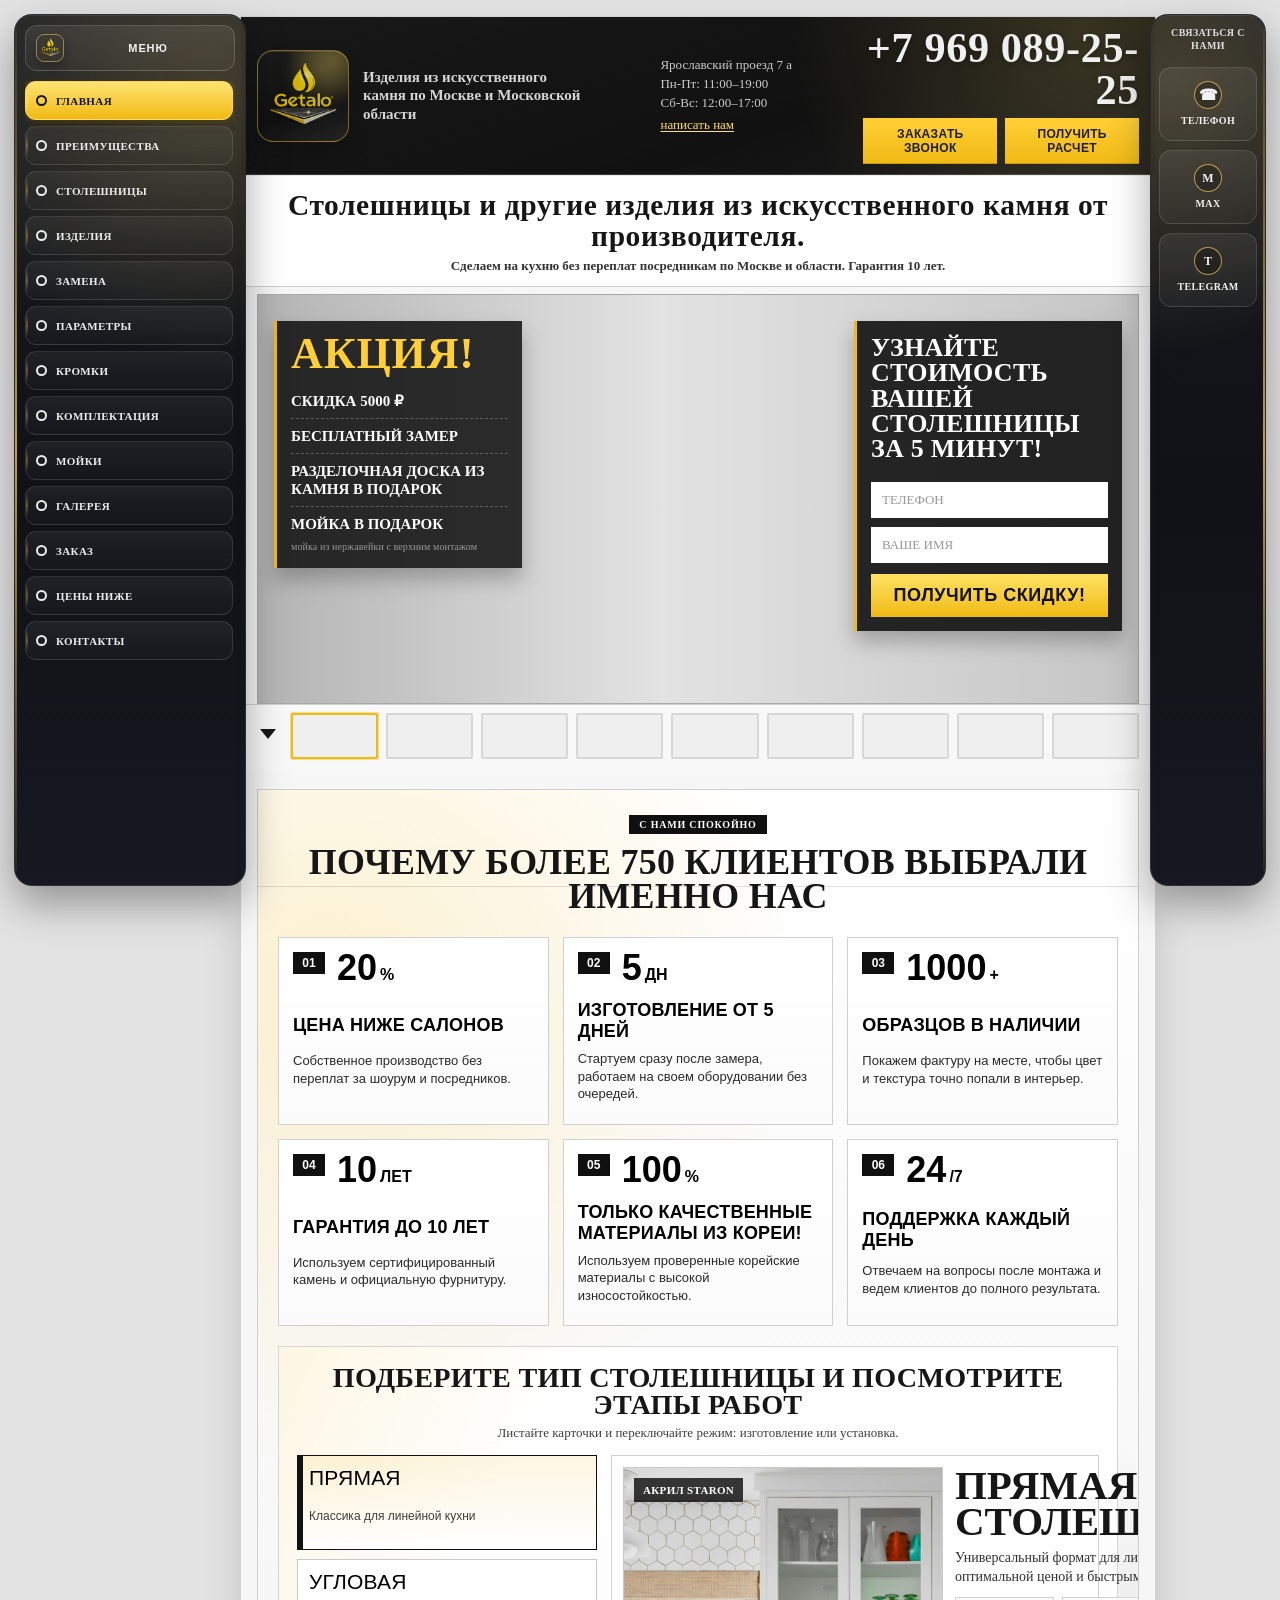
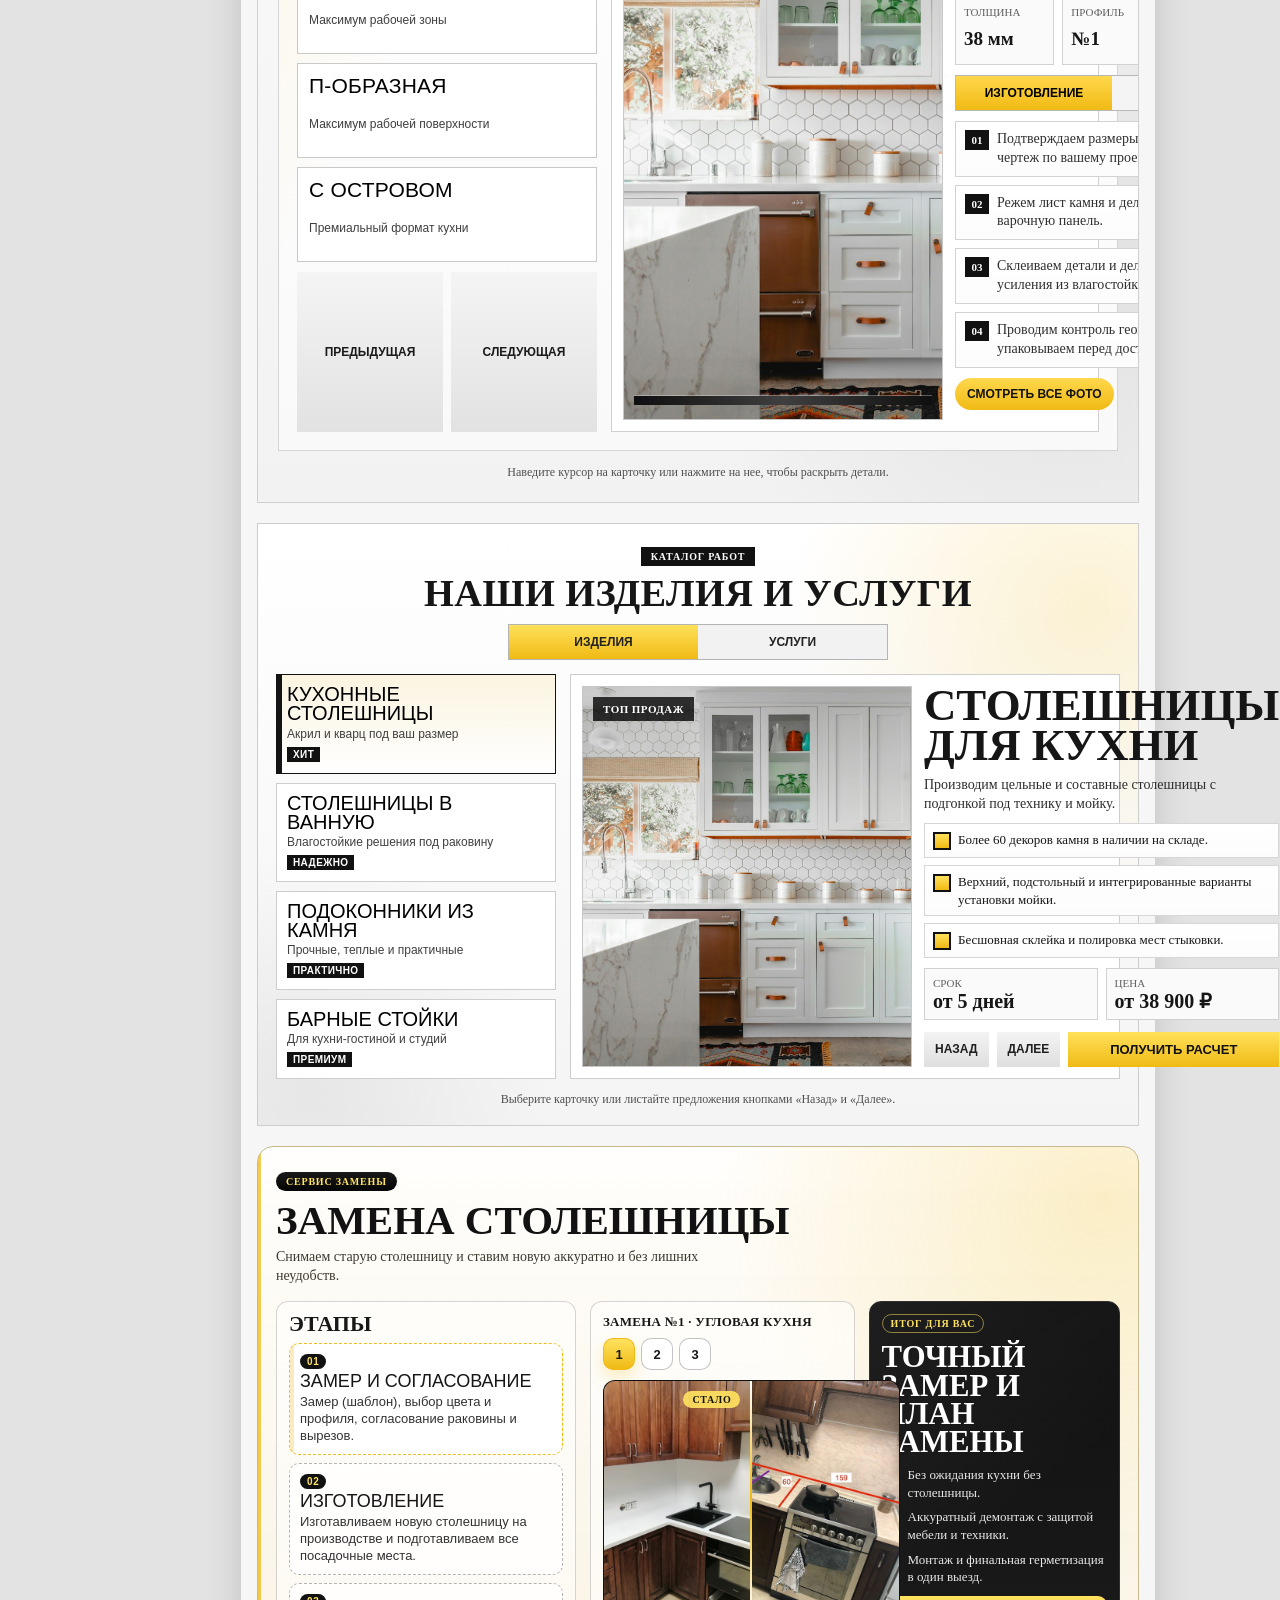
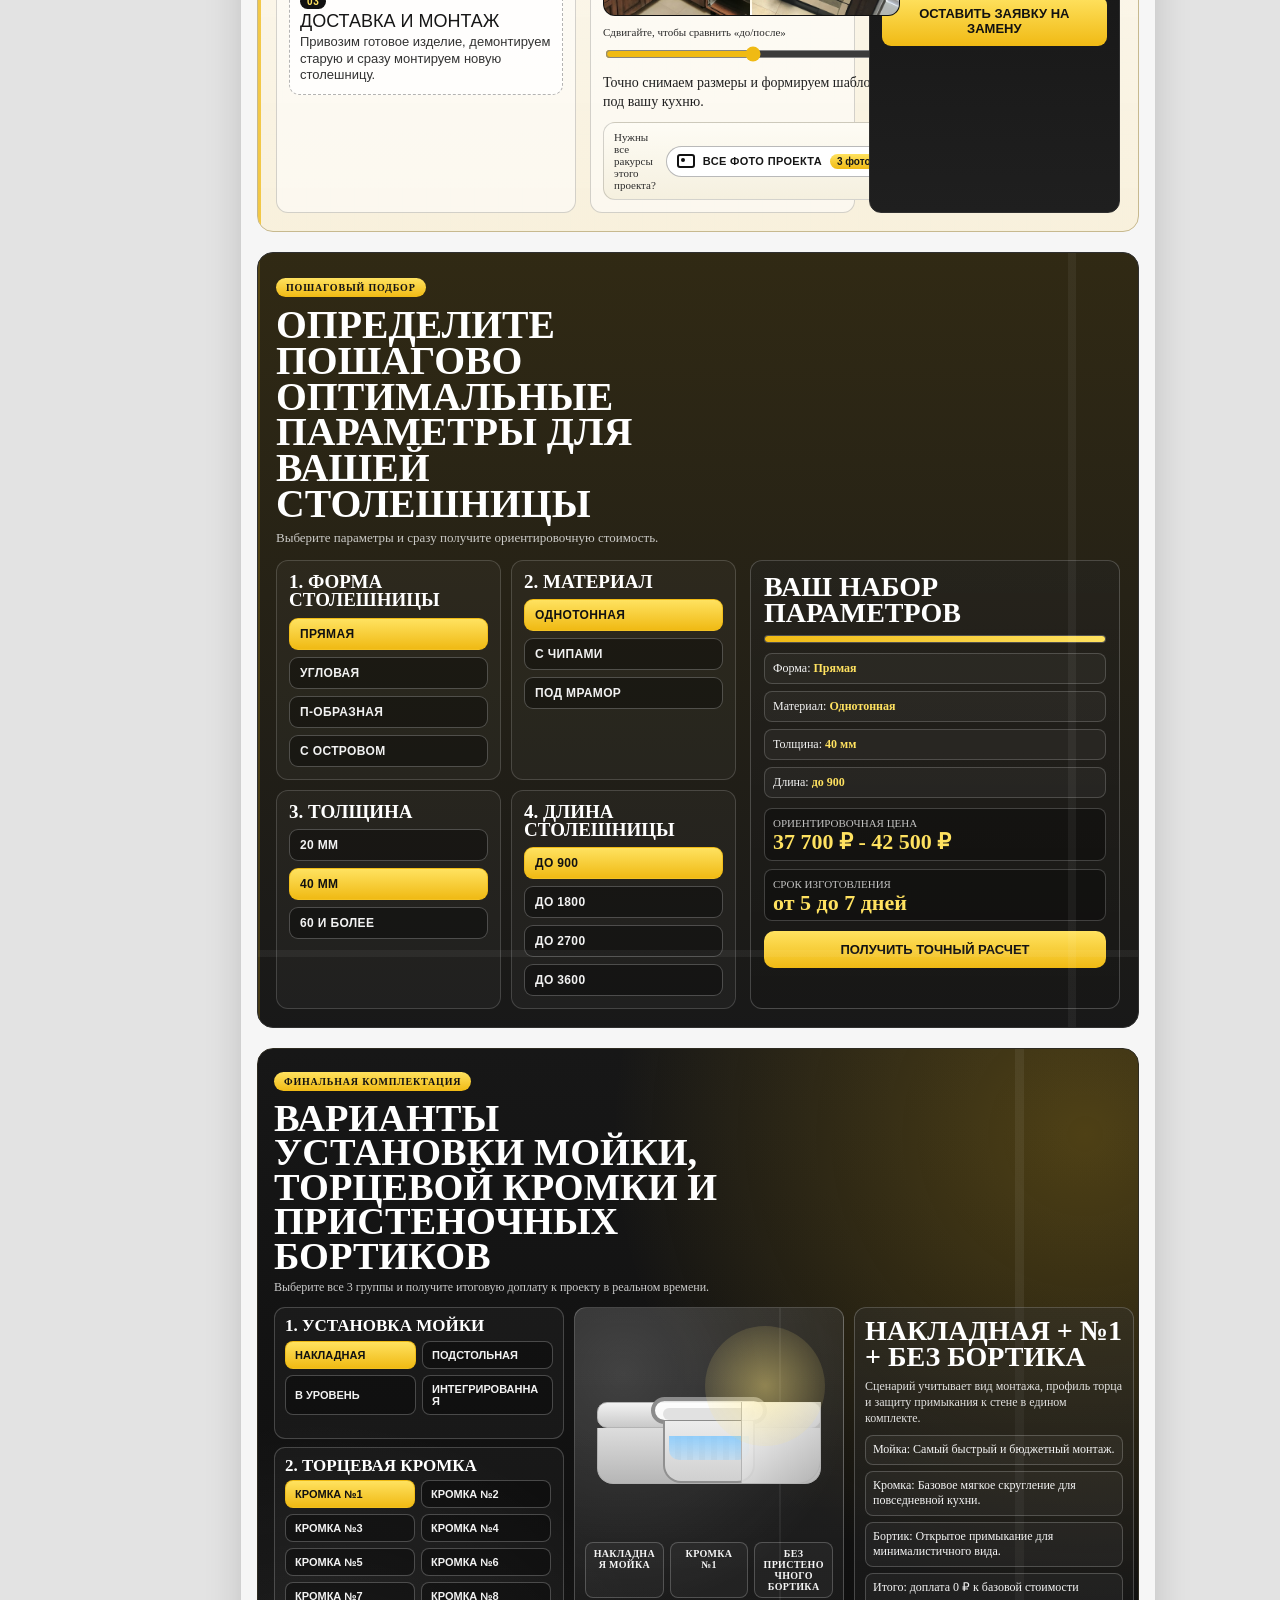
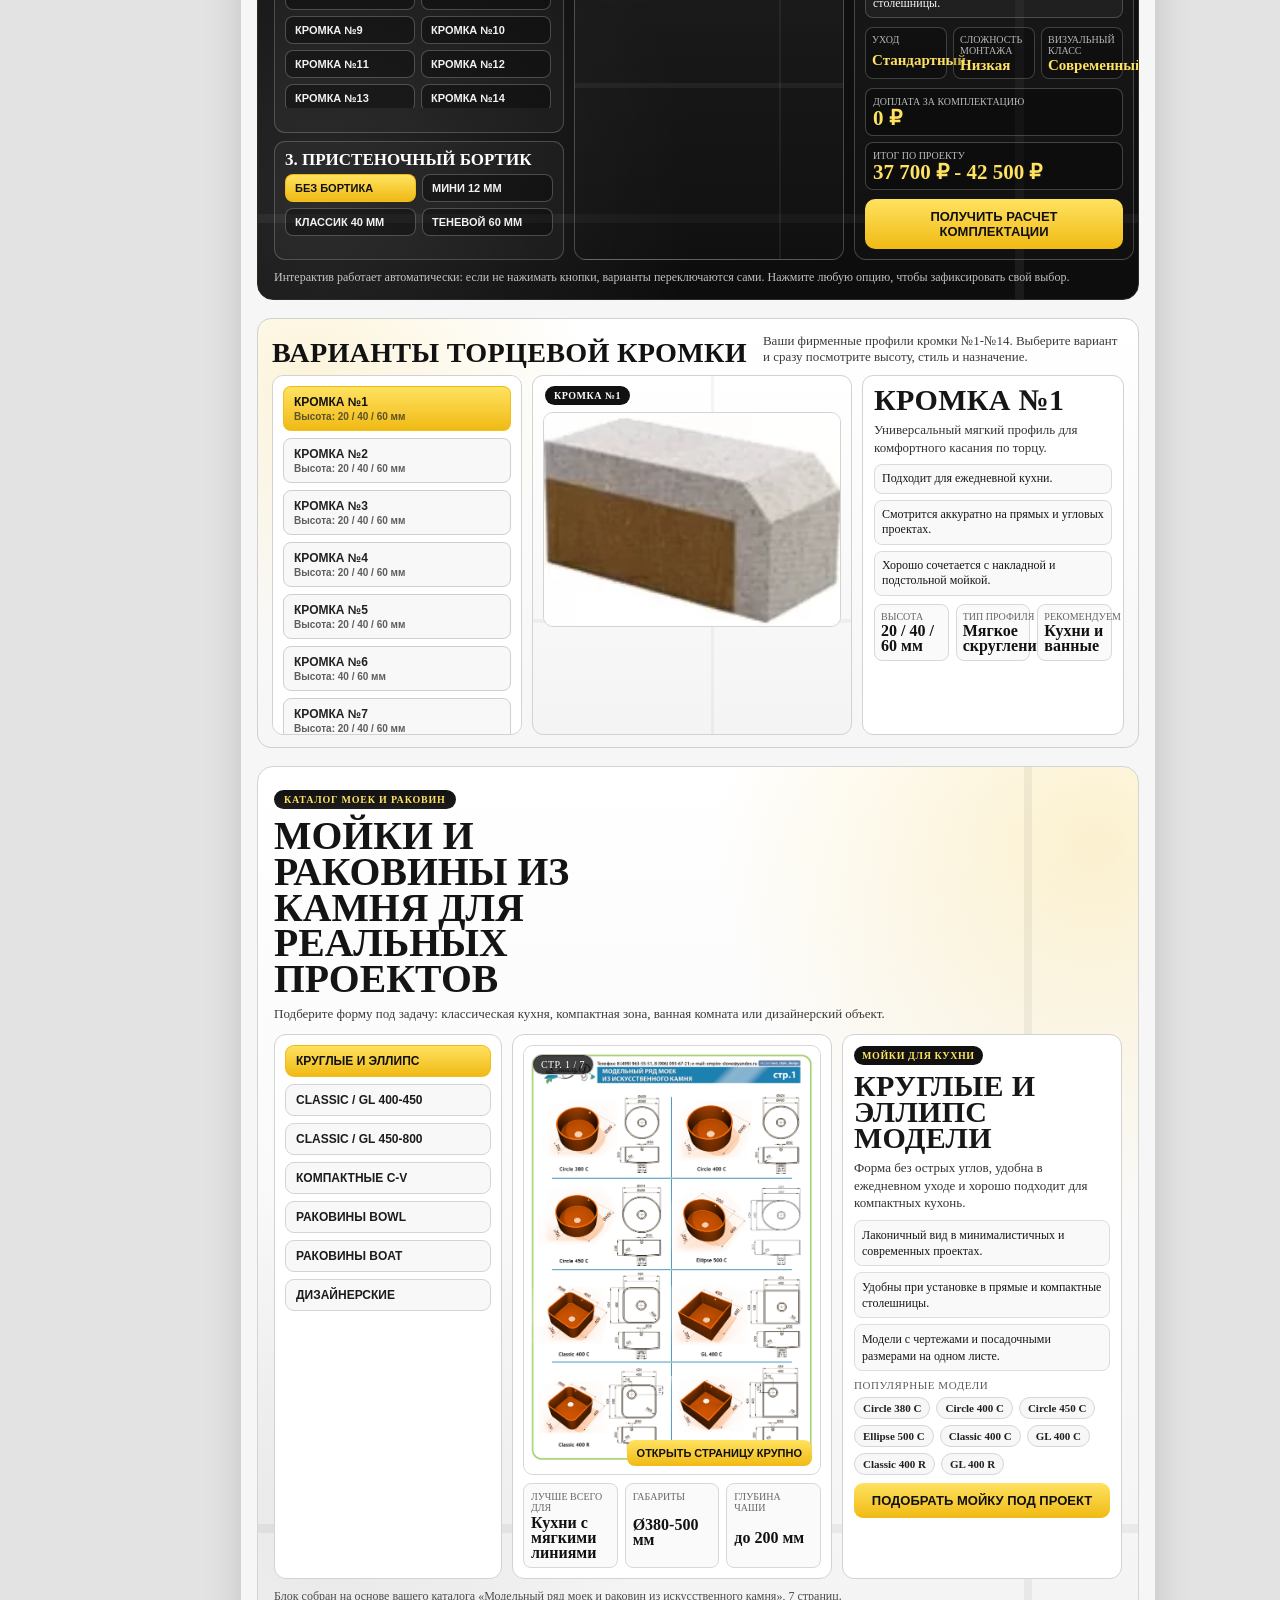
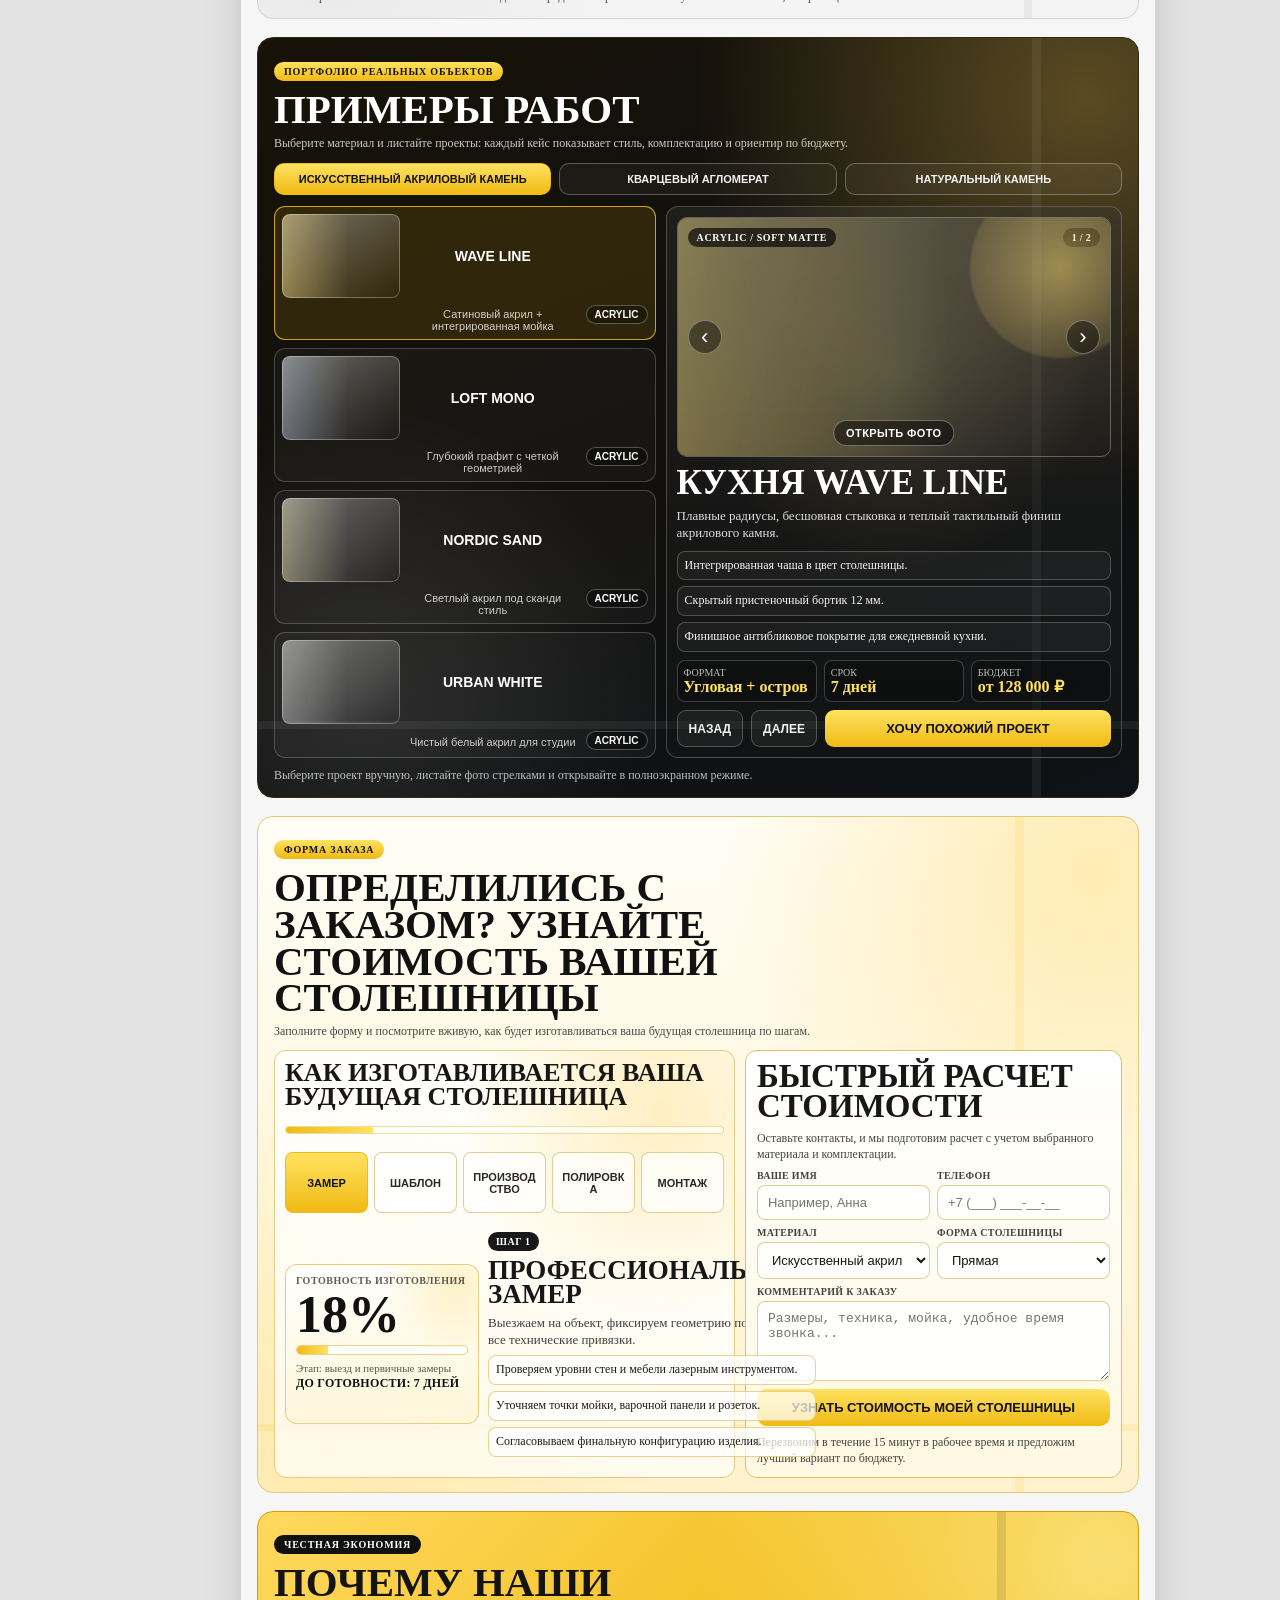
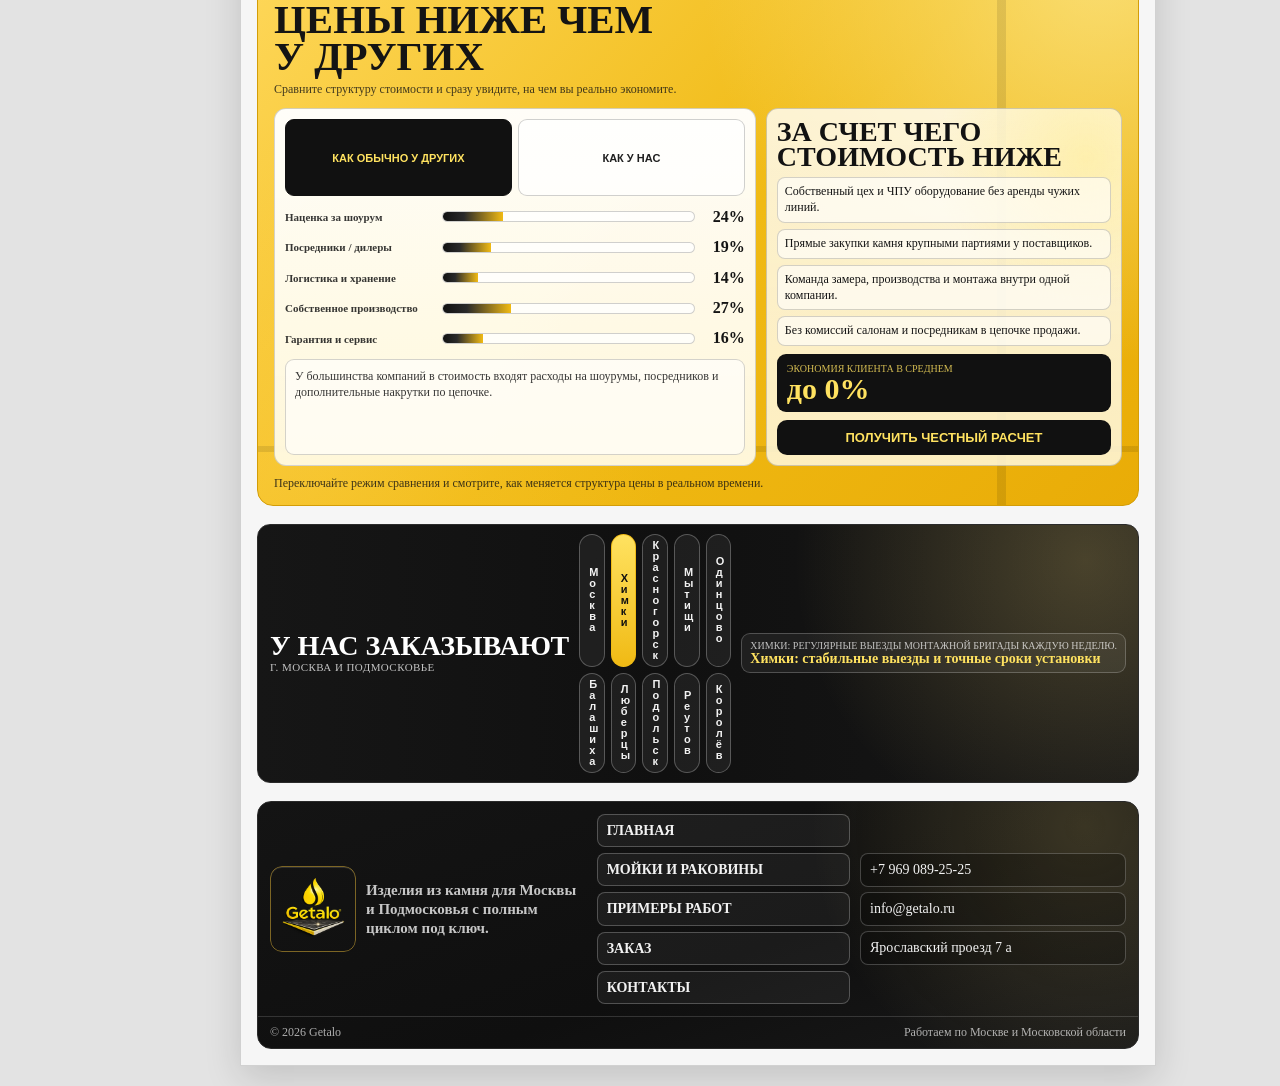
==== commit 12da96bd: "Add SMTP form handler and local countertop assets" ====
--- a/index.html
+++ b/index.html
@@ -84,7 +84,7 @@
     <aside class="right-rail" aria-label="Связаться с нами">
       <p class="right-rail__title">Связаться с нами</p>
 
-      <a class="right-rail__item right-rail__item--phone" href="#" target="_blank" rel="noopener">
+      <a class="right-rail__item right-rail__item--phone" href="tel:+79690892525">
         <span class="right-rail__icon" aria-hidden="true">☎</span>
         <span class="right-rail__text">Телефон</span>
       </a>
@@ -114,14 +114,14 @@
           </div>
 
           <div class="header-center">
-            <p>БЦ "Золотая Долина", офис 419</p>
+            <p>Ярославский проезд 7 а</p>
             <p>Пн-Пт: 11:00–19:00</p>
             <p>Сб-Вс: 12:00–17:00</p>
-            <a href="#">написать нам</a>
+            <a href="#!" data-lead-open="write">написать нам</a>
           </div>
 
           <div class="header-right">
-            <a class="phone" href="tel:+74950000000">8(495) 000-00-00</a>
+            <a class="phone" href="tel:+79690892525">+7 969 089-25-25</a>
             <div class="top-buttons">
               <button type="button" data-lead-open="call">заказать звонок</button>
               <button type="button" data-lead-open="calc-base">получить расчет</button>
@@ -154,6 +154,7 @@
             </h2>
             <input type="tel" name="phone" placeholder="ТЕЛЕФОН" required />
             <input type="text" name="name" placeholder="ВАШЕ ИМЯ" required />
+            <input class="form-hp" type="text" name="company" tabindex="-1" autocomplete="off" />
             <button type="submit">ПОЛУЧИТЬ СКИДКУ!</button>
           </form>
         </section>
@@ -333,6 +334,11 @@
                   </div>
 
                   <ol class="process-list"></ol>
+                  <div class="countertop-gallery-tools">
+                    <button class="countertop-gallery-open" type="button">Смотреть все фото</button>
+                    <span class="countertop-gallery-count" data-field="gallery-count">Фото: 1 / 1</span>
+                  </div>
+                  <div class="countertop-gallery-thumbs" aria-label="Мини-галерея столешниц"></div>
                 </div>
               </article>
             </div>
@@ -1100,6 +1106,7 @@
                 </label>
               </div>
 
+              <input class="form-hp" type="text" name="company" tabindex="-1" autocomplete="off" />
               <button class="order-submit" type="submit">Узнать стоимость моей столешницы</button>
               <p class="order-form-panel__note">
                 Перезвоним в течение 15 минут в рабочее время и предложим лучший вариант по бюджету.
@@ -1242,9 +1249,9 @@
             </nav>
 
             <div class="main-footer__contacts">
-              <a href="tel:+74950000000">+7 (495) 000-00-00</a>
+              <a href="tel:+79690892525">+7 969 089-25-25</a>
               <a href="mailto:info@getalo.ru">info@getalo.ru</a>
-              <span>г. Мытищи, ул. Центральная, д. 15, стр. 2</span>
+              <span>Ярославский проезд 7 а</span>
             </div>
           </div>
 
@@ -1270,6 +1277,28 @@
           ›
         </button>
         <span class="work-photo-modal__counter" data-work-photo-counter-modal>1 / 2</span>
+      </section>
+    </div>
+
+    <div class="work-photo-modal" data-countertop-photo-modal hidden>
+      <button
+        class="work-photo-modal__backdrop"
+        type="button"
+        data-countertop-photo-close
+        aria-label="Закрыть"
+      ></button>
+      <section class="work-photo-modal__dialog" role="dialog" aria-modal="true" aria-label="Фото столешницы">
+        <button class="work-photo-modal__close" type="button" data-countertop-photo-close aria-label="Закрыть">×</button>
+        <button class="work-photo-modal__nav work-photo-modal__nav--prev" type="button" data-countertop-photo-modal-nav="-1">
+          ‹
+        </button>
+        <div class="work-photo-modal__frame">
+          <img class="work-photo-modal__image" src="" alt="Фото столешницы" />
+        </div>
+        <button class="work-photo-modal__nav work-photo-modal__nav--next" type="button" data-countertop-photo-modal-nav="1">
+          ›
+        </button>
+        <span class="work-photo-modal__counter" data-countertop-photo-counter-modal>1 / 1</span>
       </section>
     </div>
 
@@ -1333,6 +1362,7 @@
 
           <input type="hidden" name="request_type" data-lead-field="type" />
           <input type="hidden" name="request_source" data-lead-field="source" />
+          <input class="form-hp" type="text" name="company" tabindex="-1" autocomplete="off" />
 
           <button class="lead-modal__submit" type="submit">Отправить заявку</button>
         </form>
--- a/styles/forms.css
+++ b/styles/forms.css
@@ -1,5 +1,14 @@
 body.has-lead-modal {
   overflow: hidden;
+}
+
+.form-hp {
+  position: absolute !important;
+  left: -9999px !important;
+  width: 1px !important;
+  height: 1px !important;
+  opacity: 0 !important;
+  pointer-events: none !important;
 }
 
 .lead-modal[hidden] {
--- a/styles.css
+++ b/styles.css
@@ -868,9 +868,11 @@
   inset: 0;
   background:
     linear-gradient(165deg, rgba(0, 0, 0, 0.12), transparent 52%),
-    url("./hero-kitchen.jpg") var(--preview-pos, 20% 54%) / cover no-repeat;
+    var(--preview-image, url("./hero-kitchen.jpg")) var(--preview-pos, 20% 54%) / cover no-repeat;
   transform: scale(1.04);
-  transition: background-position 0.35s ease;
+  transition:
+    background-position 0.35s ease,
+    filter 0.25s ease;
 }
 
 .countertop-viewer__preview::after {
@@ -970,6 +972,69 @@
   list-style: none;
   display: grid;
   gap: 8px;
+}
+
+.countertop-gallery-tools {
+  display: flex;
+  align-items: center;
+  justify-content: space-between;
+  gap: 8px;
+}
+
+.countertop-gallery-open {
+  border: 0;
+  padding: 9px 12px;
+  border-radius: 999px;
+  background: linear-gradient(180deg, #ffd84d, #f0ba14);
+  color: #131313;
+  font-size: 12px;
+  font-weight: 800;
+  text-transform: uppercase;
+  cursor: pointer;
+}
+
+.countertop-gallery-count {
+  font-size: 12px;
+  color: #555555;
+  font-weight: 700;
+}
+
+.countertop-gallery-thumbs {
+  display: grid;
+  grid-template-columns: repeat(4, minmax(0, 1fr));
+  gap: 6px;
+}
+
+.countertop-gallery-thumb {
+  border: 1px solid #c7c7c7;
+  height: 56px;
+  background-color: #e8e8e8;
+  background-size: cover;
+  background-position: center;
+  cursor: pointer;
+  position: relative;
+  transition:
+    transform 0.2s ease,
+    border-color 0.2s ease,
+    box-shadow 0.2s ease;
+}
+
+.countertop-gallery-thumb::after {
+  content: "";
+  position: absolute;
+  inset: 0;
+  border: 2px solid transparent;
+  transition: border-color 0.2s ease;
+}
+
+.countertop-gallery-thumb.is-active {
+  transform: translateY(-1px);
+  border-color: #f0ba14;
+  box-shadow: 0 8px 12px rgba(0, 0, 0, 0.12);
+}
+
+.countertop-gallery-thumb.is-active::after {
+  border-color: rgba(240, 186, 20, 0.72);
 }
 
 .process-item {
@@ -6823,6 +6888,22 @@
     font-size: 20px;
     right: 8px;
     top: 8px;
+  }
+
+  .countertop-gallery-tools {
+    flex-wrap: wrap;
+  }
+
+  .countertop-gallery-count {
+    font-size: 11px;
+  }
+
+  .countertop-gallery-thumbs {
+    grid-template-columns: repeat(3, minmax(0, 1fr));
+  }
+
+  .countertop-gallery-thumb {
+    height: 52px;
   }
 
   .order-block {
